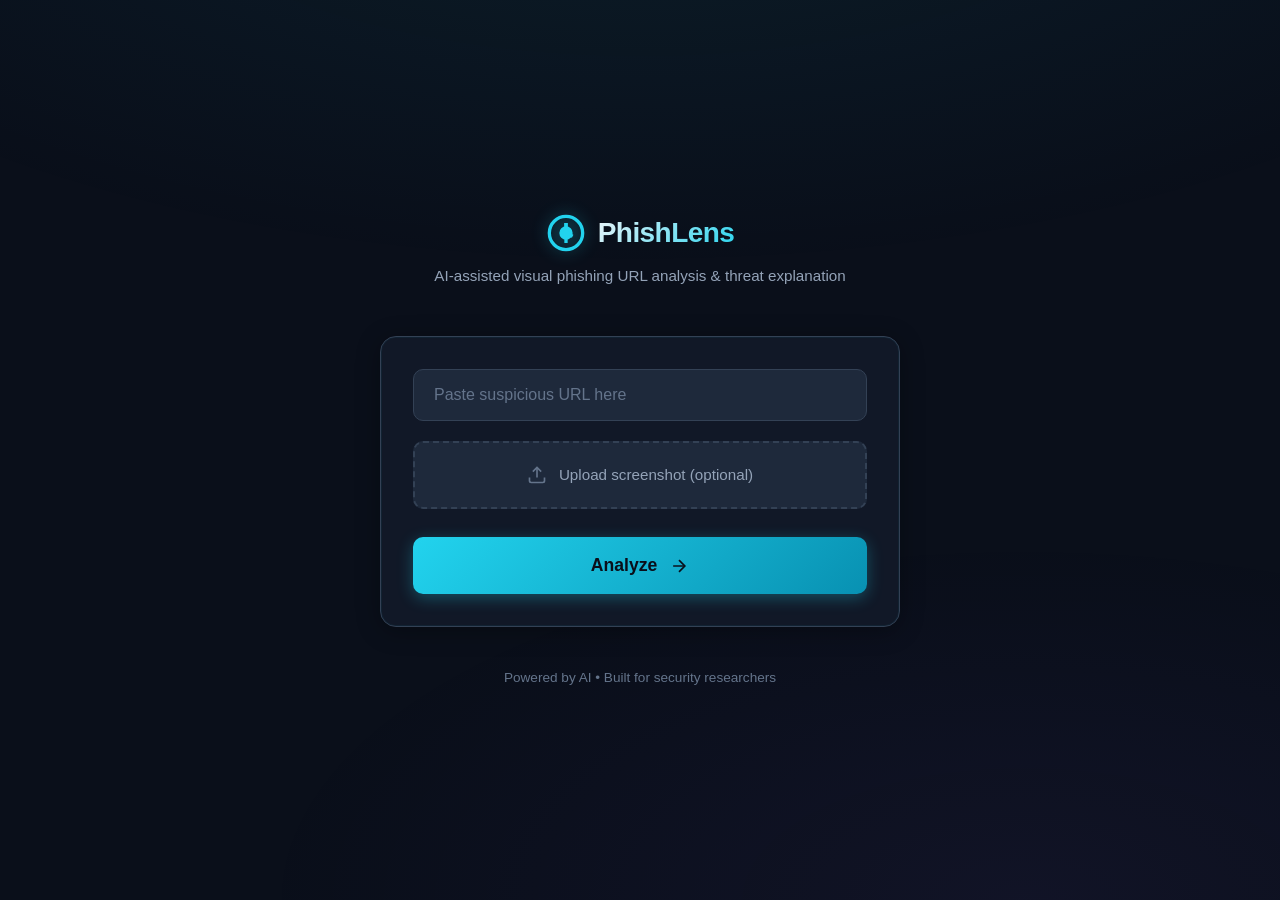
==== templates/index.html @ 1e1be9c7 "Prompt 2 done - frontend input page" ====
<!DOCTYPE html>
<html lang="en">
<head>
    <meta charset="UTF-8">
    <meta name="viewport" content="width=device-width, initial-scale=1.0">
    <title>PhishLens - AI Phishing Detection</title>
    <link rel="stylesheet" href="/static/style.css">
</head>
<body>
    <div class="container">
        <header>
            <div class="logo">
                <svg class="logo-icon" viewBox="0 0 24 24" fill="none" stroke="currentColor" stroke-width="2">
                    <circle cx="12" cy="12" r="10"/>
                    <path d="M12 6v6l4 2"/>
                    <path d="M12 18V6"/>
                    <circle cx="12" cy="12" r="3" fill="currentColor"/>
                </svg>
                <h1>PhishLens</h1>
            </div>
            <p class="tagline">AI-assisted visual phishing URL analysis & threat explanation</p>
        </header>

        <main>
            <form class="analyze-form" id="analyzeForm">
                <div class="input-group">
                    <label for="urlInput" class="visually-hidden">Suspicious URL</label>
                    <input 
                        type="url" 
                        id="urlInput" 
                        name="url" 
                        placeholder="Paste suspicious URL here" 
                        autocomplete="off"
                        required
                    >
                </div>

                <div class="input-group">
                    <label for="screenshotInput" class="visually-hidden">Screenshot upload</label>
                    <div class="file-upload">
                        <input 
                            type="file" 
                            id="screenshotInput" 
                            name="screenshot" 
                            accept="image/*"
                        >
                        <div class="file-upload-label">
                            <svg viewBox="0 0 24 24" fill="none" stroke="currentColor" stroke-width="2">
                                <path d="M21 15v4a2 2 0 0 1-2 2H5a2 2 0 0 1-2-2v-4"/>
                                <polyline points="17 8 12 3 7 8"/>
                                <line x1="12" y1="3" x2="12" y2="15"/>
                            </svg>
                            <span>Upload screenshot (optional)</span>
                        </div>
                    </div>
                </div>

                <button type="submit" class="analyze-btn">
                    <span class="btn-text">Analyze</span>
                    <svg class="btn-arrow" viewBox="0 0 24 24" fill="none" stroke="currentColor" stroke-width="2">
                        <line x1="5" y1="12" x2="19" y2="12"/>
                        <polyline points="12 5 19 12 12 19"/>
                    </svg>
                </button>
            </form>

            <div class="results" id="results" hidden></div>
        </main>

        <footer>
            <p>Powered by AI • Built for security researchers</p>
        </footer>
    </div>

    <script src="/static/app.js"></script>
</body>
</html>
---- static/style.css ----
* {
    margin: 0;
    padding: 0;
    box-sizing: border-box;
}

:root {
    --bg-primary: #0a0f1a;
    --bg-secondary: #111827;
    --bg-tertiary: #1e293b;
    --text-primary: #f1f5f9;
    --text-secondary: #94a3b8;
    --text-muted: #64748b;
    --accent: #22d3ee;
    --accent-hover: #06b6d4;
    --accent-glow: rgba(34, 211, 238, 0.4);
    --border: #334155;
    --error: #f87171;
    --success: #4ade80;
    --font-sans: 'Inter', -apple-system, BlinkMacSystemFont, 'Segoe UI', Roboto, sans-serif;
}

@import url('https://fonts.googleapis.com/css2?family=Inter:wght@400;500;600;700&display=swap');

body {
    font-family: var(--font-sans);
    background: var(--bg-primary);
    color: var(--text-primary);
    min-height: 100vh;
    display: flex;
    align-items: center;
    justify-content: center;
    padding: 2rem;
    line-height: 1.6;
}

body::before {
    content: '';
    position: fixed;
    inset: 0;
    background: 
        radial-gradient(ellipse 80% 50% at 50% -20%, rgba(34, 211, 238, 0.08), transparent),
        radial-gradient(ellipse 60% 40% at 80% 100%, rgba(139, 92, 246, 0.06), transparent);
    pointer-events: none;
    z-index: -1;
}

.container {
    width: 100%;
    max-width: 520px;
    animation: fadeInUp 0.6s ease-out;
}

@keyframes fadeInUp {
    from {
        opacity: 0;
        transform: translateY(20px);
    }
    to {
        opacity: 1;
        transform: translateY(0);
    }
}

header {
    text-align: center;
    margin-bottom: 3rem;
}

.logo {
    display: flex;
    align-items: center;
    justify-content: center;
    gap: 0.75rem;
    margin-bottom: 0.5rem;
}

.logo-icon {
    width: 40px;
    height: 40px;
    color: var(--accent);
    filter: drop-shadow(0 0 8px var(--accent-glow));
    animation: pulse 3s ease-in-out infinite;
}

@keyframes pulse {
    0%, 100% { filter: drop-shadow(0 0 8px var(--accent-glow)); }
    50% { filter: drop-shadow(0 0 16px var(--accent-glow)); }
}

.logo h1 {
    font-size: 1.75rem;
    font-weight: 700;
    background: linear-gradient(135deg, var(--text-primary) 0%, var(--accent) 100%);
    -webkit-background-clip: text;
    -webkit-text-fill-color: transparent;
    background-clip: text;
    letter-spacing: -0.02em;
}

.tagline {
    color: var(--text-secondary);
    font-size: 0.95rem;
    font-weight: 400;
}

.analyze-form {
    background: var(--bg-secondary);
    border: 1px solid var(--border);
    border-radius: 16px;
    padding: 2rem;
    box-shadow: 
        0 4px 24px rgba(0, 0, 0, 0.3),
        0 0 0 1px rgba(34, 211, 238, 0.05) inset;
}

.input-group {
    margin-bottom: 1.25rem;
}

.input-group:last-of-type {
    margin-bottom: 1.75rem;
}

input[type="url"] {
    width: 100%;
    background: var(--bg-tertiary);
    border: 1px solid var(--border);
    border-radius: 10px;
    padding: 1rem 1.25rem;
    color: var(--text-primary);
    font-size: 1rem;
    font-family: inherit;
    transition: all 0.2s ease;
}

input[type="url"]:hover {
    border-color: var(--accent);
}

input[type="url"]:focus {
    outline: none;
    border-color: var(--accent);
    box-shadow: 0 0 0 3px var(--accent-glow);
}

input[type="url"]::placeholder {
    color: var(--text-muted);
}

.visually-hidden {
    position: absolute;
    width: 1px;
    height: 1px;
    padding: 0;
    margin: -1px;
    overflow: hidden;
    clip: rect(0, 0, 0, 0);
    white-space: nowrap;
    border: 0;
}

.file-upload {
    position: relative;
}

.file-upload input[type="file"] {
    position: absolute;
    inset: 0;
    opacity: 0;
    cursor: pointer;
    z-index: 1;
}

.file-upload-label {
    display: flex;
    align-items: center;
    justify-content: center;
    gap: 0.75rem;
    width: 100%;
    background: var(--bg-tertiary);
    border: 2px dashed var(--border);
    border-radius: 10px;
    padding: 1.25rem;
    color: var(--text-secondary);
    font-size: 0.95rem;
    cursor: pointer;
    transition: all 0.2s ease;
}

.file-upload-label svg {
    width: 20px;
    height: 20px;
    color: var(--text-muted);
    transition: color 0.2s ease;
}

.file-upload:hover .file-upload-label,
.file-upload:focus-within .file-upload-label {
    border-color: var(--accent);
    background: rgba(34, 211, 238, 0.05);
    color: var(--accent);
}

.file-upload:hover .file-upload-label svg,
.file-upload:focus-within .file-upload-label svg {
    color: var(--accent);
}

.file-upload:focus-within .file-upload-label {
    box-shadow: 0 0 0 3px var(--accent-glow);
}

.analyze-btn {
    display: flex;
    align-items: center;
    justify-content: center;
    gap: 0.75rem;
    width: 100%;
    background: linear-gradient(135deg, var(--accent) 0%, #0891b2 100%);
    border: none;
    border-radius: 10px;
    padding: 1.125rem 2rem;
    color: var(--bg-primary);
    font-size: 1.1rem;
    font-weight: 600;
    font-family: inherit;
    cursor: pointer;
    position: relative;
    overflow: hidden;
    transition: all 0.3s ease;
    box-shadow: 0 4px 16px rgba(34, 211, 238, 0.3);
}

.analyze-btn::before {
    content: '';
    position: absolute;
    inset: 0;
    background: linear-gradient(135deg, var(--accent-hover) 0%, #0e7490 100%);
    opacity: 0;
    transition: opacity 0.3s ease;
}

.analyze-btn:hover {
    transform: translateY(-2px);
    box-shadow: 
        0 8px 24px rgba(34, 211, 238, 0.4),
        0 0 0 1px rgba(34, 211, 238, 0.2);
}

.analyze-btn:hover::before {
    opacity: 1;
}

.analyze-btn:active {
    transform: translateY(0);
    box-shadow: 0 2px 8px rgba(34, 211, 238, 0.3);
}

.analyze-btn:focus-visible {
    outline: none;
    box-shadow: 
        0 4px 16px rgba(34, 211, 238, 0.3),
        0 0 0 3px var(--accent-glow);
}

.analyze-btn .btn-text,
.analyze-btn .btn-arrow {
    position: relative;
    z-index: 1;
}

.analyze-btn .btn-arrow {
    width: 20px;
    height: 20px;
    transition: transform 0.3s ease;
}

.analyze-btn:hover .btn-arrow {
    transform: translateX(4px);
}

.results {
    margin-top: 1.5rem;
    padding: 1.5rem;
    background: var(--bg-secondary);
    border: 1px solid var(--border);
    border-radius: 12px;
    animation: slideDown 0.3s ease-out;
}

@keyframes slideDown {
    from {
        opacity: 0;
        transform: translateY(-10px);
    }
    to {
        opacity: 1;
        transform: translateY(0);
    }
}

footer {
    text-align: center;
    margin-top: 2.5rem;
    color: var(--text-muted);
    font-size: 0.85rem;
}

@media (max-width: 480px) {
    body {
        padding: 1.5rem 1rem;
    }

    .container {
        max-width: 100%;
    }

    .analyze-form {
        padding: 1.5rem;
    }

    .logo h1 {
        font-size: 1.5rem;
    }
}
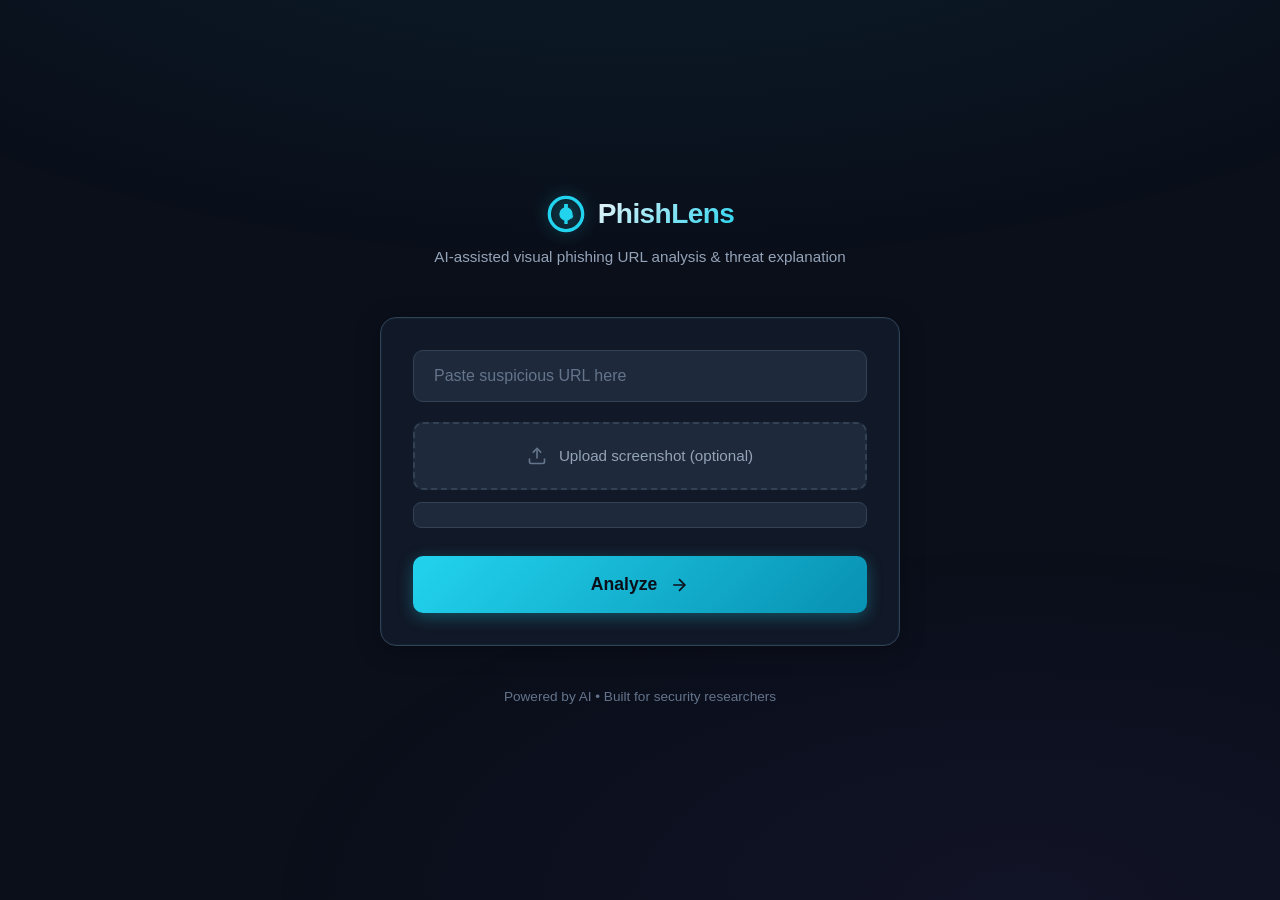
==== commit f570229d: "Prompt 7 done - Tesseract OCR screenshot input" ====
--- a/templates/index.html
+++ b/templates/index.html
@@ -53,6 +53,7 @@
                             <span>Upload screenshot (optional)</span>
                         </div>
                     </div>
+                    <div class="ocr-status" id="ocrStatus" hidden></div>
                 </div>
 
                 <button type="submit" class="analyze-btn">
@@ -72,6 +73,7 @@
         </footer>
     </div>
 
+    <script src="/static/script.js"></script>
     <script src="/static/app.js"></script>
 </body>
 </html>
--- a/static/style.css
+++ b/static/style.css
@@ -323,4 +323,505 @@
     .logo h1 {
         font-size: 1.5rem;
     }
+}
+
+.result-container {
+    max-width: 720px;
+    align-items: flex-start;
+    min-height: auto;
+    padding: 1.5rem;
+}
+
+.result-header {
+    display: flex;
+    align-items: center;
+    justify-content: space-between;
+    margin-bottom: 2rem;
+    width: 100%;
+    text-align: left;
+}
+
+.back-btn {
+    display: inline-flex;
+    align-items: center;
+    gap: 0.5rem;
+    background: transparent;
+    border: 1px solid var(--border);
+    border-radius: 8px;
+    padding: 0.625rem 1rem;
+    color: var(--text-secondary);
+    font-size: 0.9rem;
+    font-weight: 500;
+    font-family: inherit;
+    cursor: pointer;
+    transition: all 0.2s ease;
+}
+
+.back-btn:hover {
+    border-color: var(--accent);
+    color: var(--accent);
+    background: rgba(34, 211, 238, 0.05);
+}
+
+.back-btn svg {
+    width: 18px;
+    height: 18px;
+}
+
+.result-header .logo {
+    justify-content: flex-start;
+    margin-bottom: 0;
+}
+
+.url-display {
+    display: flex;
+    align-items: center;
+    gap: 0.75rem;
+    width: 100%;
+    background: var(--bg-secondary);
+    border: 1px solid var(--border);
+    border-radius: 10px;
+    padding: 1rem 1.25rem;
+    margin-bottom: 2rem;
+    font-family: 'JetBrains Mono', monospace;
+    font-size: 0.9rem;
+    color: var(--text-secondary);
+    overflow: hidden;
+}
+
+.url-display svg {
+    width: 18px;
+    height: 18px;
+    color: var(--text-muted);
+    flex-shrink: 0;
+}
+
+.url-display span {
+    flex: 1;
+    overflow: hidden;
+    text-overflow: ellipsis;
+    white-space: nowrap;
+}
+
+.copy-btn {
+    background: transparent;
+    border: none;
+    padding: 0.375rem;
+    border-radius: 6px;
+    color: var(--text-muted);
+    cursor: pointer;
+    transition: all 0.2s ease;
+    flex-shrink: 0;
+}
+
+.copy-btn:hover {
+    background: var(--bg-tertiary);
+    color: var(--accent);
+}
+
+.copy-btn svg {
+    width: 16px;
+    height: 16px;
+}
+
+.gauge-section {
+    margin-bottom: 2.5rem;
+}
+
+.gauge-wrapper {
+    position: relative;
+    display: flex;
+    align-items: center;
+    justify-content: center;
+    margin: 0 auto;
+}
+
+.gauge-center {
+    position: absolute;
+    display: flex;
+    flex-direction: column;
+    align-items: center;
+    pointer-events: none;
+}
+
+.risk-score {
+    font-size: 3.5rem;
+    font-weight: 700;
+    line-height: 1;
+    font-variant-numeric: tabular-nums;
+}
+
+.risk-level {
+    font-size: 1.1rem;
+    font-weight: 600;
+    text-transform: uppercase;
+    letter-spacing: 0.1em;
+    margin-top: 0.25rem;
+}
+
+.flags-section,
+.redirect-section,
+.screenshot-section,
+.recommendations-section {
+    margin-bottom: 2.5rem;
+}
+
+.flags-section h2,
+.redirect-section h2,
+.screenshot-section h2,
+.recommendations-section h2 {
+    font-size: 1.1rem;
+    font-weight: 600;
+    margin-bottom: 1rem;
+    color: var(--text-primary);
+}
+
+.flags-grid {
+    display: grid;
+    grid-template-columns: repeat(auto-fit, minmax(280px, 1fr));
+    gap: 1rem;
+}
+
+.flag-card {
+    display: flex;
+    align-items: flex-start;
+    gap: 1rem;
+    background: var(--bg-secondary);
+    border: 1px solid var(--border);
+    border-radius: 12px;
+    padding: 1.25rem;
+    transition: all 0.2s ease;
+}
+
+.flag-card:hover {
+    border-color: var(--accent);
+    box-shadow: 0 4px 16px rgba(0, 0, 0, 0.2);
+}
+
+.flag-card.severity-high {
+    border-left: 4px solid #f87171;
+}
+
+.flag-card.severity-medium {
+    border-left: 4px solid #fbbf24;
+}
+
+.flag-card.severity-low {
+    border-left: 4px solid #4ade80;
+}
+
+.flag-icon {
+    display: flex;
+    align-items: center;
+    justify-content: center;
+    width: 40px;
+    height: 40px;
+    border-radius: 10px;
+    flex-shrink: 0;
+}
+
+.flag-card.severity-high .flag-icon {
+    background: rgba(248, 113, 113, 0.15);
+    color: #f87171;
+}
+
+.flag-card.severity-medium .flag-icon {
+    background: rgba(251, 191, 36, 0.15);
+    color: #fbbf24;
+}
+
+.flag-card.severity-low .flag-icon {
+    background: rgba(74, 222, 128, 0.15);
+    color: #4ade80;
+}
+
+.flag-icon svg {
+    width: 20px;
+    height: 20px;
+}
+
+.flag-content {
+    flex: 1;
+    min-width: 0;
+}
+
+.flag-content h3 {
+    font-size: 0.95rem;
+    font-weight: 600;
+    margin-bottom: 0.25rem;
+}
+
+.flag-content p {
+    font-size: 0.85rem;
+    color: var(--text-secondary);
+    line-height: 1.5;
+}
+
+.severity-badge {
+    font-size: 0.7rem;
+    font-weight: 600;
+    text-transform: uppercase;
+    letter-spacing: 0.05em;
+    padding: 0.25rem 0.5rem;
+    border-radius: 4px;
+    flex-shrink: 0;
+}
+
+.severity-badge.high {
+    background: rgba(248, 113, 113, 0.2);
+    color: #f87171;
+}
+
+.severity-badge.medium {
+    background: rgba(251, 191, 36, 0.2);
+    color: #fbbf24;
+}
+
+.severity-badge.low {
+    background: rgba(74, 222, 128, 0.2);
+    color: #4ade80;
+}
+
+.redirect-chain {
+    display: flex;
+    align-items: center;
+    gap: 1rem;
+    overflow-x: auto;
+    padding: 0.5rem 0.25rem;
+}
+
+.redirect-hop {
+    display: flex;
+    align-items: center;
+    flex-shrink: 0;
+}
+
+.redirect-hop:not(:last-child)::after {
+    content: '';
+    width: 24px;
+    height: 2px;
+    background: linear-gradient(90deg, var(--border), var(--accent), var(--border));
+    margin-left: 1rem;
+    position: relative;
+}
+
+.redirect-hop:not(:last-child)::before {
+    content: '';
+    position: absolute;
+    right: -8px;
+    width: 0;
+    height: 0;
+    border-top: 5px solid transparent;
+    border-bottom: 5px solid transparent;
+    border-left: 8px solid var(--accent);
+}
+
+.hop-box {
+    display: flex;
+    align-items: center;
+    gap: 0.5rem;
+    background: var(--bg-secondary);
+    border: 1px solid var(--border);
+    border-radius: 10px;
+    padding: 0.875rem 1rem;
+    min-width: 200px;
+    max-width: 300px;
+    transition: all 0.2s ease;
+}
+
+.hop-box:hover {
+    border-color: var(--accent);
+}
+
+.hop-box svg {
+    width: 18px;
+    height: 18px;
+    color: var(--accent);
+    flex-shrink: 0;
+}
+
+.hop-box span {
+    font-family: 'JetBrains Mono', monospace;
+    font-size: 0.85rem;
+    color: var(--text-secondary);
+    overflow: hidden;
+    text-overflow: ellipsis;
+    white-space: nowrap;
+}
+
+.screenshot-preview {
+    border-radius: 12px;
+    overflow: hidden;
+    background: var(--bg-secondary);
+    border: 1px solid var(--border);
+}
+
+.screenshot-preview img {
+    width: 100%;
+    height: auto;
+    display: block;
+}
+
+.screenshot-placeholder {
+    display: flex;
+    flex-direction: column;
+    align-items: center;
+    justify-content: center;
+    gap: 0.75rem;
+    padding: 3rem 2rem;
+    color: var(--text-muted);
+    text-align: center;
+}
+
+.screenshot-placeholder svg {
+    width: 48px;
+    height: 48px;
+}
+
+.recommendations-list {
+    list-style: none;
+    display: flex;
+    flex-direction: column;
+    gap: 0.75rem;
+}
+
+.recommendations-list li {
+    display: flex;
+    align-items: flex-start;
+    gap: 0.75rem;
+    background: var(--bg-secondary);
+    border: 1px solid var(--border);
+    border-radius: 10px;
+    padding: 1rem 1.25rem;
+    color: var(--text-secondary);
+    line-height: 1.6;
+}
+
+.recommendations-list li svg {
+    width: 20px;
+    height: 20px;
+    color: var(--success);
+    flex-shrink: 0;
+    margin-top: 0.125rem;
+}
+
+@media (max-width: 480px) {
+    .result-container {
+        padding: 1rem;
+    }
+
+    .result-header {
+        flex-direction: column;
+        align-items: flex-start;
+        gap: 1rem;
+    }
+
+    .result-header .logo {
+        justify-content: flex-start;
+    }
+
+    .risk-score {
+        font-size: 2.5rem;
+    }
+
+    .flags-grid {
+        grid-template-columns: 1fr;
+    }
+
+    .hop-box {
+        min-width: 160px;
+        max-width: 200px;
+    }
+}
+
+.ocr-status {
+    margin-top: 0.75rem;
+    padding: 0.75rem 1rem;
+    background: var(--bg-tertiary);
+    border: 1px solid var(--border);
+    border-radius: 8px;
+    font-size: 0.85rem;
+    color: var(--text-secondary);
+    display: flex;
+    align-items: center;
+    gap: 0.5rem;
+}
+
+.ocr-status.loading::before {
+    content: '';
+    width: 14px;
+    height: 14px;
+    border: 2px solid var(--border);
+    border-top-color: var(--accent);
+    border-radius: 50%;
+    animation: spin 0.8s linear infinite;
+}
+
+@keyframes spin {
+    to { transform: rotate(360deg); }
+}
+
+.toast {
+    position: fixed;
+    bottom: 2rem;
+    right: 2rem;
+    display: flex;
+    align-items: center;
+    gap: 0.75rem;
+    background: var(--bg-secondary);
+    border: 1px solid var(--border);
+    border-radius: 10px;
+    padding: 1rem 1.25rem;
+    color: var(--text-primary);
+    font-size: 0.9rem;
+    box-shadow: 0 8px 32px rgba(0, 0, 0, 0.4);
+    transform: translateY(100px);
+    opacity: 0;
+    transition: all 0.3s ease;
+    z-index: 1000;
+    max-width: 400px;
+}
+
+.toast.show {
+    transform: translateY(0);
+    opacity: 1;
+}
+
+.toast svg {
+    width: 20px;
+    height: 20px;
+    flex-shrink: 0;
+}
+
+.toast-success {
+    border-left: 4px solid var(--success);
+}
+
+.toast-success svg {
+    color: var(--success);
+}
+
+.toast-error {
+    border-left: 4px solid var(--error);
+}
+
+.toast-error svg {
+    color: var(--error);
+}
+
+.toast-info {
+    border-left: 4px solid var(--accent);
+}
+
+.toast-info svg {
+    color: var(--accent);
+}
+
+@media (max-width: 480px) {
+    .toast {
+        left: 1rem;
+        right: 1rem;
+        bottom: 1rem;
+        max-width: none;
+    }
 }
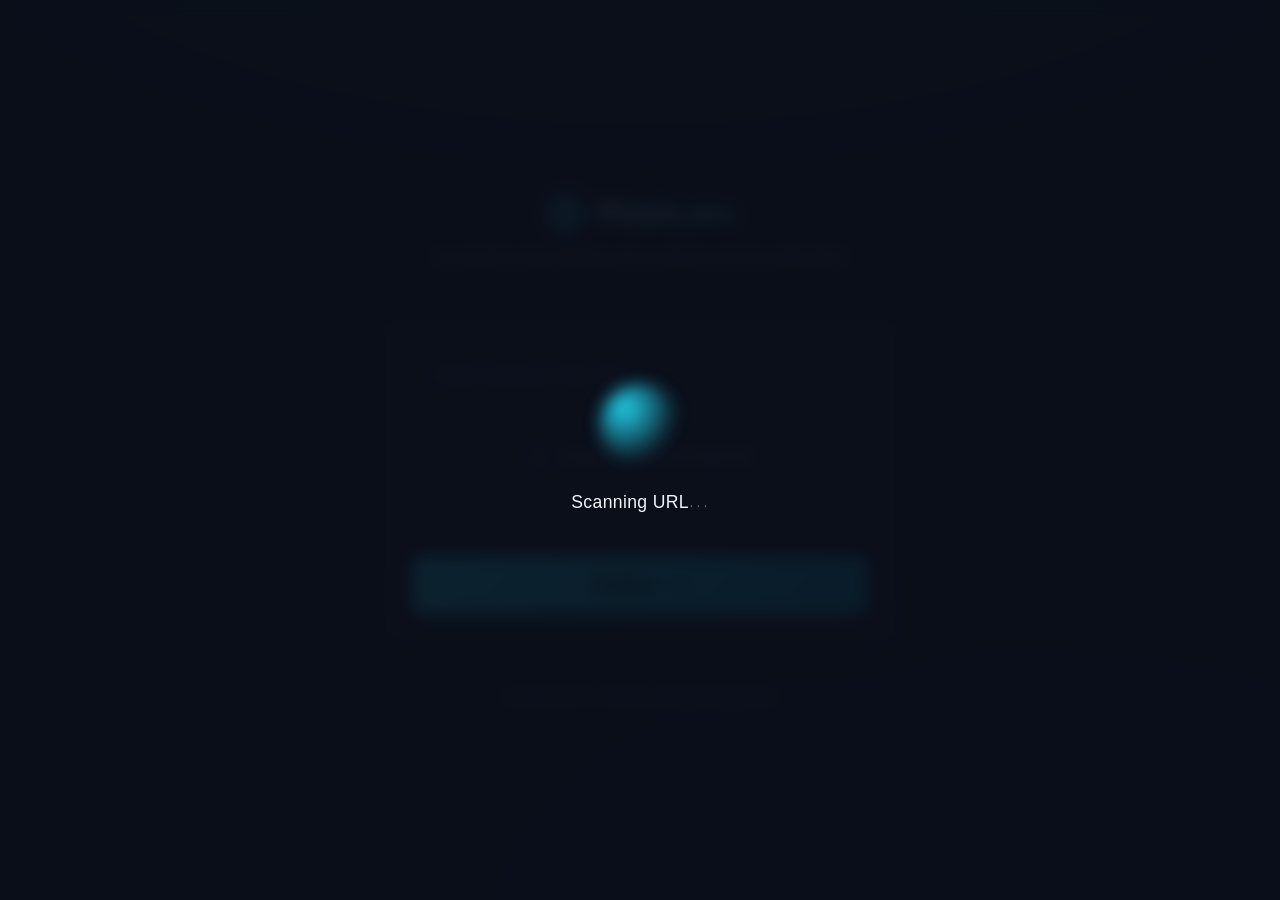
==== commit 7cb99a9a: "Prompt 9 done - UI polish and animations" ====
--- a/templates/index.html
+++ b/templates/index.html
@@ -4,6 +4,7 @@
     <meta charset="UTF-8">
     <meta name="viewport" content="width=device-width, initial-scale=1.0">
     <title>PhishLens - AI Phishing Detection</title>
+    <link rel="icon" type="image/svg+xml" href="/static/favicon.svg">
     <link rel="stylesheet" href="/static/style.css">
 </head>
 <body>
@@ -65,6 +66,16 @@
                 </button>
             </form>
 
+            <div class="loading-overlay" id="loadingOverlay" hidden>
+                <div class="loading-orb">
+                    <div class="orb-core"></div>
+                    <div class="orb-ring"></div>
+                    <div class="orb-ring" style="--delay: 0.15s;"></div>
+                    <div class="orb-ring" style="--delay: 0.3s;"></div>
+                </div>
+                <p class="loading-text">Scanning URL<span class="loading-dots"><span>.</span><span>.</span><span>.</span></span></p>
+            </div>
+
             <div class="results" id="results" hidden></div>
         </main>
 
--- a/static/style.css
+++ b/static/style.css
@@ -18,6 +18,9 @@
     --error: #f87171;
     --success: #4ade80;
     --font-sans: 'Inter', -apple-system, BlinkMacSystemFont, 'Segoe UI', Roboto, sans-serif;
+    --glass-bg: rgba(17, 24, 39, 0.7);
+    --glass-border: rgba(51, 65, 85, 0.5);
+    --glass-highlight: rgba(255, 255, 255, 0.03);
 }
 
 @import url('https://fonts.googleapis.com/css2?family=Inter:wght@400;500;600;700&display=swap');
@@ -105,13 +108,16 @@
 }
 
 .analyze-form {
-    background: var(--bg-secondary);
-    border: 1px solid var(--border);
+    background: var(--glass-bg);
+    backdrop-filter: blur(20px);
+    -webkit-backdrop-filter: blur(20px);
+    border: 1px solid var(--glass-border);
     border-radius: 16px;
     padding: 2rem;
     box-shadow: 
-        0 4px 24px rgba(0, 0, 0, 0.3),
-        0 0 0 1px rgba(34, 211, 238, 0.05) inset;
+        0 4px 24px rgba(0, 0, 0, 0.4),
+        0 0 0 1px var(--glass-highlight) inset,
+        0 1px 0 rgba(255, 255, 255, 0.05) inset;
 }
 
 .input-group {
@@ -124,8 +130,10 @@
 
 input[type="url"] {
     width: 100%;
-    background: var(--bg-tertiary);
-    border: 1px solid var(--border);
+    background: var(--glass-bg);
+    backdrop-filter: blur(10px);
+    -webkit-backdrop-filter: blur(10px);
+    border: 1px solid var(--glass-border);
     border-radius: 10px;
     padding: 1rem 1.25rem;
     color: var(--text-primary);
@@ -178,8 +186,10 @@
     justify-content: center;
     gap: 0.75rem;
     width: 100%;
-    background: var(--bg-tertiary);
-    border: 2px dashed var(--border);
+    background: var(--glass-bg);
+    backdrop-filter: blur(10px);
+    -webkit-backdrop-filter: blur(10px);
+    border: 2px dashed var(--glass-border);
     border-radius: 10px;
     padding: 1.25rem;
     color: var(--text-secondary);
@@ -283,10 +293,15 @@
 .results {
     margin-top: 1.5rem;
     padding: 1.5rem;
-    background: var(--bg-secondary);
-    border: 1px solid var(--border);
+    background: var(--glass-bg);
+    backdrop-filter: blur(20px);
+    -webkit-backdrop-filter: blur(20px);
+    border: 1px solid var(--glass-border);
     border-radius: 12px;
     animation: slideDown 0.3s ease-out;
+    box-shadow: 
+        0 4px 24px rgba(0, 0, 0, 0.3),
+        0 0 0 1px var(--glass-highlight) inset;
 }
 
 @keyframes slideDown {
@@ -298,6 +313,104 @@
         opacity: 1;
         transform: translateY(0);
     }
+}
+
+.result-error {
+    display: flex;
+    align-items: center;
+    gap: 1rem;
+    padding: 1.5rem;
+    background: var(--glass-bg);
+    backdrop-filter: blur(20px);
+    -webkit-backdrop-filter: blur(20px);
+    border: 1px solid var(--glass-border);
+    border-radius: 12px;
+    color: var(--error);
+    animation: slideDown 0.3s ease-out;
+    box-shadow: 
+        0 4px 24px rgba(0, 0, 0, 0.3),
+        0 0 0 1px var(--glass-highlight) inset;
+}
+
+.result-error svg {
+    width: 28px;
+    height: 28px;
+    flex-shrink: 0;
+}
+
+.result-header {
+    display: flex;
+    align-items: center;
+    justify-content: space-between;
+    margin-bottom: 1rem;
+    padding-bottom: 1rem;
+    border-bottom: 1px solid var(--glass-border);
+}
+
+.result-verdict {
+    font-size: 1.25rem;
+    font-weight: 700;
+    text-transform: uppercase;
+    letter-spacing: 0.05em;
+}
+
+.result-verdict.safe { color: var(--success); }
+.result-verdict.suspicious { color: #fbbf24; }
+.result-verdict.phishing,
+.result-verdict.dangerous { color: var(--error); }
+
+.result-confidence {
+    font-size: 0.9rem;
+    color: var(--text-secondary);
+}
+
+.result-explanation {
+    padding: 1rem;
+    background: var(--glass-bg);
+    backdrop-filter: blur(10px);
+    -webkit-backdrop-filter: blur(10px);
+    border: 1px solid var(--glass-border);
+    border-radius: 8px;
+    margin-bottom: 1rem;
+    color: var(--text-secondary);
+    line-height: 1.6;
+}
+
+.result-indicators h4 {
+    font-size: 0.9rem;
+    font-weight: 600;
+    margin-bottom: 0.75rem;
+    color: var(--text-primary);
+}
+
+.result-indicators ul {
+    list-style: none;
+    display: flex;
+    flex-direction: column;
+    gap: 0.5rem;
+}
+
+.result-indicators li {
+    display: flex;
+    align-items: center;
+    gap: 0.5rem;
+    padding: 0.75rem 1rem;
+    background: var(--glass-bg);
+    backdrop-filter: blur(10px);
+    -webkit-backdrop-filter: blur(10px);
+    border: 1px solid var(--glass-border);
+    border-radius: 8px;
+    font-size: 0.85rem;
+    color: var(--text-secondary);
+}
+
+.result-indicators li::before {
+    content: '';
+    width: 6px;
+    height: 6px;
+    border-radius: 50%;
+    background: var(--accent);
+    flex-shrink: 0;
 }
 
 footer {
@@ -307,21 +420,124 @@
     font-size: 0.85rem;
 }
 
+.loading-overlay {
+    position: fixed;
+    inset: 0;
+    background: rgba(10, 15, 26, 0.9);
+    backdrop-filter: blur(8px);
+    -webkit-backdrop-filter: blur(8px);
+    display: flex;
+    flex-direction: column;
+    align-items: center;
+    justify-content: center;
+    z-index: 1000;
+    animation: fadeIn 0.2s ease-out;
+}
+
+@keyframes fadeIn {
+    from { opacity: 0; }
+    to { opacity: 1; }
+}
+
+.loading-orb {
+    position: relative;
+    width: 80px;
+    height: 80px;
+    margin-bottom: 1.5rem;
+}
+
+.orb-core {
+    position: absolute;
+    inset: 0;
+    background: radial-gradient(circle at 30% 30%, var(--accent), transparent 70%);
+    border-radius: 50%;
+    filter: blur(8px);
+    animation: orbPulse 2s ease-in-out infinite;
+}
+
+.orb-ring {
+    position: absolute;
+    inset: 0;
+    border: 2px solid var(--accent);
+    border-radius: 50%;
+    opacity: 0;
+    animation: orbRing 1.5s ease-out infinite;
+    animation-delay: var(--delay, 0s);
+}
+
+@keyframes orbPulse {
+    0%, 100% { transform: scale(1); opacity: 0.6; }
+    50% { transform: scale(1.15); opacity: 1; }
+}
+
+@keyframes orbRing {
+    0% { transform: scale(0.5); opacity: 0.8; }
+    100% { transform: scale(1.5); opacity: 0; }
+}
+
+.loading-text {
+    font-size: 1.1rem;
+    font-weight: 500;
+    color: var(--text-primary);
+    letter-spacing: 0.02em;
+}
+
+.loading-dots {
+    display: inline-flex;
+    gap: 2px;
+}
+
+.loading-dots span {
+    animation: dotPulse 1.4s ease-in-out infinite both;
+}
+
+.loading-dots span:nth-child(1) { animation-delay: 0s; }
+.loading-dots span:nth-child(2) { animation-delay: 0.2s; }
+.loading-dots span:nth-child(3) { animation-delay: 0.4s; }
+
+@keyframes dotPulse {
+    0%, 80%, 100% { transform: scale(0.8); opacity: 0.4; }
+    40% { transform: scale(1.2); opacity: 1; }
+}
+
 @media (max-width: 480px) {
     body {
-        padding: 1.5rem 1rem;
+        padding: 1rem;
+        align-items: flex-start;
+        padding-top: 1.5rem;
     }
 
     .container {
         max-width: 100%;
+        width: 100%;
     }
 
     .analyze-form {
         padding: 1.5rem;
+        border-radius: 12px;
     }
 
     .logo h1 {
         font-size: 1.5rem;
+    }
+
+    .logo-icon {
+        width: 32px;
+        height: 32px;
+    }
+
+    .analyze-btn {
+        padding: 1rem 1.5rem;
+        font-size: 1rem;
+    }
+
+    .loading-orb {
+        width: 60px;
+        height: 60px;
+    }
+
+    .loading-text {
+        font-size: 1rem;
     }
 }
 
@@ -345,8 +561,10 @@
     display: inline-flex;
     align-items: center;
     gap: 0.5rem;
-    background: transparent;
-    border: 1px solid var(--border);
+    background: var(--glass-bg);
+    backdrop-filter: blur(10px);
+    -webkit-backdrop-filter: blur(10px);
+    border: 1px solid var(--glass-border);
     border-radius: 8px;
     padding: 0.625rem 1rem;
     color: var(--text-secondary);
@@ -360,7 +578,10 @@
 .back-btn:hover {
     border-color: var(--accent);
     color: var(--accent);
-    background: rgba(34, 211, 238, 0.05);
+    background: var(--glass-bg);
+    box-shadow: 
+        0 4px 16px rgba(0, 0, 0, 0.3),
+        0 0 0 1px var(--glass-highlight) inset;
 }
 
 .back-btn svg {
@@ -378,8 +599,10 @@
     align-items: center;
     gap: 0.75rem;
     width: 100%;
-    background: var(--bg-secondary);
-    border: 1px solid var(--border);
+    background: var(--glass-bg);
+    backdrop-filter: blur(20px);
+    -webkit-backdrop-filter: blur(20px);
+    border: 1px solid var(--glass-border);
     border-radius: 10px;
     padding: 1rem 1.25rem;
     margin-bottom: 2rem;
@@ -404,8 +627,10 @@
 }
 
 .copy-btn {
-    background: transparent;
-    border: none;
+    background: var(--glass-bg);
+    backdrop-filter: blur(10px);
+    -webkit-backdrop-filter: blur(10px);
+    border: 1px solid var(--glass-border);
     padding: 0.375rem;
     border-radius: 6px;
     color: var(--text-muted);
@@ -415,8 +640,10 @@
 }
 
 .copy-btn:hover {
-    background: var(--bg-tertiary);
+    border-color: var(--accent);
     color: var(--accent);
+    background: var(--glass-bg);
+    box-shadow: 0 0 0 1px var(--glass-highlight) inset;
 }
 
 .copy-btn svg {
@@ -486,16 +713,37 @@
     display: flex;
     align-items: flex-start;
     gap: 1rem;
-    background: var(--bg-secondary);
-    border: 1px solid var(--border);
+    background: var(--glass-bg);
+    backdrop-filter: blur(20px);
+    -webkit-backdrop-filter: blur(20px);
+    border: 1px solid var(--glass-border);
     border-radius: 12px;
     padding: 1.25rem;
     transition: all 0.2s ease;
+    opacity: 0;
+    transform: translateY(20px);
+    animation: flagCardIn 0.5s ease-out forwards;
+}
+
+.flag-card:nth-child(1) { animation-delay: 0.1s; }
+.flag-card:nth-child(2) { animation-delay: 0.2s; }
+.flag-card:nth-child(3) { animation-delay: 0.3s; }
+.flag-card:nth-child(4) { animation-delay: 0.4s; }
+.flag-card:nth-child(5) { animation-delay: 0.5s; }
+.flag-card:nth-child(6) { animation-delay: 0.6s; }
+
+@keyframes flagCardIn {
+    to {
+        opacity: 1;
+        transform: translateY(0);
+    }
 }
 
 .flag-card:hover {
     border-color: var(--accent);
-    box-shadow: 0 4px 16px rgba(0, 0, 0, 0.2);
+    box-shadow: 
+        0 8px 32px rgba(0, 0, 0, 0.3),
+        0 0 0 1px var(--glass-highlight) inset;
 }
 
 .flag-card.severity-high {
@@ -620,8 +868,10 @@
     display: flex;
     align-items: center;
     gap: 0.5rem;
-    background: var(--bg-secondary);
-    border: 1px solid var(--border);
+    background: var(--glass-bg);
+    backdrop-filter: blur(20px);
+    -webkit-backdrop-filter: blur(20px);
+    border: 1px solid var(--glass-border);
     border-radius: 10px;
     padding: 0.875rem 1rem;
     min-width: 200px;
@@ -631,6 +881,9 @@
 
 .hop-box:hover {
     border-color: var(--accent);
+    box-shadow: 
+        0 4px 16px rgba(0, 0, 0, 0.3),
+        0 0 0 1px var(--glass-highlight) inset;
 }
 
 .hop-box svg {
@@ -652,8 +905,10 @@
 .screenshot-preview {
     border-radius: 12px;
     overflow: hidden;
-    background: var(--bg-secondary);
-    border: 1px solid var(--border);
+    background: var(--glass-bg);
+    backdrop-filter: blur(20px);
+    -webkit-backdrop-filter: blur(20px);
+    border: 1px solid var(--glass-border);
 }
 
 .screenshot-preview img {
@@ -689,8 +944,10 @@
     display: flex;
     align-items: flex-start;
     gap: 0.75rem;
-    background: var(--bg-secondary);
-    border: 1px solid var(--border);
+    background: var(--glass-bg);
+    backdrop-filter: blur(20px);
+    -webkit-backdrop-filter: blur(20px);
+    border: 1px solid var(--glass-border);
     border-radius: 10px;
     padding: 1rem 1.25rem;
     color: var(--text-secondary);
@@ -737,8 +994,10 @@
 .ocr-status {
     margin-top: 0.75rem;
     padding: 0.75rem 1rem;
-    background: var(--bg-tertiary);
-    border: 1px solid var(--border);
+    background: var(--glass-bg);
+    backdrop-filter: blur(10px);
+    -webkit-backdrop-filter: blur(10px);
+    border: 1px solid var(--glass-border);
     border-radius: 8px;
     font-size: 0.85rem;
     color: var(--text-secondary);
@@ -768,13 +1027,17 @@
     display: flex;
     align-items: center;
     gap: 0.75rem;
-    background: var(--bg-secondary);
-    border: 1px solid var(--border);
+    background: var(--glass-bg);
+    backdrop-filter: blur(20px);
+    -webkit-backdrop-filter: blur(20px);
+    border: 1px solid var(--glass-border);
     border-radius: 10px;
     padding: 1rem 1.25rem;
     color: var(--text-primary);
     font-size: 0.9rem;
-    box-shadow: 0 8px 32px rgba(0, 0, 0, 0.4);
+    box-shadow: 
+        0 8px 32px rgba(0, 0, 0, 0.4),
+        0 0 0 1px var(--glass-highlight) inset;
     transform: translateY(100px);
     opacity: 0;
     transition: all 0.3s ease;
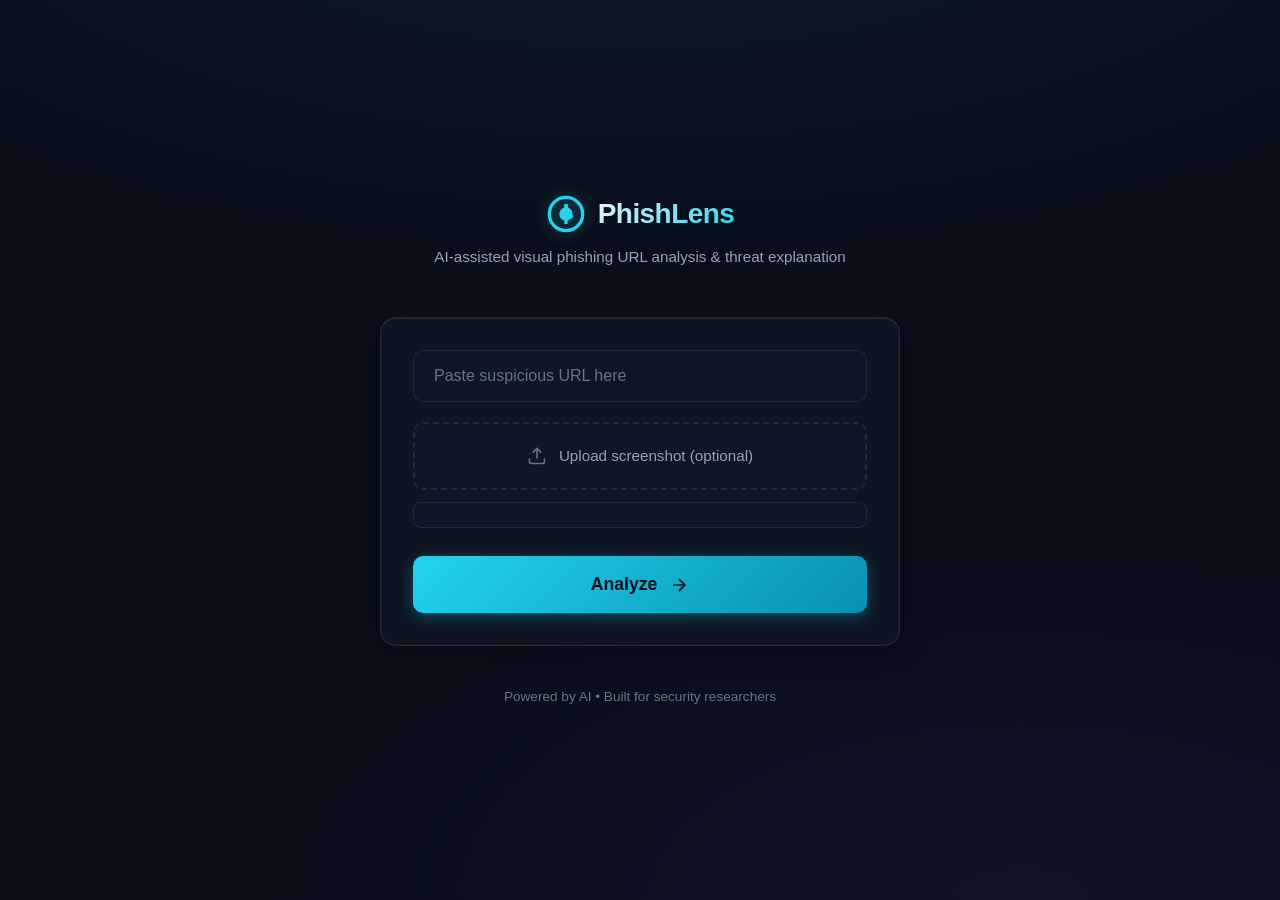
==== commit 0aa9a4ae: "Add interactive URL threat map" ====
--- a/templates/index.html
+++ b/templates/index.html
@@ -76,7 +76,35 @@
                 <p class="loading-text">Scanning URL<span class="loading-dots"><span>.</span><span>.</span><span>.</span></span></p>
             </div>
 
-            <div class="results" id="results" hidden></div>
+            <div class="results" id="results" hidden>
+                <div class="result-header">
+                    <span class="result-verdict" id="resultVerdict"></span>
+                    <span class="result-confidence" id="resultConfidence"></span>
+                </div>
+                <div class="result-explanation" id="resultExplanation"></div>
+                <div class="score-breakdown" id="scoreBreakdown" hidden></div>
+                <div class="url-anatomy-section" id="urlAnatomySection" hidden>
+                    <h2>URL Anatomy</h2>
+                    <div class="anatomy-pills" id="anatomyPills" role="group" aria-label="URL components"></div>
+                    <div class="url-suspicious-components" id="suspiciousComponents"></div>
+                </div>
+                <div class="threat-map-section" id="threatMapSection" hidden>
+                    <h2>Threat Map</h2>
+                    <div class="threat-map-panel" id="threatMapPanel" aria-live="polite">
+                        <div class="threat-map-placeholder">
+                            <svg viewBox="0 0 24 24" fill="none" stroke="currentColor" stroke-width="2">
+                                <circle cx="12" cy="12" r="10"/>
+                                <path d="M12 16v-4"/>
+                                <path d="M12 8h.01"/>
+                            </svg>
+                            <p>Select a URL component to view threat details</p>
+                        </div>
+                        <div class="threat-map-content" hidden></div>
+                    </div>
+                </div>
+                <div class="https-note" id="httpsNote" hidden></div>
+                <div class="result-indicators" id="resultIndicators"></div>
+            </div>
         </main>
 
         <footer>
--- a/static/style.css
+++ b/static/style.css
@@ -41,7 +41,7 @@
     content: '';
     position: fixed;
     inset: 0;
-    background: 
+    background:
         radial-gradient(ellipse 80% 50% at 50% -20%, rgba(34, 211, 238, 0.08), transparent),
         radial-gradient(ellipse 60% 40% at 80% 100%, rgba(139, 92, 246, 0.06), transparent);
     pointer-events: none;
@@ -114,7 +114,7 @@
     border: 1px solid var(--glass-border);
     border-radius: 16px;
     padding: 2rem;
-    box-shadow: 
+    box-shadow:
         0 4px 24px rgba(0, 0, 0, 0.4),
         0 0 0 1px var(--glass-highlight) inset,
         0 1px 0 rgba(255, 255, 255, 0.05) inset;
@@ -253,7 +253,7 @@
 
 .analyze-btn:hover {
     transform: translateY(-2px);
-    box-shadow: 
+    box-shadow:
         0 8px 24px rgba(34, 211, 238, 0.4),
         0 0 0 1px rgba(34, 211, 238, 0.2);
 }
@@ -269,7 +269,7 @@
 
 .analyze-btn:focus-visible {
     outline: none;
-    box-shadow: 
+    box-shadow:
         0 4px 16px rgba(34, 211, 238, 0.3),
         0 0 0 3px var(--accent-glow);
 }
@@ -299,7 +299,7 @@
     border: 1px solid var(--glass-border);
     border-radius: 12px;
     animation: slideDown 0.3s ease-out;
-    box-shadow: 
+    box-shadow:
         0 4px 24px rgba(0, 0, 0, 0.3),
         0 0 0 1px var(--glass-highlight) inset;
 }
@@ -327,7 +327,7 @@
     border-radius: 12px;
     color: var(--error);
     animation: slideDown 0.3s ease-out;
-    box-shadow: 
+    box-shadow:
         0 4px 24px rgba(0, 0, 0, 0.3),
         0 0 0 1px var(--glass-highlight) inset;
 }
@@ -432,6 +432,10 @@
     justify-content: center;
     z-index: 1000;
     animation: fadeIn 0.2s ease-out;
+}
+
+.loading-overlay[hidden] {
+    display: none;
 }
 
 @keyframes fadeIn {
@@ -579,7 +583,7 @@
     border-color: var(--accent);
     color: var(--accent);
     background: var(--glass-bg);
-    box-shadow: 
+    box-shadow:
         0 4px 16px rgba(0, 0, 0, 0.3),
         0 0 0 1px var(--glass-highlight) inset;
 }
@@ -649,6 +653,506 @@
 .copy-btn svg {
     width: 16px;
     height: 16px;
+}
+
+.url-anatomy-section {
+    margin-bottom: 2.5rem;
+}
+
+.url-anatomy-section h2 {
+    font-size: 1.1rem;
+    font-weight: 600;
+    margin-bottom: 1rem;
+    color: var(--text-primary);
+}
+
+.anatomy-pills {
+    display: flex;
+    flex-wrap: wrap;
+    gap: 0.25rem;
+    align-items: center;
+    background: var(--glass-bg);
+    backdrop-filter: blur(20px);
+    -webkit-backdrop-filter: blur(20px);
+    border: 1px solid var(--glass-border);
+    border-radius: 12px;
+    padding: 1rem;
+    font-family: 'JetBrains Mono', monospace;
+    font-size: 0.8rem;
+    line-height: 1.8;
+}
+
+.anatomy-pill {
+    display: inline-flex;
+    align-items: center;
+    position: relative;
+    padding: 0.25rem 0.5rem;
+    border-radius: 6px;
+    background: linear-gradient(135deg, var(--pill-color) 0%, color-mix(in srgb, var(--pill-color) 70%, black) 100%);
+    color: #0a0f1a;
+    font-weight: 600;
+    white-space: nowrap;
+    transition: transform 0.2s ease, box-shadow 0.2s ease;
+}
+
+.anatomy-pill:hover {
+    transform: translateY(-2px);
+    box-shadow: 0 4px 12px color-mix(in srgb, var(--pill-color) 40%, transparent);
+}
+
+.anatomy-pill--domain {
+    font-weight: 700;
+    font-size: 0.85rem;
+}
+
+.pill-label {
+    font-size: 0.6rem;
+    text-transform: uppercase;
+    letter-spacing: 0.05em;
+    opacity: 0.8;
+    margin-right: 0.25rem;
+}
+
+.pill-value {
+    font-family: 'JetBrains Mono', monospace;
+}
+
+.pill-separator {
+    opacity: 0.7;
+    margin-right: 0.25rem;
+}
+
+.anatomy-pill:first-child .pill-separator {
+    display: none;
+}
+
+/* Interactive anatomy pill states */
+.anatomy-pill {
+    cursor: pointer;
+    border: 2px solid transparent;
+}
+
+.anatomy-pill:focus-visible {
+    outline: none;
+    border-color: var(--accent);
+    box-shadow: 0 0 0 3px var(--accent-glow);
+}
+
+.anatomy-pill:hover {
+    transform: translateY(-2px);
+    box-shadow: 0 4px 12px color-mix(in srgb, var(--pill-color) 40%, transparent);
+}
+
+.anatomy-pill.selected {
+    border-color: var(--accent);
+    box-shadow: 0 0 0 2px var(--accent-glow), 0 4px 12px color-mix(in srgb, var(--pill-color) 40%, transparent);
+    transform: translateY(-1px);
+}
+
+/* Threat Map Section */
+.threat-map-section {
+    margin-bottom: 2.5rem;
+}
+
+.threat-map-section h2 {
+    font-size: 1.1rem;
+    font-weight: 600;
+    margin-bottom: 1rem;
+    color: var(--text-primary);
+}
+
+.threat-map-panel {
+    background: var(--glass-bg);
+    backdrop-filter: blur(20px);
+    -webkit-backdrop-filter: blur(20px);
+    border: 1px solid var(--glass-border);
+    border-radius: 12px;
+    padding: 1.25rem;
+    animation: slideDown 0.3s ease-out;
+    box-shadow:
+        0 4px 24px rgba(0, 0, 0, 0.3),
+        0 0 0 1px var(--glass-highlight) inset;
+}
+
+.threat-map-placeholder {
+    display: flex;
+    flex-direction: column;
+    align-items: center;
+    justify-content: center;
+    gap: 0.75rem;
+    padding: 2rem;
+    color: var(--text-muted);
+    text-align: center;
+    border: 2px dashed var(--glass-border);
+    border-radius: 10px;
+    transition: all 0.2s ease;
+}
+
+.threat-map-placeholder:hover {
+    border-color: var(--accent);
+    color: var(--text-secondary);
+}
+
+.threat-map-placeholder svg {
+    width: 40px;
+    height: 40px;
+    color: var(--text-muted);
+}
+
+.threat-map-placeholder p {
+    margin: 0;
+    font-size: 0.9rem;
+}
+
+.threat-map-content {
+    animation: fadeIn 0.2s ease-out;
+}
+
+/* Ensure hidden attribute works despite explicit display rules */
+.threat-map-placeholder[hidden],
+.threat-map-content[hidden] {
+    display: none !important;
+}
+
+.threat-map-header {
+    margin-bottom: 1rem;
+    padding-bottom: 0.75rem;
+    border-bottom: 1px solid var(--glass-border);
+}
+
+.threat-map-component-type {
+    font-size: 0.75rem;
+    font-weight: 600;
+    text-transform: uppercase;
+    letter-spacing: 0.05em;
+    color: var(--text-muted);
+    margin-bottom: 0.25rem;
+}
+
+.threat-map-component-value {
+    font-family: 'JetBrains Mono', monospace;
+    font-size: 0.9rem;
+    color: var(--text-primary);
+    word-break: break-all;
+    background: rgba(0, 0, 0, 0.2);
+    padding: 0.5rem 0.75rem;
+    border-radius: 6px;
+}
+
+.threat-map-severity {
+    display: flex;
+    align-items: center;
+    gap: 0.75rem;
+    margin-bottom: 1rem;
+    padding: 0.75rem 1rem;
+    background: rgba(0, 0, 0, 0.2);
+    border-radius: 8px;
+    border-left: 3px solid var(--severity-color);
+}
+
+.severity-label {
+    font-size: 0.75rem;
+    font-weight: 600;
+    text-transform: uppercase;
+    letter-spacing: 0.05em;
+    color: var(--text-secondary);
+}
+
+.severity-value {
+    font-size: 0.85rem;
+    font-weight: 700;
+}
+
+.threat-map-section {
+    margin-bottom: 1.25rem;
+}
+
+.threat-map-section h4 {
+    font-size: 0.85rem;
+    font-weight: 600;
+    color: var(--text-primary);
+    margin-bottom: 0.75rem;
+    padding-bottom: 0.375rem;
+    border-bottom: 1px solid var(--glass-border);
+}
+
+.threat-map-indicator {
+    padding: 0.875rem 1rem;
+    background: var(--glass-bg);
+    border: 1px solid var(--glass-border);
+    border-left: 3px solid var(--indicator-color);
+    border-radius: 8px;
+    margin-bottom: 0.5rem;
+    transition: all 0.2s ease;
+}
+
+.threat-map-indicator:hover {
+    border-color: var(--indicator-color);
+    box-shadow: 0 4px 16px rgba(0, 0, 0, 0.2);
+}
+
+.indicator-header {
+    display: flex;
+    align-items: center;
+    justify-content: space-between;
+    margin-bottom: 0.5rem;
+    flex-wrap: wrap;
+    gap: 0.5rem;
+}
+
+.indicator-header strong {
+    font-size: 0.85rem;
+    color: var(--text-primary);
+}
+
+.indicator-points {
+    font-size: 0.75rem;
+    font-weight: 700;
+    font-variant-numeric: tabular-nums;
+}
+
+.indicator-detail {
+    font-size: 0.8rem;
+    color: var(--text-secondary);
+    line-height: 1.5;
+    margin: 0.25rem 0;
+    word-break: break-word;
+}
+
+.indicator-evidence {
+    font-size: 0.75rem;
+    color: var(--text-muted);
+    font-family: 'JetBrains Mono', monospace;
+    margin: 0.25rem 0;
+    word-break: break-all;
+}
+
+.indicator-explanation {
+    font-size: 0.8rem;
+    color: var(--text-secondary);
+    line-height: 1.4;
+    margin: 0.25rem 0;
+}
+
+.threat-map-empty {
+    display: flex;
+    flex-direction: column;
+    align-items: center;
+    justify-content: center;
+    gap: 0.75rem;
+    padding: 2rem;
+    color: var(--text-muted);
+    text-align: center;
+}
+
+.threat-map-empty svg {
+    width: 40px;
+    height: 40px;
+    color: var(--text-muted);
+}
+
+.threat-map-empty p {
+    margin: 0;
+    font-size: 0.9rem;
+}
+
+.threat-map-hint {
+    font-size: 0.8rem !important;
+    color: var(--text-muted) !important;
+    max-width: 300px;
+}
+
+@media (max-width: 480px) {
+    .anatomy-pills {
+        font-size: 0.7rem;
+        padding: 0.75rem;
+    }
+
+    .pill-label {
+        display: none;
+    }
+
+    .threat-map-panel {
+        padding: 1rem;
+    }
+
+    .threat-map-component-value {
+        font-size: 0.8rem;
+        padding: 0.375rem 0.5rem;
+    }
+
+    .threat-map-indicator {
+        padding: 0.75rem;
+    }
+}
+
+.url-suspicious-components {
+    margin-top: 1.5rem;
+}
+
+.url-suspicious-components h3 {
+    font-size: 0.95rem;
+    font-weight: 600;
+    margin-bottom: 1rem;
+    color: var(--text-primary);
+}
+
+.suspicious-grid {
+    display: grid;
+    grid-template-columns: repeat(auto-fit, minmax(280px, 1fr));
+    gap: 1rem;
+}
+
+.suspicious-card {
+    background: var(--glass-bg);
+    backdrop-filter: blur(20px);
+    -webkit-backdrop-filter: blur(20px);
+    border: 1px solid var(--glass-border);
+    border-radius: 12px;
+    padding: 1.25rem;
+    transition: all 0.2s ease;
+    opacity: 0;
+    transform: translateY(20px);
+    animation: flagCardIn 0.5s ease-out forwards;
+}
+
+.suspicious-card:nth-child(1) { animation-delay: 0.1s; }
+.suspicious-card:nth-child(2) { animation-delay: 0.2s; }
+.suspicious-card:nth-child(3) { animation-delay: 0.3s; }
+.suspicious-card:nth-child(4) { animation-delay: 0.4s; }
+.suspicious-card:nth-child(5) { animation-delay: 0.5s; }
+.suspicious-card:nth-child(6) { animation-delay: 0.6s; }
+
+.suspicious-card:hover {
+    border-color: var(--accent);
+    box-shadow:
+        0 8px 32px rgba(0, 0, 0, 0.3),
+        0 0 0 1px var(--glass-highlight) inset;
+}
+
+.suspicious-card.risk-high {
+    border-left: 4px solid #f87171;
+}
+
+.suspicious-card.risk-medium {
+    border-left: 4px solid #fbbf24;
+}
+
+.suspicious-card.risk-low {
+    border-left: 4px solid #4ade80;
+}
+
+.suspicious-header {
+    display: flex;
+    align-items: center;
+    justify-content: space-between;
+    margin-bottom: 0.5rem;
+}
+
+.suspicious-component {
+    font-size: 0.85rem;
+    font-weight: 600;
+    color: var(--text-primary);
+}
+
+.risk-badge {
+    font-size: 0.65rem;
+    font-weight: 700;
+    text-transform: uppercase;
+    letter-spacing: 0.05em;
+    padding: 0.2rem 0.5rem;
+    border-radius: 4px;
+}
+
+.risk-badge.risk-high {
+    background: rgba(248, 113, 113, 0.2);
+    color: #f87171;
+}
+
+.risk-badge.risk-medium {
+    background: rgba(251, 191, 36, 0.2);
+    color: #fbbf24;
+}
+
+.risk-badge.risk-low {
+    background: rgba(74, 222, 128, 0.2);
+    color: #4ade80;
+}
+
+.suspicious-value {
+    font-family: 'JetBrains Mono', monospace;
+    font-size: 0.8rem;
+    color: var(--text-secondary);
+    margin-bottom: 0.5rem;
+    word-break: break-all;
+    background: rgba(0, 0, 0, 0.2);
+    padding: 0.5rem;
+    border-radius: 6px;
+}
+
+.suspicious-reason {
+    font-size: 0.8rem;
+    color: var(--text-secondary);
+    line-height: 1.5;
+    margin: 0;
+}
+
+.no-suspicious {
+    display: flex;
+    flex-direction: column;
+    align-items: center;
+    justify-content: center;
+    gap: 0.75rem;
+    padding: 2rem;
+    background: var(--glass-bg);
+    backdrop-filter: blur(20px);
+    -webkit-backdrop-filter: blur(20px);
+    border: 1px solid var(--glass-border);
+    border-radius: 12px;
+    color: var(--text-muted);
+    text-align: center;
+}
+
+.no-suspicious svg {
+    width: 40px;
+    height: 40px;
+    color: var(--success);
+}
+
+.https-note {
+    display: flex;
+    gap: 1rem;
+    margin-top: 1.5rem;
+    padding: 1.25rem;
+    background: var(--glass-bg);
+    backdrop-filter: blur(20px);
+    -webkit-backdrop-filter: blur(20px);
+    border: 1px solid var(--glass-border);
+    border-left: 4px solid #fbbf24;
+    border-radius: 12px;
+    animation: slideDown 0.3s ease-out;
+}
+
+.https-note svg {
+    width: 24px;
+    height: 24px;
+    color: #fbbf24;
+    flex-shrink: 0;
+    margin-top: 0.125rem;
+}
+
+.https-note-content strong {
+    display: block;
+    font-size: 0.95rem;
+    color: var(--text-primary);
+    margin-bottom: 0.375rem;
+}
+
+.https-note-content p {
+    font-size: 0.85rem;
+    color: var(--text-secondary);
+    line-height: 1.6;
+    margin: 0;
 }
 
 .gauge-section {
@@ -741,7 +1245,7 @@
 
 .flag-card:hover {
     border-color: var(--accent);
-    box-shadow: 
+    box-shadow:
         0 8px 32px rgba(0, 0, 0, 0.3),
         0 0 0 1px var(--glass-highlight) inset;
 }
@@ -881,7 +1385,7 @@
 
 .hop-box:hover {
     border-color: var(--accent);
-    box-shadow: 
+    box-shadow:
         0 4px 16px rgba(0, 0, 0, 0.3),
         0 0 0 1px var(--glass-highlight) inset;
 }
@@ -983,6 +1487,19 @@
 
     .flags-grid {
         grid-template-columns: 1fr;
+    }
+
+    .suspicious-grid {
+        grid-template-columns: 1fr;
+    }
+
+    .anatomy-pills {
+        font-size: 0.7rem;
+        padding: 0.75rem;
+    }
+
+    .pill-label {
+        display: none;
     }
 
     .hop-box {
@@ -1035,7 +1552,7 @@
     padding: 1rem 1.25rem;
     color: var(--text-primary);
     font-size: 0.9rem;
-    box-shadow: 
+    box-shadow:
         0 8px 32px rgba(0, 0, 0, 0.4),
         0 0 0 1px var(--glass-highlight) inset;
     transform: translateY(100px);
@@ -1087,4 +1604,196 @@
         bottom: 1rem;
         max-width: none;
     }
-}+}
+
+/* Score breakdown */
+.score-breakdown {
+    margin-bottom: 1.5rem;
+    padding: 1rem;
+    background: var(--glass-bg);
+    backdrop-filter: blur(10px);
+    -webkit-backdrop-filter: blur(10px);
+    border: 1px solid var(--glass-border);
+    border-radius: 8px;
+}
+
+.score-breakdown h4 {
+    font-size: 0.9rem;
+    font-weight: 600;
+    margin-bottom: 0.75rem;
+    color: var(--text-primary);
+}
+
+.score-summary {
+    margin-bottom: 1rem;
+}
+
+.score-summary-row {
+    display: flex;
+    justify-content: space-between;
+    align-items: center;
+    padding: 0.375rem 0;
+    border-bottom: 1px solid var(--glass-border);
+    font-size: 0.85rem;
+}
+
+.score-summary-row:last-of-type {
+    border-bottom: none;
+}
+
+.score-summary-label {
+    color: var(--text-secondary);
+}
+
+.score-summary-value {
+    color: var(--text-primary);
+    font-weight: 600;
+    font-variant-numeric: tabular-nums;
+}
+
+.score-capped-note {
+    margin-top: 0.5rem;
+    padding: 0.5rem 0.75rem;
+    background: rgba(251, 191, 36, 0.1);
+    border-left: 3px solid #fbbf24;
+    border-radius: 4px;
+    color: #fbbf24;
+    font-size: 0.8rem;
+    line-height: 1.4;
+}
+
+.contribution-list {
+    list-style: none;
+    display: flex;
+    flex-direction: column;
+    gap: 0.75rem;
+}
+
+.contribution-item {
+    padding: 0.75rem;
+    background: var(--glass-bg);
+    border: 1px solid var(--glass-border);
+    border-radius: 6px;
+}
+
+.contribution-header {
+    display: flex;
+    align-items: center;
+    gap: 0.5rem;
+    margin-bottom: 0.5rem;
+    flex-wrap: wrap;
+}
+
+.contribution-name {
+    font-size: 0.85rem;
+    font-weight: 600;
+    color: var(--text-primary);
+    flex: 1;
+    min-width: 0;
+}
+
+.contribution-severity {
+    font-size: 0.7rem;
+    font-weight: 600;
+    text-transform: uppercase;
+    letter-spacing: 0.05em;
+    padding: 0.125rem 0.375rem;
+    border-radius: 3px;
+}
+
+.contribution-severity.severity-high {
+    background: rgba(248, 113, 113, 0.2);
+    color: #f87171;
+}
+
+.contribution-severity.severity-medium {
+    background: rgba(251, 191, 36, 0.2);
+    color: #fbbf24;
+}
+
+.contribution-severity.severity-low {
+    background: rgba(74, 222, 128, 0.2);
+    color: #4ade80;
+}
+
+.contribution-points {
+    font-size: 0.8rem;
+    font-weight: 700;
+    color: var(--accent);
+    font-variant-numeric: tabular-nums;
+}
+
+.contribution-bar {
+    height: 8px;
+    background: var(--bg-tertiary);
+    border-radius: 4px;
+    overflow: hidden;
+    margin-bottom: 0.375rem;
+}
+
+.contribution-fill {
+    height: 100%;
+    border-radius: 4px;
+    transition: width 0.3s ease-out;
+}
+
+.contribution-fill.severity-fill-high {
+    background: linear-gradient(90deg, #f87171, #ef4444);
+}
+
+.contribution-fill.severity-fill-medium {
+    background: linear-gradient(90deg, #fbbf24, #f59e0b);
+}
+
+.contribution-fill.severity-fill-low {
+    background: linear-gradient(90deg, #4ade80, #22c55e);
+}
+
+.contribution-explanation {
+    font-size: 0.8rem;
+    color: var(--text-secondary);
+    line-height: 1.4;
+    margin: 0;
+}
+
+.contribution-empty {
+    font-size: 0.85rem;
+    color: var(--text-muted);
+    padding: 0.5rem 0;
+}
+
+/* Indicator evidence and explanation */
+.indicator-points {
+    font-size: 0.75rem;
+    font-weight: 700;
+    color: var(--accent);
+    font-variant-numeric: tabular-nums;
+    margin-left: auto;
+}
+
+.indicator-evidence {
+    font-size: 0.8rem;
+    color: var(--text-muted);
+    font-family: 'JetBrains Mono', monospace;
+    margin: 0.25rem 0;
+}
+
+.indicator-explanation {
+    font-size: 0.8rem;
+    color: var(--text-secondary);
+    line-height: 1.4;
+    margin: 0.25rem 0;
+}
+
+.result-indicators li {
+    flex-direction: column;
+    align-items: flex-start;
+    gap: 0.25rem;
+}
+
+.result-indicators li strong {
+    display: flex;
+    align-items: center;
+    gap: 0.5rem;
+    width: 100%;
+}
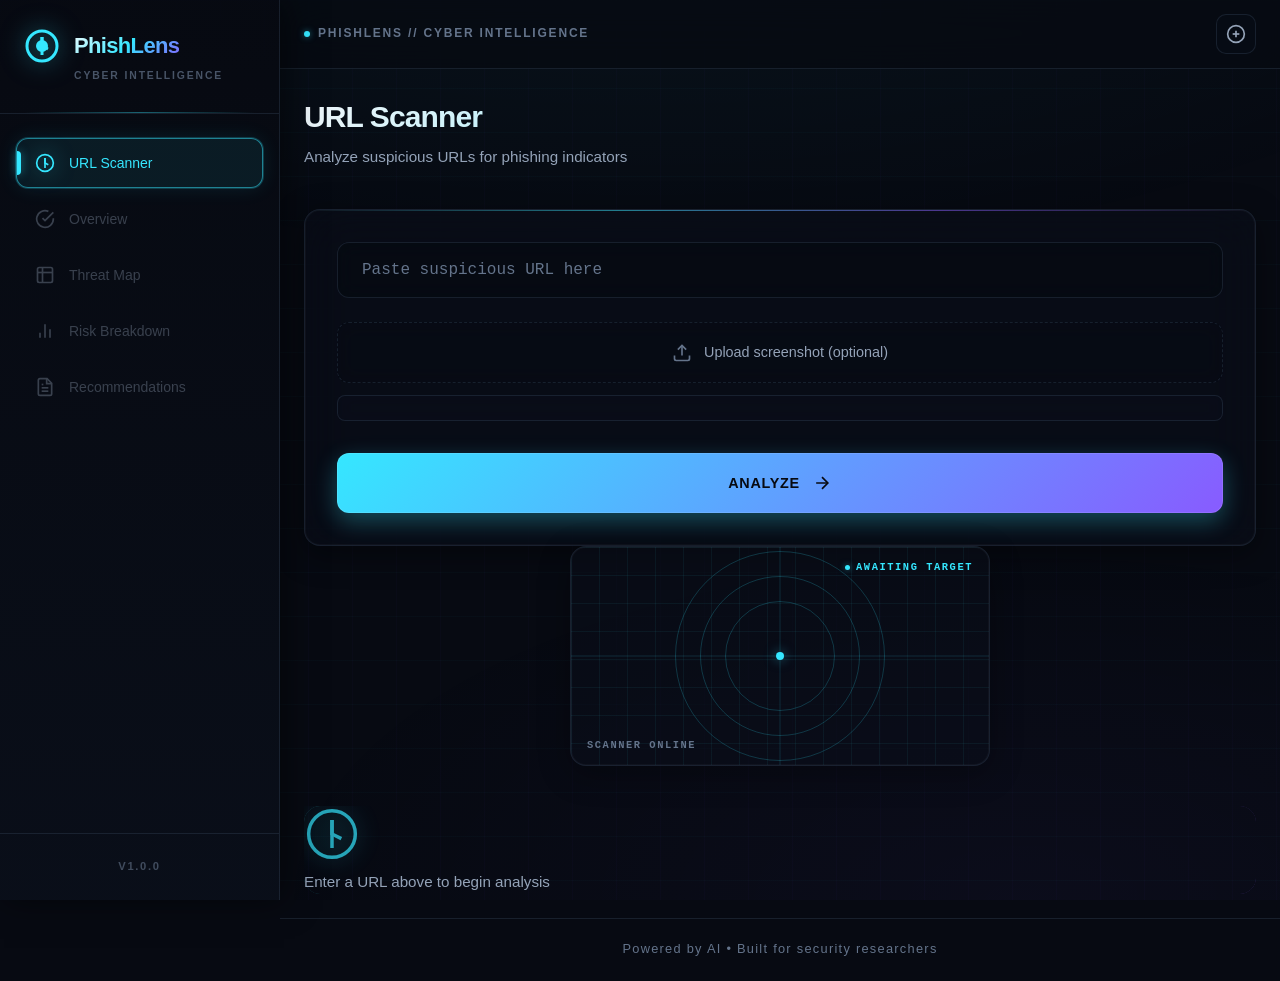
==== commit a76e9424: "Enhance cybersecurity dashboard and fix XSS vulnerabilities" ====
--- a/templates/index.html
+++ b/templates/index.html
@@ -8,109 +8,314 @@
     <link rel="stylesheet" href="/static/style.css">
 </head>
 <body>
-    <div class="container">
-        <header>
-            <div class="logo">
-                <svg class="logo-icon" viewBox="0 0 24 24" fill="none" stroke="currentColor" stroke-width="2">
-                    <circle cx="12" cy="12" r="10"/>
-                    <path d="M12 6v6l4 2"/>
-                    <path d="M12 18V6"/>
-                    <circle cx="12" cy="12" r="3" fill="currentColor"/>
-                </svg>
-                <h1>PhishLens</h1>
+    <div class="dashboard">
+        <aside class="sidebar" role="navigation" aria-label="Main navigation">
+            <div class="sidebar-header">
+                <div class="logo">
+                    <svg class="logo-icon" viewBox="0 0 24 24" fill="none" stroke="currentColor" stroke-width="2">
+                        <circle cx="12" cy="12" r="10"/>
+                        <path d="M12 6v6l4 2"/>
+                        <path d="M12 18V6"/>
+                        <circle cx="12" cy="12" r="3" fill="currentColor"/>
+                    </svg>
+                <span class="logo-text">PhishLens</span>
             </div>
-            <p class="tagline">AI-assisted visual phishing URL analysis & threat explanation</p>
-        </header>
-
-        <main>
-            <form class="analyze-form" id="analyzeForm">
-                <div class="input-group">
-                    <label for="urlInput" class="visually-hidden">Suspicious URL</label>
-                    <input 
-                        type="url" 
-                        id="urlInput" 
-                        name="url" 
-                        placeholder="Paste suspicious URL here" 
-                        autocomplete="off"
-                        required
-                    >
+            <p class="logo-subtext">Cyber Intelligence</p>
+        </div>
+            <nav class="sidebar-nav" role="tablist" aria-label="Analysis views">
+                <button role="tab" class="nav-item active" data-view="scanner" aria-selected="true" aria-controls="panel-scanner">
+                    <svg viewBox="0 0 24 24" fill="none" stroke="currentColor" stroke-width="2" aria-hidden="true">
+                        <circle cx="12" cy="12" r="10"/>
+                        <path d="M12 6v6l4 2"/>
+                        <path d="M12 18V6"/>
+                    </svg>
+                    <span>URL Scanner</span>
+                </button>
+                <button role="tab" class="nav-item" data-view="overview" aria-selected="false" aria-controls="panel-overview" disabled>
+                    <svg viewBox="0 0 24 24" fill="none" stroke="currentColor" stroke-width="2" aria-hidden="true">
+                        <path d="M22 11.08V12a10 10 0 1 1-5.93-9.14"/>
+                        <polyline points="22 4 12 14.01 9 11.01"/>
+                    </svg>
+                    <span>Overview</span>
+                </button>
+                <button role="tab" class="nav-item" data-view="threatmap" aria-selected="false" aria-controls="panel-threatmap" disabled>
+                    <svg viewBox="0 0 24 24" fill="none" stroke="currentColor" stroke-width="2" aria-hidden="true">
+                        <rect x="3" y="3" width="18" height="18" rx="2"/>
+                        <line x1="9" y1="3" x2="9" y2="21"/>
+                        <line x1="3" y1="9" x2="21" y2="9"/>
+                    </svg>
+                    <span>Threat Map</span>
+                </button>
+                <button role="tab" class="nav-item" data-view="breakdown" aria-selected="false" aria-controls="panel-breakdown" disabled>
+                    <svg viewBox="0 0 24 24" fill="none" stroke="currentColor" stroke-width="2" aria-hidden="true">
+                        <line x1="18" y1="20" x2="18" y2="10"/>
+                        <line x1="12" y1="20" x2="12" y2="4"/>
+                        <line x1="6" y1="20" x2="6" y2="14"/>
+                    </svg>
+                    <span>Risk Breakdown</span>
+                </button>
+                <button role="tab" class="nav-item" data-view="recommendations" aria-selected="false" aria-controls="panel-recommendations" disabled>
+                    <svg viewBox="0 0 24 24" fill="none" stroke="currentColor" stroke-width="2" aria-hidden="true">
+                        <path d="M14.5 2H6a2 2 0 0 0-2 2v16a2 2 0 0 0 2 2h12a2 2 0 0 0 2-2V7.5L14.5 2z"/>
+                        <polyline points="14 2 14 8 20 8"/>
+                        <line x1="16" y1="13" x2="8" y2="13"/>
+                        <line x1="16" y1="17" x2="8" y2="17"/>
+                        <polyline points="10 9 9 9 8 9"/>
+                    </svg>
+                    <span>Recommendations</span>
+                </button>
+            </nav>
+            <div class="sidebar-footer">
+                <p class="version">v1.0.0</p>
+            </div>
+        </aside>
+
+        <main class="main-content" role="main">
+            <div class="toolbar">
+                <button class="mobile-menu-btn" aria-label="Toggle navigation" aria-expanded="false" aria-controls="sidebar">
+                    <svg viewBox="0 0 24 24" fill="none" stroke="currentColor" stroke-width="2">
+                        <line x1="3" y1="12" x2="21" y2="12"/>
+                        <line x1="3" y1="6" x2="21" y2="6"/>
+                        <line x1="3" y1="18" x2="21" y2="18"/>
+                    </svg>
+                </button>
+                <div class="toolbar-title">PHISHLENS // CYBER INTELLIGENCE</div>
+                <div class="toolbar-actions">
+                    <button class="toolbar-btn" id="newScanBtn" title="New Scan" aria-label="Start new scan" hidden>
+                        <svg viewBox="0 0 24 24" fill="none" stroke="currentColor" stroke-width="2">
+                            <circle cx="12" cy="12" r="10"/>
+                            <line x1="12" y1="8" x2="12" y2="16"/>
+                            <line x1="8" y1="12" x2="16" y2="12"/>
+                        </svg>
+                    </button>
                 </div>
-
-                <div class="input-group">
-                    <label for="screenshotInput" class="visually-hidden">Screenshot upload</label>
-                    <div class="file-upload">
-                        <input 
-                            type="file" 
-                            id="screenshotInput" 
-                            name="screenshot" 
-                            accept="image/*"
-                        >
-                        <div class="file-upload-label">
-                            <svg viewBox="0 0 24 24" fill="none" stroke="currentColor" stroke-width="2">
-                                <path d="M21 15v4a2 2 0 0 1-2 2H5a2 2 0 0 1-2-2v-4"/>
-                                <polyline points="17 8 12 3 7 8"/>
-                                <line x1="12" y1="3" x2="12" y2="15"/>
+            </div>
+
+            <div class="tab-panels" role="tabpanel">
+                <section class="tab-panel active" id="panel-scanner" role="tabpanel" aria-labelledby="scanner-tab" tabindex="0">
+                    <div class="scanner-view">
+                        <header class="scanner-header">
+                            <div>
+                                <h1>URL Scanner</h1>
+                                <p class="scanner-subtitle">Analyze suspicious URLs for phishing indicators</p>
+                            </div>
+                        </header>
+
+                        <form class="analyze-form" id="analyzeForm">
+                            <div class="input-group">
+                                <label for="urlInput" class="visually-hidden">Suspicious URL</label>
+                                <input
+                                    type="url"
+                                    id="urlInput"
+                                    name="url"
+                                    placeholder="Paste suspicious URL here"
+                                    autocomplete="off"
+                                    required
+                                >
+                            </div>
+
+                            <div class="input-group">
+                                <label for="screenshotInput" class="visually-hidden">Screenshot upload</label>
+                                <div class="file-upload">
+                                    <input
+                                        type="file"
+                                        id="screenshotInput"
+                                        name="screenshot"
+                                        accept="image/*"
+                                    >
+                                    <div class="file-upload-label">
+                                        <svg viewBox="0 0 24 24" fill="none" stroke="currentColor" stroke-width="2">
+                                            <path d="M21 15v4a2 2 0 0 1-2 2H5a2 2 0 0 1-2-2v-4"/>
+                                            <polyline points="17 8 12 3 7 8"/>
+                                            <line x1="12" y1="3" x2="12" y2="15"/>
+                                        </svg>
+                                        <span>Upload screenshot (optional)</span>
+                                    </div>
+                                </div>
+                                <div class="ocr-status" id="ocrStatus" hidden></div>
+                            </div>
+
+                            <button type="submit" class="analyze-btn">
+                                <span class="btn-text">Analyze</span>
+                                <svg class="btn-arrow" viewBox="0 0 24 24" fill="none" stroke="currentColor" stroke-width="2">
+                                    <line x1="5" y1="12" x2="19" y2="12"/>
+                                    <polyline points="12 5 19 12 12 19"/>
+                                </svg>
+                            </button>
+                        </form>
+
+                        <div class="scanner-radar" aria-hidden="true">
+                            <div class="radar-sweep"></div>
+                            <div class="radar-ring"></div>
+                            <div class="radar-ring"></div>
+                            <div class="radar-ring"></div>
+                            <div class="radar-ring"></div>
+                            <div class="radar-crosshair"></div>
+                            <div class="radar-center"></div>
+                            <div class="radar-label">SCANNER ONLINE</div>
+                            <div class="radar-status">AWAITING TARGET</div>
+                        </div>
+
+                        <div class="loading-overlay" id="loadingOverlay" hidden>
+                            <div class="loading-orb">
+                                <div class="orb-core"></div>
+                                <div class="orb-ring"></div>
+                                <div class="orb-ring" style="--delay: 0.15s;"></div>
+                                <div class="orb-ring" style="--delay: 0.3s;"></div>
+                            </div>
+                            <p class="loading-text">Scanning URL<span class="loading-dots"><span>.</span><span>.</span><span>.</span></span></p>
+                        </div>
+
+                        <div class="visually-hidden" role="status" aria-live="polite" id="scanStatus"></div>
+
+                        <div class="scanner-empty" id="scannerEmpty">
+                            <svg viewBox="0 0 24 24" fill="none" stroke="currentColor" stroke-width="1.5">
+                                <circle cx="12" cy="12" r="10"/>
+                                <path d="M12 6v6l4 2"/>
+                                <path d="M12 18V6"/>
                             </svg>
-                            <span>Upload screenshot (optional)</span>
-                        </div>
-                    </div>
-                    <div class="ocr-status" id="ocrStatus" hidden></div>
-                </div>
-
-                <button type="submit" class="analyze-btn">
-                    <span class="btn-text">Analyze</span>
-                    <svg class="btn-arrow" viewBox="0 0 24 24" fill="none" stroke="currentColor" stroke-width="2">
-                        <line x1="5" y1="12" x2="19" y2="12"/>
-                        <polyline points="12 5 19 12 12 19"/>
-                    </svg>
-                </button>
-            </form>
-
-            <div class="loading-overlay" id="loadingOverlay" hidden>
-                <div class="loading-orb">
-                    <div class="orb-core"></div>
-                    <div class="orb-ring"></div>
-                    <div class="orb-ring" style="--delay: 0.15s;"></div>
-                    <div class="orb-ring" style="--delay: 0.3s;"></div>
-                </div>
-                <p class="loading-text">Scanning URL<span class="loading-dots"><span>.</span><span>.</span><span>.</span></span></p>
-            </div>
-
-            <div class="results" id="results" hidden>
-                <div class="result-header">
-                    <span class="result-verdict" id="resultVerdict"></span>
-                    <span class="result-confidence" id="resultConfidence"></span>
-                </div>
-                <div class="result-explanation" id="resultExplanation"></div>
-                <div class="score-breakdown" id="scoreBreakdown" hidden></div>
-                <div class="url-anatomy-section" id="urlAnatomySection" hidden>
-                    <h2>URL Anatomy</h2>
-                    <div class="anatomy-pills" id="anatomyPills" role="group" aria-label="URL components"></div>
-                    <div class="url-suspicious-components" id="suspiciousComponents"></div>
-                </div>
-                <div class="threat-map-section" id="threatMapSection" hidden>
-                    <h2>Threat Map</h2>
-                    <div class="threat-map-panel" id="threatMapPanel" aria-live="polite">
-                        <div class="threat-map-placeholder">
-                            <svg viewBox="0 0 24 24" fill="none" stroke="currentColor" stroke-width="2">
+                            <p>Enter a URL above to begin analysis</p>
+                        </div>
+                    </div>
+                </section>
+
+                <section class="tab-panel" id="panel-overview" role="tabpanel" aria-labelledby="overview-tab" tabindex="0" hidden>
+                    <div class="results-view">
+                        <header class="results-header">
+                            <button class="back-btn" id="backToScanner" aria-label="Back to scanner">
+                                <svg viewBox="0 0 24 24" fill="none" stroke="currentColor" stroke-width="2">
+                                    <line x1="19" y1="12" x2="5" y2="12"/>
+                                    <polyline points="12 19 5 12 12 5"/>
+                                </svg>
+                                <span>Back to Scanner</span>
+                            </button>
+                            <div class="result-header">
+                                <span class="result-verdict" id="resultVerdict"></span>
+                                <span class="result-confidence" id="resultConfidence"></span>
+                            </div>
+                        </header>
+
+                        <p class="heuristic-disclaimer">
+                            <svg viewBox="0 0 24 24" fill="none" stroke="currentColor" stroke-width="2" aria-hidden="true">
                                 <circle cx="12" cy="12" r="10"/>
-                                <path d="M12 16v-4"/>
-                                <path d="M12 8h.01"/>
+                                <line x1="12" y1="16" x2="12" y2="12"/>
+                                <line x1="12" y1="8" x2="12.01" y2="8"/>
                             </svg>
-                            <p>Select a URL component to view threat details</p>
-                        </div>
-                        <div class="threat-map-content" hidden></div>
-                    </div>
-                </div>
-                <div class="https-note" id="httpsNote" hidden></div>
-                <div class="result-indicators" id="resultIndicators"></div>
+                            <span>Heuristic estimate — scores and indicators are statistical signals, not proof that a URL is malicious or safe.</span>
+                        </p>
+
+                        <button class="retry-btn" id="retryBtn" hidden>
+                            <svg viewBox="0 0 24 24" fill="none" stroke="currentColor" stroke-width="2" aria-hidden="true">
+                                <polyline points="23 4 23 10 17 10"/>
+                                <path d="M20.49 15a9 9 0 1 1-2.12-9.36L23 10"/>
+                            </svg>
+                            <span>Retry analysis</span>
+                        </button>
+
+                        <div class="risk-ring-section" id="riskRingSection" hidden>
+                            <div class="risk-ring-wrapper">
+                                <svg class="risk-ring-svg" viewBox="0 0 120 120" role="img" aria-label="Risk score">
+                                    <circle class="risk-ring-track" cx="60" cy="60" r="52"/>
+                                    <circle class="risk-ring-progress" id="riskRingProgress" cx="60" cy="60" r="52"/>
+                                </svg>
+                                <div class="risk-ring-center">
+                                    <div class="risk-ring-score" id="riskRingScore">0</div>
+                                    <div class="risk-ring-label">RISK SCORE</div>
+                                </div>
+                            </div>
+                            <div class="risk-ring-level" id="riskRingLevel"></div>
+                        </div>
+
+                        <div class="result-explanation" id="resultExplanation"></div>
+                        <div class="url-anatomy-section" id="urlAnatomySection" hidden>
+                            <h2>URL Anatomy</h2>
+                            <div class="anatomy-pills" id="anatomyPills" role="group" aria-label="URL components"></div>
+                            <div class="url-suspicious-components" id="suspiciousComponents"></div>
+                        </div>
+                        <div class="https-note" id="httpsNote" hidden></div>
+                        <div class="result-indicators" id="resultIndicators"></div>
+                    </div>
+                </section>
+
+                <section class="tab-panel" id="panel-threatmap" role="tabpanel" aria-labelledby="threatmap-tab" tabindex="0" hidden>
+                    <div class="results-view">
+                        <header class="results-header">
+                            <button class="back-btn" id="backToScanner2" aria-label="Back to scanner">
+                                <svg viewBox="0 0 24 24" fill="none" stroke="currentColor" stroke-width="2">
+                                    <line x1="19" y1="12" x2="5" y2="12"/>
+                                    <polyline points="12 19 5 12 12 5"/>
+                                </svg>
+                                <span>Back to Scanner</span>
+                            </button>
+                            <div class="result-header">
+                                <span class="result-panel-title">Threat Map</span>
+                            </div>
+                        </header>
+
+                        <div class="threat-map-section" id="threatMapSection" hidden>
+                            <h2>Threat Map</h2>
+                            <div class="threat-map-panel" id="threatMapPanel" aria-live="polite">
+                                <div class="threat-map-placeholder">
+                                    <svg viewBox="0 0 24 24" fill="none" stroke="currentColor" stroke-width="2">
+                                        <circle cx="12" cy="12" r="10"/>
+                                        <path d="M12 16v-4"/>
+                                        <path d="M12 8h.01"/>
+                                    </svg>
+                                    <p>Select a URL component to view threat details</p>
+                                </div>
+                                <div class="threat-map-content" hidden></div>
+                            </div>
+                        </div>
+                    </div>
+                </section>
+
+                <section class="tab-panel" id="panel-breakdown" role="tabpanel" aria-labelledby="breakdown-tab" tabindex="0" hidden>
+                    <div class="results-view">
+                        <header class="results-header">
+                            <button class="back-btn" id="backToScanner3" aria-label="Back to scanner">
+                                <svg viewBox="0 0 24 24" fill="none" stroke="currentColor" stroke-width="2">
+                                    <line x1="19" y1="12" x2="5" y2="12"/>
+                                    <polyline points="12 19 5 12 12 5"/>
+                                </svg>
+                                <span>Back to Scanner</span>
+                            </button>
+                            <div class="result-header">
+                                <span class="result-panel-title">Risk Breakdown</span>
+                            </div>
+                        </header>
+
+                        <div class="score-breakdown" id="scoreBreakdown" hidden></div>
+                    </div>
+                </section>
+
+                <section class="tab-panel" id="panel-recommendations" role="tabpanel" aria-labelledby="recommendations-tab" tabindex="0" hidden>
+                    <div class="results-view">
+                        <header class="results-header">
+                            <button class="back-btn" id="backToScanner4" aria-label="Back to scanner">
+                                <svg viewBox="0 0 24 24" fill="none" stroke="currentColor" stroke-width="2">
+                                    <line x1="19" y1="12" x2="5" y2="12"/>
+                                    <polyline points="12 19 5 12 12 5"/>
+                                </svg>
+                                <span>Back to Scanner</span>
+                            </button>
+                            <div class="result-header">
+                                <span class="result-panel-title">Recommendations</span>
+                            </div>
+                        </header>
+
+                        <div class="recommendations-section" id="recommendationsSection" hidden>
+                            <h2>Recommendations</h2>
+                            <div class="recommendations-list" id="recommendationsList"></div>
+                        </div>
+                    </div>
+                </section>
             </div>
         </main>
-
-        <footer>
-            <p>Powered by AI • Built for security researchers</p>
-        </footer>
     </div>
+
+    <footer class="global-footer">
+        <p>Powered by AI • Built for security researchers</p>
+    </footer>
 
     <script src="/static/script.js"></script>
     <script src="/static/app.js"></script>
--- a/static/style.css
+++ b/static/style.css
@@ -1,3 +1,8 @@
+/* ============================================================
+   PHISHLENS // CYBER INTELLIGENCE
+   Design System: Obsidian + Cyan/UV + Glassmorphism
+   ============================================================ */
+
 * {
     margin: 0;
     padding: 0;
@@ -5,151 +10,644 @@
 }
 
 :root {
-    --bg-primary: #0a0f1a;
-    --bg-secondary: #111827;
-    --bg-tertiary: #1e293b;
+    --bg-primary: #070A12;
+    --bg-secondary: #0a0f1a;
+    --bg-tertiary: #111827;
     --text-primary: #f1f5f9;
     --text-secondary: #94a3b8;
     --text-muted: #64748b;
-    --accent: #22d3ee;
-    --accent-hover: #06b6d4;
-    --accent-glow: rgba(34, 211, 238, 0.4);
-    --border: #334155;
-    --error: #f87171;
+    --accent-cyan: #35E7FF;
+    --accent-cyan-glow: rgba(53, 231, 255, 0.5);
+    --accent-uv: #885BFF;
+    --accent-uv-glow: rgba(136, 91, 255, 0.5);
+    --danger: #FF496C;
+    --danger-glow: rgba(255, 73, 108, 0.5);
+    --warning: #fbbf24;
+    --warning-glow: rgba(251, 191, 36, 0.5);
     --success: #4ade80;
+    --success-glow: rgba(74, 222, 128, 0.5);
+    --border: #1e293b;
+    --glass-bg: rgba(10, 15, 26, 0.45);
+    --glass-border: rgba(51, 65, 85, 0.4);
+    --glass-highlight: rgba(255, 255, 255, 0.03);
     --font-sans: 'Inter', -apple-system, BlinkMacSystemFont, 'Segoe UI', Roboto, sans-serif;
-    --glass-bg: rgba(17, 24, 39, 0.7);
-    --glass-border: rgba(51, 65, 85, 0.5);
-    --glass-highlight: rgba(255, 255, 255, 0.03);
-}
-
-@import url('https://fonts.googleapis.com/css2?family=Inter:wght@400;500;600;700&display=swap');
+    --font-mono: 'JetBrains Mono', 'Fira Code', 'Consolas', monospace;
+}
+
+@import url('https://fonts.googleapis.com/css2?family=Inter:wght@400;500;600;700;800&family=JetBrains+Mono:wght@400;500;600&display=swap');
 
 body {
     font-family: var(--font-sans);
     background: var(--bg-primary);
     color: var(--text-primary);
     min-height: 100vh;
-    display: flex;
-    align-items: center;
-    justify-content: center;
-    padding: 2rem;
     line-height: 1.6;
-}
-
+    overflow-x: hidden;
+}
+
+/* Obsidian background with technical grid */
 body::before {
     content: '';
     position: fixed;
     inset: 0;
     background:
-        radial-gradient(ellipse 80% 50% at 50% -20%, rgba(34, 211, 238, 0.08), transparent),
-        radial-gradient(ellipse 60% 40% at 80% 100%, rgba(139, 92, 246, 0.06), transparent);
+        radial-gradient(ellipse 80% 50% at 50% -20%, rgba(53, 231, 255, 0.06), transparent),
+        radial-gradient(ellipse 60% 40% at 80% 100%, rgba(136, 91, 255, 0.04), transparent);
+    pointer-events: none;
+    z-index: -2;
+}
+
+body::after {
+    content: '';
+    position: fixed;
+    inset: 0;
+    background-image:
+        linear-gradient(rgba(53, 231, 255, 0.025) 1px, transparent 1px),
+        linear-gradient(90deg, rgba(136, 91, 255, 0.025) 1px, transparent 1px);
+    background-size: 44px 44px;
     pointer-events: none;
     z-index: -1;
 }
 
-.container {
-    width: 100%;
-    max-width: 520px;
-    animation: fadeInUp 0.6s ease-out;
-}
-
-@keyframes fadeInUp {
-    from {
-        opacity: 0;
-        transform: translateY(20px);
-    }
-    to {
-        opacity: 1;
-        transform: translateY(0);
-    }
-}
-
-header {
-    text-align: center;
-    margin-bottom: 3rem;
-}
-
-.logo {
-    display: flex;
-    align-items: center;
-    justify-content: center;
-    gap: 0.75rem;
-    margin-bottom: 0.5rem;
-}
-
-.logo-icon {
-    width: 40px;
-    height: 40px;
-    color: var(--accent);
-    filter: drop-shadow(0 0 8px var(--accent-glow));
-    animation: pulse 3s ease-in-out infinite;
-}
-
-@keyframes pulse {
-    0%, 100% { filter: drop-shadow(0 0 8px var(--accent-glow)); }
-    50% { filter: drop-shadow(0 0 16px var(--accent-glow)); }
-}
-
-.logo h1 {
-    font-size: 1.75rem;
-    font-weight: 700;
-    background: linear-gradient(135deg, var(--text-primary) 0%, var(--accent) 100%);
+/* ============ DASHBOARD LAYOUT ============ */
+.dashboard {
+    display: flex;
+    min-height: 100vh;
+}
+
+/* ============ SIDEBAR ============ */
+.sidebar {
+    position: fixed;
+    top: 0;
+    left: 0;
+    bottom: 0;
+    width: 280px;
+    background: linear-gradient(180deg, rgba(7, 10, 18, 0.96) 0%, rgba(10, 15, 26, 0.96) 100%);
+    border-right: 1px solid var(--glass-border);
+    box-shadow: 4px 0 32px rgba(0, 0, 0, 0.5);
+    display: flex;
+    flex-direction: column;
+    z-index: 100;
+    transition: transform 0.4s cubic-bezier(0.4, 0, 0.2, 1);
+    backdrop-filter: blur(20px);
+    -webkit-backdrop-filter: blur(20px);
+}
+
+.sidebar-header {
+    padding: 1.75rem 1.5rem;
+    border-bottom: 1px solid var(--glass-border);
+    position: relative;
+}
+
+.sidebar-header::after {
+    content: '';
+    position: absolute;
+    bottom: 0;
+    left: 1.5rem;
+    right: 1.5rem;
+    height: 1px;
+    background: linear-gradient(90deg, transparent, rgba(53, 231, 255, 0.4), transparent);
+}
+
+.sidebar .logo {
+    display: flex;
+    align-items: center;
+    gap: 0.875rem;
+    margin-bottom: 0.25rem;
+}
+
+.sidebar .logo-icon {
+    width: 36px;
+    height: 36px;
+    color: var(--accent-cyan);
+    filter: drop-shadow(0 0 12px var(--accent-cyan-glow));
+    animation: pulse-cyan 3s ease-in-out infinite;
+    flex-shrink: 0;
+}
+
+@keyframes pulse-cyan {
+    0%, 100% { filter: drop-shadow(0 0 8px var(--accent-cyan-glow)); opacity: 0.8; }
+    50% { filter: drop-shadow(0 0 16px var(--accent-cyan-glow)); opacity: 1; }
+}
+
+.logo-text {
+    font-size: 1.375rem;
+    font-weight: 800;
+    letter-spacing: -0.03em;
+    background: linear-gradient(135deg, #ffffff 0%, var(--accent-cyan) 50%, var(--accent-uv) 100%);
     -webkit-background-clip: text;
     -webkit-text-fill-color: transparent;
     background-clip: text;
-    letter-spacing: -0.02em;
-}
-
-.tagline {
+}
+
+.logo-subtext {
+    font-size: 0.65rem;
+    font-weight: 600;
+    text-transform: uppercase;
+    letter-spacing: 0.18em;
+    color: var(--text-muted);
+    margin-left: 3.125rem;
+    opacity: 0.7;
+}
+
+.sidebar-nav {
+    flex: 1;
+    padding: 1.5rem 1rem;
+    display: flex;
+    flex-direction: column;
+    gap: 0.375rem;
+}
+
+.nav-item {
+    position: relative;
+    display: flex;
+    align-items: center;
+    gap: 0.875rem;
+    width: 100%;
+    background: transparent;
+    border: 1px solid transparent;
+    border-radius: 12px;
+    padding: 0.875rem 1.125rem;
+    color: var(--text-secondary);
+    font-size: 0.875rem;
+    font-weight: 500;
+    font-family: inherit;
+    cursor: pointer;
+    transition: all 0.25s ease;
+    text-align: left;
+}
+
+.nav-item svg {
+    width: 20px;
+    height: 20px;
+    flex-shrink: 0;
+    transition: all 0.25s ease;
+}
+
+.nav-item:hover:not(:disabled) {
+    background: rgba(53, 231, 255, 0.06);
+    border-color: rgba(53, 231, 255, 0.3);
+    color: var(--text-primary);
+    transform: translateX(2px);
+}
+
+.nav-item:hover:not(:disabled) svg {
+    color: var(--accent-cyan);
+    filter: drop-shadow(0 0 8px var(--accent-cyan-glow));
+}
+
+.nav-item.active {
+    background: rgba(53, 231, 255, 0.08);
+    border-color: rgba(53, 231, 255, 0.5);
+    color: var(--accent-cyan);
+    box-shadow:
+        0 0 0 1px rgba(53, 231, 255, 0.2),
+        0 0 20px rgba(53, 231, 255, 0.1);
+}
+
+.nav-item.active svg {
+    color: var(--accent-cyan);
+    filter: drop-shadow(0 0 10px var(--accent-cyan-glow));
+}
+
+.nav-item.active::before {
+    content: '';
+    position: absolute;
+    left: 0;
+    top: 50%;
+    transform: translateY(-50%);
+    width: 4px;
+    height: 24px;
+    background: var(--accent-cyan);
+    border-radius: 0 4px 4px 0;
+    box-shadow: 0 0 8px var(--accent-cyan-glow);
+}
+
+.nav-item:disabled {
+    opacity: 0.35;
+    cursor: not-allowed;
+}
+
+.nav-item:focus-visible {
+    outline: none;
+    box-shadow: 0 0 0 3px var(--accent-cyan-glow);
+}
+
+.sidebar-footer {
+    padding: 1.5rem;
+    border-top: 1px solid var(--glass-border);
+    text-align: center;
+}
+
+.version {
+    font-size: 0.7rem;
+    font-weight: 600;
+    letter-spacing: 0.15em;
+    text-transform: uppercase;
+    color: var(--text-muted);
+    opacity: 0.6;
+}
+
+/* ============ MAIN CONTENT ============ */
+.main-content {
+    flex: 1;
+    margin-left: 280px;
+    min-width: 0;
+    display: flex;
+    flex-direction: column;
+    min-height: 100vh;
+}
+
+.toolbar {
+    position: sticky;
+    top: 0;
+    display: flex;
+    align-items: center;
+    justify-content: space-between;
+    padding: 0.875rem 1.5rem;
+    background: rgba(7, 10, 18, 0.8);
+    backdrop-filter: blur(20px);
+    -webkit-backdrop-filter: blur(20px);
+    border-bottom: 1px solid var(--glass-border);
+    z-index: 50;
+}
+
+.toolbar .toolbar-title {
+    font-size: 0.75rem;
+    font-weight: 600;
+    text-transform: uppercase;
+    letter-spacing: 0.15em;
+    color: var(--text-muted);
+    display: flex;
+    align-items: center;
+    gap: 0.5rem;
+}
+
+.toolbar .toolbar-title::before {
+    content: '';
+    width: 6px;
+    height: 6px;
+    border-radius: 50%;
+    background: var(--accent-cyan);
+    box-shadow: 0 0 6px var(--accent-cyan-glow);
+}
+
+.toolbar-actions {
+    display: flex;
+    align-items: center;
+    gap: 0.5rem;
+}
+
+.toolbar-btn,
+.mobile-menu-btn {
+    display: flex;
+    align-items: center;
+    justify-content: center;
+    width: 40px;
+    height: 40px;
+    background: var(--glass-bg);
+    border: 1px solid var(--glass-border);
+    border-radius: 10px;
+    color: var(--text-secondary);
+    cursor: pointer;
+    transition: all 0.25s ease;
+}
+
+.toolbar-btn svg,
+.mobile-menu-btn svg {
+    width: 20px;
+    height: 20px;
+}
+
+.toolbar-btn:hover,
+.mobile-menu-btn:hover {
+    border-color: var(--accent-cyan);
+    color: var(--accent-cyan);
+    background: rgba(53, 231, 255, 0.06);
+    box-shadow: 0 0 12px rgba(53, 231, 255, 0.15);
+}
+
+.toolbar-btn:focus-visible,
+.mobile-menu-btn:focus-visible {
+    outline: none;
+    box-shadow: 0 0 0 3px var(--accent-cyan-glow);
+}
+
+.mobile-menu-btn {
+    display: none;
+}
+
+/* ============ TAB PANELS ============ */
+.tab-panels {
+    flex: 1;
+    padding: 1.5rem;
+    max-width: 1000px;
+    width: 100%;
+    margin: 0 auto;
+}
+
+.tab-panel {
+    opacity: 0;
+    transform: translateY(8px);
+    transition: opacity 0.4s ease, transform 0.4s ease;
+}
+
+.tab-panel.active {
+    opacity: 1;
+    transform: translateY(0);
+}
+
+.tab-panel[hidden] {
+    display: none;
+}
+
+/* ============ SCANNER VIEW ============ */
+.scanner-view {
+    position: relative;
+}
+
+.scanner-header {
+    margin-bottom: 2.5rem;
+}
+
+.scanner-header h1 {
+    font-size: 1.875rem;
+    font-weight: 800;
+    letter-spacing: -0.03em;
+    margin-bottom: 0.25rem;
+    background: linear-gradient(135deg, var(--text-primary) 0%, var(--accent-cyan) 100%);
+    -webkit-background-clip: text;
+    -webkit-text-fill-color: transparent;
+    background-clip: text;
+}
+
+.scanner-subtitle {
     color: var(--text-secondary);
     font-size: 0.95rem;
+    margin: 0;
     font-weight: 400;
 }
 
+/* Cyber-radar scanner graphic */
+.scanner-radar {
+    position: relative;
+    width: 100%;
+    max-width: 420px;
+    height: 220px;
+    margin: 0 auto 2.5rem;
+    background: rgba(10, 15, 26, 0.5);
+    border: 1px solid var(--glass-border);
+    border-radius: 16px;
+    overflow: hidden;
+    box-shadow:
+        0 0 0 1px rgba(255, 255, 255, 0.03) inset,
+        0 8px 32px rgba(0, 0, 0, 0.3);
+}
+
+.scanner-radar::before {
+    content: '';
+    position: absolute;
+    inset: 0;
+    background-image:
+        linear-gradient(rgba(53, 231, 255, 0.06) 1px, transparent 1px),
+        linear-gradient(90deg, rgba(53, 231, 255, 0.06) 1px, transparent 1px);
+    background-size: 28px 28px;
+}
+
+.radar-sweep {
+    position: absolute;
+    top: 50%;
+    left: 50%;
+    width: 200%;
+    height: 200%;
+    transform-origin: 0 0;
+    background: conic-gradient(
+        from 0deg,
+        transparent 0deg,
+        rgba(53, 231, 255, 0.15) 40deg,
+        rgba(53, 231, 255, 0.35) 55deg,
+        rgba(53, 231, 255, 0.15) 70deg,
+        transparent 90deg
+    );
+    animation: radar-sweep 4s linear infinite;
+    pointer-events: none;
+}
+
+@keyframes radar-sweep {
+    from { transform: rotate(0deg); }
+    to { transform: rotate(360deg); }
+}
+
+.radar-ring {
+    position: absolute;
+    top: 50%;
+    left: 50%;
+    transform: translate(-50%, -50%);
+    border: 1px solid rgba(53, 231, 255, 0.2);
+    border-radius: 50%;
+    pointer-events: none;
+}
+
+.radar-ring:nth-child(1) { width: 60px; height: 60px; }
+.radar-ring:nth-child(2) { width: 110px; height: 110px; }
+.radar-ring:nth-child(3) { width: 160px; height: 160px; }
+.radar-ring:nth-child(4) { width: 210px; height: 210px; }
+
+.radar-crosshair {
+    position: absolute;
+    top: 50%;
+    left: 50%;
+    transform: translate(-50%, -50%);
+    width: 100%;
+    height: 100%;
+    pointer-events: none;
+}
+
+.radar-crosshair::before,
+.radar-crosshair::after {
+    content: '';
+    position: absolute;
+    background: rgba(53, 231, 255, 0.15);
+}
+
+.radar-crosshair::before {
+    top: 50%;
+    left: 0;
+    right: 0;
+    height: 1px;
+    transform: translateY(-50%);
+}
+
+.radar-crosshair::after {
+    left: 50%;
+    top: 0;
+    bottom: 0;
+    width: 1px;
+    transform: translateX(-50%);
+}
+
+.radar-center {
+    position: absolute;
+    top: 50%;
+    left: 50%;
+    transform: translate(-50%, -50%);
+    width: 8px;
+    height: 8px;
+    background: var(--accent-cyan);
+    border-radius: 50%;
+    box-shadow: 0 0 12px var(--accent-cyan-glow);
+    animation: radar-pulse 2s ease-in-out infinite;
+}
+
+@keyframes radar-pulse {
+    0%, 100% { box-shadow: 0 0 8px var(--accent-cyan-glow); transform: translate(-50%, -50%) scale(1); }
+    50% { box-shadow: 0 0 20px var(--accent-cyan-glow); transform: translate(-50%, -50%) scale(1.3); }
+}
+
+.radar-label {
+    position: absolute;
+    bottom: 0.75rem;
+    left: 1rem;
+    font-size: 0.65rem;
+    font-weight: 600;
+    text-transform: uppercase;
+    letter-spacing: 0.15em;
+    color: var(--text-muted);
+    font-family: var(--font-mono);
+}
+
+.radar-status {
+    position: absolute;
+    top: 0.75rem;
+    right: 1rem;
+    font-size: 0.65rem;
+    font-weight: 600;
+    text-transform: uppercase;
+    letter-spacing: 0.15em;
+    color: var(--accent-cyan);
+    font-family: var(--font-mono);
+    display: flex;
+    align-items: center;
+    gap: 0.375rem;
+}
+
+.radar-status::before {
+    content: '';
+    width: 5px;
+    height: 5px;
+    border-radius: 50%;
+    background: var(--accent-cyan);
+    box-shadow: 0 0 6px var(--accent-cyan-glow);
+    animation: radar-pulse 2s ease-in-out infinite;
+}
+
+/* Scanner empty state */
+.scanner-empty {
+    position: relative;
+    overflow: hidden;
+}
+
+.scanner-empty::before {
+    content: '';
+    position: absolute;
+    inset: 0;
+    border-radius: 16px;
+    padding: 2px;
+    background: linear-gradient(135deg, rgba(53, 231, 255, 0.3), transparent, rgba(136, 91, 255, 0.3));
+    -webkit-mask:
+        linear-gradient(var(--bg-primary) 0 0) padding-box,
+        linear-gradient(var(--bg-primary) 0 0);
+    -webkit-mask-composite: destination-out;
+    mask-composite: exclude;
+    pointer-events: none;
+}
+
+.scanner-empty-inner {
+    position: relative;
+    z-index: 1;
+    display: flex;
+    flex-direction: column;
+    align-items: center;
+    justify-content: center;
+    gap: 1rem;
+    margin-top: 3rem;
+    padding: 3rem 2rem;
+    background: rgba(10, 15, 26, 0.4);
+    border-radius: 14px;
+    border: 1px solid var(--glass-border);
+    text-align: center;
+}
+
+.scanner-empty svg {
+    width: 56px;
+    height: 56px;
+    color: var(--accent-cyan);
+    opacity: 0.7;
+    filter: drop-shadow(0 0 12px var(--accent-cyan-glow));
+}
+
+.scanner-empty p {
+    margin: 0;
+    font-size: 0.95rem;
+    color: var(--text-secondary);
+}
+
+/* ============ FORMS & INPUTS ============ */
 .analyze-form {
-    background: var(--glass-bg);
-    backdrop-filter: blur(20px);
-    -webkit-backdrop-filter: blur(20px);
+    background: rgba(10, 15, 26, 0.5);
+    backdrop-filter: blur(24px);
+    -webkit-backdrop-filter: blur(24px);
     border: 1px solid var(--glass-border);
     border-radius: 16px;
     padding: 2rem;
     box-shadow:
-        0 4px 24px rgba(0, 0, 0, 0.4),
-        0 0 0 1px var(--glass-highlight) inset,
-        0 1px 0 rgba(255, 255, 255, 0.05) inset;
+        0 0 0 1px rgba(255, 255, 255, 0.03) inset,
+        0 8px 32px rgba(0, 0, 0, 0.4);
+    position: relative;
+    overflow: hidden;
+}
+
+.analyze-form::before {
+    content: '';
+    position: absolute;
+    top: 0;
+    left: 0;
+    right: 0;
+    height: 1px;
+    background: linear-gradient(90deg, transparent, rgba(53, 231, 255, 0.5), rgba(136, 91, 255, 0.5), transparent);
 }
 
 .input-group {
-    margin-bottom: 1.25rem;
+    margin-bottom: 1.5rem;
 }
 
 .input-group:last-of-type {
-    margin-bottom: 1.75rem;
+    margin-bottom: 2rem;
 }
 
 input[type="url"] {
     width: 100%;
-    background: var(--glass-bg);
+    background: rgba(7, 10, 18, 0.7);
     backdrop-filter: blur(10px);
     -webkit-backdrop-filter: blur(10px);
     border: 1px solid var(--glass-border);
-    border-radius: 10px;
-    padding: 1rem 1.25rem;
+    border-radius: 12px;
+    padding: 1.125rem 1.5rem;
     color: var(--text-primary);
     font-size: 1rem;
-    font-family: inherit;
-    transition: all 0.2s ease;
+    font-family: var(--font-mono);
+    transition: all 0.25s ease;
+    font-weight: 400;
 }
 
 input[type="url"]:hover {
-    border-color: var(--accent);
+    border-color: rgba(53, 231, 255, 0.5);
 }
 
 input[type="url"]:focus {
     outline: none;
-    border-color: var(--accent);
-    box-shadow: 0 0 0 3px var(--accent-glow);
+    border-color: var(--accent-cyan);
+    box-shadow: 0 0 0 3px var(--accent-cyan-glow);
 }
 
 input[type="url"]::placeholder {
@@ -170,6 +668,7 @@
 
 .file-upload {
     position: relative;
+    margin-bottom: 0.5rem;
 }
 
 .file-upload input[type="file"] {
@@ -186,67 +685,74 @@
     justify-content: center;
     gap: 0.75rem;
     width: 100%;
-    background: var(--glass-bg);
+    background: rgba(7, 10, 18, 0.5);
     backdrop-filter: blur(10px);
     -webkit-backdrop-filter: blur(10px);
-    border: 2px dashed var(--glass-border);
-    border-radius: 10px;
-    padding: 1.25rem;
+    border: 1.5px dashed var(--glass-border);
+    border-radius: 12px;
+    padding: 1.125rem;
     color: var(--text-secondary);
-    font-size: 0.95rem;
+    font-size: 0.9rem;
+    font-weight: 500;
     cursor: pointer;
-    transition: all 0.2s ease;
+    transition: all 0.25s ease;
 }
 
 .file-upload-label svg {
     width: 20px;
     height: 20px;
     color: var(--text-muted);
-    transition: color 0.2s ease;
+    transition: all 0.25s ease;
 }
 
 .file-upload:hover .file-upload-label,
 .file-upload:focus-within .file-upload-label {
-    border-color: var(--accent);
-    background: rgba(34, 211, 238, 0.05);
-    color: var(--accent);
+    border-color: var(--accent-cyan);
+    background: rgba(53, 231, 255, 0.04);
+    color: var(--accent-cyan);
 }
 
 .file-upload:hover .file-upload-label svg,
 .file-upload:focus-within .file-upload-label svg {
-    color: var(--accent);
+    color: var(--accent-cyan);
+    filter: drop-shadow(0 0 8px var(--accent-cyan-glow));
 }
 
 .file-upload:focus-within .file-upload-label {
-    box-shadow: 0 0 0 3px var(--accent-glow);
-}
-
+    box-shadow: 0 0 0 3px var(--accent-cyan-glow);
+}
+
+/* ============ BUTTONS ============ */
 .analyze-btn {
     display: flex;
     align-items: center;
     justify-content: center;
     gap: 0.75rem;
     width: 100%;
-    background: linear-gradient(135deg, var(--accent) 0%, #0891b2 100%);
+    background: linear-gradient(135deg, var(--accent-cyan) 0%, var(--accent-uv) 100%);
     border: none;
-    border-radius: 10px;
-    padding: 1.125rem 2rem;
+    border-radius: 12px;
+    padding: 1.25rem 2rem;
     color: var(--bg-primary);
-    font-size: 1.1rem;
-    font-weight: 600;
+    font-size: 0.9rem;
+    font-weight: 700;
     font-family: inherit;
     cursor: pointer;
     position: relative;
     overflow: hidden;
     transition: all 0.3s ease;
-    box-shadow: 0 4px 16px rgba(34, 211, 238, 0.3);
+    box-shadow:
+        0 8px 24px rgba(53, 231, 255, 0.3),
+        0 0 0 1px rgba(255, 255, 255, 0.1) inset;
+    text-transform: uppercase;
+    letter-spacing: 0.05em;
 }
 
 .analyze-btn::before {
     content: '';
     position: absolute;
     inset: 0;
-    background: linear-gradient(135deg, var(--accent-hover) 0%, #0e7490 100%);
+    background: linear-gradient(135deg, var(--accent-cyan) 0%, var(--accent-uv) 100%);
     opacity: 0;
     transition: opacity 0.3s ease;
 }
@@ -254,8 +760,9 @@
 .analyze-btn:hover {
     transform: translateY(-2px);
     box-shadow:
-        0 8px 24px rgba(34, 211, 238, 0.4),
-        0 0 0 1px rgba(34, 211, 238, 0.2);
+        0 12px 32px rgba(53, 231, 255, 0.4),
+        0 0 24px rgba(136, 91, 255, 0.3),
+        0 0 0 1px rgba(255, 255, 255, 0.1) inset;
 }
 
 .analyze-btn:hover::before {
@@ -264,14 +771,14 @@
 
 .analyze-btn:active {
     transform: translateY(0);
-    box-shadow: 0 2px 8px rgba(34, 211, 238, 0.3);
+    box-shadow: 0 4px 16px rgba(53, 231, 255, 0.3);
 }
 
 .analyze-btn:focus-visible {
     outline: none;
     box-shadow:
-        0 4px 16px rgba(34, 211, 238, 0.3),
-        0 0 0 3px var(--accent-glow);
+        0 8px 24px rgba(53, 231, 255, 0.3),
+        0 0 0 3px var(--accent-cyan-glow);
 }
 
 .analyze-btn .btn-text,
@@ -290,312 +797,1395 @@
     transform: translateX(4px);
 }
 
-.results {
+.back-btn {
+    display: inline-flex;
+    align-items: center;
+    gap: 0.5rem;
+    background: rgba(10, 15, 26, 0.5);
+    backdrop-filter: blur(10px);
+    -webkit-backdrop-filter: blur(10px);
+    border: 1px solid var(--glass-border);
+    border-radius: 10px;
+    padding: 0.625rem 1rem;
+    color: var(--text-secondary);
+    font-size: 0.85rem;
+    font-weight: 500;
+    font-family: inherit;
+    cursor: pointer;
+    transition: all 0.25s ease;
+}
+
+.back-btn:hover {
+    border-color: var(--accent-cyan);
+    color: var(--accent-cyan);
+    background: rgba(53, 231, 255, 0.04);
+    box-shadow: 0 0 12px rgba(53, 231, 255, 0.15);
+}
+
+.back-btn svg {
+    width: 18px;
+    height: 18px;
+}
+
+/* ============ LOADING OVERLAY ============ */
+.loading-overlay {
+    position: fixed;
+    inset: 0;
+    background: rgba(7, 10, 18, 0.92);
+    backdrop-filter: blur(8px);
+    -webkit-backdrop-filter: blur(8px);
+    display: flex;
+    flex-direction: column;
+    align-items: center;
+    justify-content: center;
+    z-index: 1000;
+}
+
+.loading-overlay[hidden] {
+    display: none;
+}
+
+.loading-orb {
+    position: relative;
+    width: 96px;
+    height: 96px;
+    margin-bottom: 1.75rem;
+}
+
+.orb-core {
+    position: absolute;
+    inset: 0;
+    background: radial-gradient(circle at 30% 30%, var(--accent-cyan), transparent 70%);
+    border-radius: 50%;
+    filter: blur(12px);
+    animation: orbPulse 2s ease-in-out infinite;
+}
+
+.orb-ring {
+    position: absolute;
+    inset: 0;
+    border: 2px solid var(--accent-cyan);
+    border-radius: 50%;
+    opacity: 0;
+    animation: orbRing 1.5s ease-out infinite;
+    animation-delay: var(--delay, 0s);
+}
+
+@keyframes orbPulse {
+    0%, 100% { transform: scale(1); opacity: 0.6; }
+    50% { transform: scale(1.15); opacity: 1; }
+}
+
+@keyframes orbRing {
+    0% { transform: scale(0.5); opacity: 0.8; }
+    100% { transform: scale(1.5); opacity: 0; }
+}
+
+.loading-text {
+    font-size: 1rem;
+    font-weight: 500;
+    color: var(--text-secondary);
+    letter-spacing: 0.02em;
+    display: flex;
+    align-items: center;
+    gap: 2px;
+}
+
+.loading-dots {
+    display: inline-flex;
+    gap: 2px;
+}
+
+.loading-dots span {
+    animation: dotPulse 1.4s ease-in-out infinite both;
+}
+
+.loading-dots span:nth-child(1) { animation-delay: 0s; }
+.loading-dots span:nth-child(2) { animation-delay: 0.2s; }
+.loading-dots span:nth-child(3) { animation-delay: 0.4s; }
+
+@keyframes dotPulse {
+    0%, 80%, 100% { transform: scale(0.8); opacity: 0.4; }
+    40% { transform: scale(1.2); opacity: 1; }
+}
+
+/* ============ RESULTS PANELS ============ */
+.result-panel {
+    background: rgba(10, 15, 26, 0.5);
+    backdrop-filter: blur(24px);
+    -webkit-backdrop-filter: blur(24px);
+    border: 1px solid var(--glass-border);
+    border-radius: 16px;
+    padding: 1.75rem;
+    box-shadow:
+        0 0 0 1px rgba(255, 255, 255, 0.03) inset,
+        0 8px 32px rgba(0, 0, 0, 0.3);
+    position: relative;
+    overflow: hidden;
+}
+
+.result-panel::before {
+    content: '';
+    position: absolute;
+    top: 0;
+    left: 0;
+    right: 0;
+    height: 1px;
+    background: linear-gradient(90deg, transparent, rgba(53, 231, 255, 0.3), rgba(136, 91, 255, 0.3), transparent);
+}
+
+.results,
+.results-view > * {
+    background: transparent;
+    border: none;
+    box-shadow: none;
+    padding: 0;
+    margin: 0;
+    backdrop-filter: none;
+    -webkit-backdrop-filter: none;
+}
+
+.result-error {
+    display: flex;
+    align-items: flex-start;
+    gap: 1rem;
+    padding: 1.5rem;
+    background: rgba(255, 73, 108, 0.08);
+    backdrop-filter: blur(20px);
+    -webkit-backdrop-filter: blur(20px);
+    border: 1px solid rgba(255, 73, 108, 0.3);
+    border-radius: 12px;
+    color: var(--danger);
+    box-shadow:
+        0 0 0 1px rgba(255, 255, 255, 0.03) inset,
+        0 4px 24px rgba(255, 73, 108, 0.1);
+}
+
+.result-error svg {
+    width: 24px;
+    height: 24px;
+    flex-shrink: 0;
+    margin-top: 0.125rem;
+}
+
+.result-header {
+    display: flex;
+    align-items: center;
+    justify-content: space-between;
+    gap: 1rem;
+    flex-wrap: wrap;
+    margin-bottom: 1.5rem;
+    padding-bottom: 1rem;
+    border-bottom: 1px solid var(--glass-border);
+}
+
+.result-header .logo {
+    display: flex;
+    align-items: center;
+    gap: 0.5rem;
+}
+
+.result-header .logo svg {
+    width: 24px;
+    height: 24px;
+    color: var(--accent-cyan);
+}
+
+.result-header .logo h1 {
+    font-size: 1.125rem;
+    font-weight: 700;
+    background: linear-gradient(135deg, var(--text-primary) 0%, var(--accent-cyan) 100%);
+    -webkit-background-clip: text;
+    -webkit-text-fill-color: transparent;
+    background-clip: text;
+}
+
+.result-verdict {
+    font-size: 1.375rem;
+    font-weight: 800;
+    text-transform: uppercase;
+    letter-spacing: 0.15em;
+    font-variant-numeric: tabular-nums;
+}
+
+.result-verdict.low { color: var(--success); text-shadow: 0 0 12px var(--success-glow); }
+.result-verdict.minimal { color: var(--success); }
+.result-verdict.medium,
+.result-verdict.suspicious { color: var(--warning); text-shadow: 0 0 12px var(--warning-glow); }
+.result-verdict.high,
+.result-verdict.phishing,
+.result-verdict.dangerous { color: var(--danger); text-shadow: 0 0 12px var(--danger-glow); }
+.result-verdict.error { color: var(--danger); }
+.result-verdict.unknown { color: var(--text-muted); }
+
+.result-confidence {
+    font-size: 0.85rem;
+    color: var(--text-secondary);
+    font-family: var(--font-mono);
+    font-weight: 500;
+}
+
+.result-panel-title {
+    font-size: 1.125rem;
+    font-weight: 700;
+    text-transform: uppercase;
+    letter-spacing: 0.1em;
+    color: var(--text-primary);
+}
+
+/* ============ HEURISTIC DISCLAIMER ============ */
+.heuristic-disclaimer {
+    display: flex;
+    align-items: flex-start;
+    gap: 0.625rem;
+    font-size: 0.78rem;
+    line-height: 1.5;
+    color: var(--text-secondary);
+    background: rgba(251, 191, 36, 0.06);
+    border: 1px solid rgba(251, 191, 36, 0.22);
+    border-left: 3px solid var(--warning);
+    border-radius: 8px;
+    padding: 0.75rem 1rem;
+    margin: 0 0 1.25rem;
+}
+
+.heuristic-disclaimer svg {
+    width: 16px;
+    height: 16px;
+    flex-shrink: 0;
+    color: var(--warning);
+    margin-top: 0.1rem;
+}
+
+.heuristic-disclaimer span {
+    flex: 1;
+}
+
+/* ============ RETRY BUTTON ============ */
+.retry-btn {
+    display: inline-flex;
+    align-items: center;
+    gap: 0.5rem;
+    font-size: 0.85rem;
+    font-weight: 600;
+    font-family: inherit;
+    color: var(--accent-cyan);
+    background: rgba(53, 231, 255, 0.06);
+    border: 1px solid rgba(53, 231, 255, 0.35);
+    border-radius: 8px;
+    padding: 0.6rem 1.1rem;
+    cursor: pointer;
+    transition: all 0.2s ease;
+    margin-bottom: 1.25rem;
+}
+
+.retry-btn svg {
+    width: 16px;
+    height: 16px;
+}
+
+.retry-btn:hover {
+    background: rgba(53, 231, 255, 0.12);
+    border-color: var(--accent-cyan);
+    box-shadow: 0 0 12px rgba(53, 231, 255, 0.15);
+}
+
+.retry-btn:focus-visible {
+    outline: none;
+    box-shadow: 0 0 0 3px var(--accent-cyan-glow);
+}
+
+.result-explanation {
+    background: rgba(10, 15, 26, 0.5);
+    backdrop-filter: blur(20px);
+    -webkit-backdrop-filter: blur(20px);
+    border: 1px solid var(--glass-border);
+    border-radius: 14px;
+    padding: 1.25rem;
+    color: var(--text-secondary);
+    line-height: 1.7;
+    position: relative;
+    overflow: hidden;
+}
+
+.result-explanation::before {
+    content: '';
+    position: absolute;
+    top: 0;
+    left: 0;
+    right: 0;
+    height: 1px;
+    background: linear-gradient(90deg, transparent, rgba(53, 231, 255, 0.3), transparent);
+}
+
+.result-explanation strong {
+    color: var(--text-primary);
+    font-size: 0.8rem;
+    text-transform: uppercase;
+    letter-spacing: 0.1em;
+    display: block;
+    margin-bottom: 0.375rem;
+}
+
+.analyzed-url {
+    font-family: var(--font-mono);
+    font-size: 0.9rem;
+    color: var(--text-primary);
+    word-break: break-all;
+    margin: 0;
+}
+
+/* ============ RISK SCORE RING ============ */
+.risk-ring-section {
+    display: flex;
+    flex-direction: column;
+    align-items: center;
+    gap: 1rem;
+    padding: 2rem;
+    background: rgba(10, 15, 26, 0.5);
+    backdrop-filter: blur(24px);
+    -webkit-backdrop-filter: blur(24px);
+    border: 1px solid var(--glass-border);
+    border-radius: 16px;
+    box-shadow:
+        0 0 0 1px rgba(255, 255, 255, 0.03) inset,
+        0 8px 32px rgba(0, 0, 0, 0.3);
+    position: relative;
+    overflow: hidden;
+}
+
+.risk-ring-section::before {
+    content: '';
+    position: absolute;
+    top: 0;
+    left: 0;
+    right: 0;
+    height: 1px;
+    background: linear-gradient(90deg, transparent, rgba(53, 231, 255, 0.3), rgba(136, 91, 255, 0.3), transparent);
+}
+
+.risk-ring-wrapper {
+    position: relative;
+    width: 200px;
+    height: 200px;
+}
+
+.risk-ring-svg {
+    width: 100%;
+    height: 100%;
+    transform: rotate(-90deg);
+}
+
+.risk-ring-track {
+    fill: none;
+    stroke: rgba(30, 41, 59, 0.8);
+    stroke-width: 10;
+}
+
+.risk-ring-progress {
+    fill: none;
+    stroke-width: 10;
+    stroke-linecap: round;
+    transition: stroke-dashoffset 1s cubic-bezier(0.4, 0, 0.2, 1), stroke 0.5s ease;
+    filter: drop-shadow(0 0 8px currentColor);
+}
+
+.risk-ring-progress.level-minimal,
+.risk-ring-progress.level-low {
+    stroke: var(--success);
+    color: var(--success);
+}
+
+.risk-ring-progress.level-medium {
+    stroke: var(--warning);
+    color: var(--warning);
+}
+
+.risk-ring-progress.level-high,
+.risk-ring-progress.level-error {
+    stroke: var(--danger);
+    color: var(--danger);
+}
+
+.risk-ring-center {
+    position: absolute;
+    top: 50%;
+    left: 50%;
+    transform: translate(-50%, -50%);
+    display: flex;
+    flex-direction: column;
+    align-items: center;
+    text-align: center;
+}
+
+.risk-ring-score {
+    font-size: 3.5rem;
+    font-weight: 800;
+    line-height: 1;
+    font-variant-numeric: tabular-nums;
+    letter-spacing: -0.03em;
+}
+
+.risk-ring-label {
+    font-size: 0.7rem;
+    font-weight: 600;
+    text-transform: uppercase;
+    letter-spacing: 0.15em;
+    color: var(--text-muted);
+    margin-top: 0.25rem;
+}
+
+.risk-ring-level {
+    font-size: 0.85rem;
+    font-weight: 700;
+    text-transform: uppercase;
+    letter-spacing: 0.1em;
+    margin-top: 0.5rem;
+    padding: 0.25rem 0.75rem;
+    border-radius: 6px;
+}
+
+.risk-ring-level.level-minimal,
+.risk-ring-level.level-low {
+    background: rgba(74, 222, 128, 0.12);
+    color: var(--success);
+    border: 1px solid rgba(74, 222, 128, 0.3);
+}
+
+.risk-ring-level.level-medium {
+    background: rgba(251, 191, 36, 0.12);
+    color: var(--warning);
+    border: 1px solid rgba(251, 191, 36, 0.3);
+}
+
+.risk-ring-level.level-high {
+    background: rgba(255, 73, 108, 0.12);
+    color: var(--danger);
+    border: 1px solid rgba(255, 73, 108, 0.3);
+}
+
+.risk-ring-level.level-error {
+    background: rgba(255, 73, 108, 0.12);
+    color: var(--danger);
+    border: 1px solid rgba(255, 73, 108, 0.3);
+}
+
+/* ============ RESULT INDICATORS ============ */
+.result-indicators {
+    background: rgba(10, 15, 26, 0.5);
+    backdrop-filter: blur(24px);
+    -webkit-backdrop-filter: blur(24px);
+    border: 1px solid var(--glass-border);
+    border-radius: 16px;
+    padding: 1.5rem;
+    position: relative;
+    overflow: hidden;
+}
+
+.result-indicators::before {
+    content: '';
+    position: absolute;
+    top: 0;
+    left: 0;
+    right: 0;
+    height: 1px;
+    background: linear-gradient(90deg, transparent, rgba(53, 231, 255, 0.3), rgba(136, 91, 255, 0.3), transparent);
+}
+
+.result-indicators h4 {
+    font-size: 0.8rem;
+    font-weight: 700;
+    text-transform: uppercase;
+    letter-spacing: 0.15em;
+    margin-bottom: 1rem;
+    color: var(--accent-cyan);
+}
+
+.result-indicators ul {
+    list-style: none;
+    display: flex;
+    flex-direction: column;
+    gap: 0.75rem;
+}
+
+.result-indicators li {
+    display: flex;
+    flex-direction: column;
+    align-items: flex-start;
+    gap: 0.375rem;
+    padding: 1rem 1.25rem;
+    background: rgba(7, 10, 18, 0.5);
+    border: 1px solid var(--glass-border);
+    border-radius: 10px;
+    font-size: 0.85rem;
+    color: var(--text-secondary);
+    position: relative;
+    transition: all 0.2s ease;
+}
+
+.result-indicators li:hover {
+    border-color: rgba(53, 231, 255, 0.3);
+    background: rgba(53, 231, 255, 0.03);
+}
+
+.result-indicators li::before {
+    content: '';
+    position: absolute;
+    left: 0;
+    top: 50%;
+    transform: translateY(-50%);
+    width: 3px;
+    height: 20px;
+    background: var(--accent-cyan);
+    border-radius: 0 2px 2px 0;
+    box-shadow: 0 0 6px var(--accent-cyan-glow);
+}
+
+.result-indicators li strong {
+    font-size: 0.85rem;
+    font-weight: 600;
+    color: var(--text-primary);
+    display: flex;
+    align-items: center;
+    gap: 0.5rem;
+    width: 100%;
+}
+
+/* ============ URL ANATOMY ============ */
+.url-anatomy-section {
+    margin-bottom: 2.5rem;
+}
+
+.url-anatomy-section h2 {
+    font-size: 1.1rem;
+    font-weight: 700;
+    margin-bottom: 1rem;
+    color: var(--text-primary);
+    letter-spacing: -0.01em;
+}
+
+.anatomy-pills {
+    display: flex;
+    flex-wrap: wrap;
+    gap: 0.5rem;
+    align-items: center;
+    background: rgba(10, 15, 26, 0.5);
+    backdrop-filter: blur(20px);
+    -webkit-backdrop-filter: blur(20px);
+    border: 1px solid var(--glass-border);
+    border-radius: 14px;
+    padding: 1.25rem;
+    font-family: var(--font-mono);
+    font-size: 0.8rem;
+    line-height: 1.8;
+    position: relative;
+    overflow: hidden;
+}
+
+.anatomy-pills::before {
+    content: '';
+    position: absolute;
+    top: 0;
+    left: 0;
+    right: 0;
+    height: 1px;
+    background: linear-gradient(90deg, transparent, rgba(53, 231, 255, 0.3), transparent);
+}
+
+.anatomy-pill {
+    display: inline-flex;
+    align-items: center;
+    position: relative;
+    padding: 0.375rem 0.75rem;
+    border-radius: 8px;
+    background: linear-gradient(135deg, var(--pill-color) 0%, color-mix(in srgb, var(--pill-color) 70%, black) 100%);
+    color: #0a0f1a;
+    font-weight: 600;
+    white-space: nowrap;
+    transition: transform 0.2s ease, box-shadow 0.2s ease;
+    cursor: pointer;
+    border: 2px solid transparent;
+}
+
+.anatomy-pill:hover {
+    transform: translateY(-2px);
+    box-shadow: 0 4px 12px color-mix(in srgb, var(--pill-color) 40%, transparent);
+}
+
+.anatomy-pill--domain {
+    font-weight: 700;
+    font-size: 0.85rem;
+}
+
+.pill-label {
+    font-size: 0.6rem;
+    text-transform: uppercase;
+    letter-spacing: 0.05em;
+    opacity: 0.8;
+    margin-right: 0.25rem;
+}
+
+.pill-value {
+    font-family: var(--font-mono);
+}
+
+.pill-separator {
+    opacity: 0.7;
+    margin-right: 0.25rem;
+}
+
+.anatomy-pill:first-child .pill-separator {
+    display: none;
+}
+
+.anatomy-pill:focus-visible {
+    outline: none;
+    border-color: var(--accent-cyan);
+    box-shadow: 0 0 0 3px var(--accent-cyan-glow);
+}
+
+.anatomy-pill.selected {
+    border-color: var(--accent-cyan);
+    box-shadow: 0 0 0 2px var(--accent-cyan-glow), 0 4px 12px color-mix(in srgb, var(--pill-color) 40%, transparent);
+    transform: translateY(-1px);
+}
+
+/* ============ THREAT MAP ============ */
+.threat-map-section {
+    margin-bottom: 2.5rem;
+}
+
+.threat-map-section h2 {
+    font-size: 1.1rem;
+    font-weight: 700;
+    margin-bottom: 1rem;
+    color: var(--text-primary);
+    letter-spacing: -0.01em;
+}
+
+.threat-map-panel {
+    background: rgba(10, 15, 26, 0.5);
+    backdrop-filter: blur(24px);
+    -webkit-backdrop-filter: blur(24px);
+    border: 1px solid var(--glass-border);
+    border-radius: 16px;
+    padding: 1.5rem;
+    box-shadow:
+        0 0 0 1px rgba(255, 255, 255, 0.03) inset,
+        0 8px 32px rgba(0, 0, 0, 0.3);
+    position: relative;
+    overflow: hidden;
+}
+
+.threat-map-panel::before {
+    content: '';
+    position: absolute;
+    top: 0;
+    left: 0;
+    right: 0;
+    height: 1px;
+    background: linear-gradient(90deg, transparent, rgba(53, 231, 255, 0.3), rgba(136, 91, 255, 0.3), transparent);
+}
+
+.threat-map-placeholder {
+    display: flex;
+    flex-direction: column;
+    align-items: center;
+    justify-content: center;
+    gap: 0.75rem;
+    padding: 2rem;
+    color: var(--text-muted);
+    text-align: center;
+    border: 2px dashed var(--glass-border);
+    border-radius: 12px;
+    transition: all 0.2s ease;
+}
+
+.threat-map-placeholder:hover {
+    border-color: var(--accent-cyan);
+    color: var(--text-secondary);
+}
+
+.threat-map-placeholder svg {
+    width: 40px;
+    height: 40px;
+    color: var(--text-muted);
+}
+
+.threat-map-placeholder p {
+    margin: 0;
+    font-size: 0.9rem;
+}
+
+.threat-map-content {
+    animation: fadeIn 0.2s ease-out;
+}
+
+.threat-map-placeholder[hidden],
+.threat-map-content[hidden] {
+    display: none !important;
+}
+
+@keyframes fadeIn {
+    from { opacity: 0; }
+    to { opacity: 1; }
+}
+
+.threat-map-header {
+    margin-bottom: 1rem;
+    padding-bottom: 0.75rem;
+    border-bottom: 1px solid var(--glass-border);
+}
+
+.threat-map-component-type {
+    font-size: 0.75rem;
+    font-weight: 600;
+    text-transform: uppercase;
+    letter-spacing: 0.05em;
+    color: var(--text-muted);
+    margin-bottom: 0.25rem;
+}
+
+.threat-map-component-value {
+    font-family: var(--font-mono);
+    font-size: 0.9rem;
+    color: var(--text-primary);
+    word-break: break-all;
+    background: rgba(0, 0, 0, 0.2);
+    padding: 0.5rem 0.75rem;
+    border-radius: 6px;
+}
+
+.threat-map-severity {
+    display: flex;
+    align-items: center;
+    gap: 0.75rem;
+    margin-bottom: 1rem;
+    padding: 0.75rem 1rem;
+    background: rgba(0, 0, 0, 0.2);
+    border-radius: 8px;
+    border-left: 3px solid var(--severity-color);
+}
+
+.severity-label {
+    font-size: 0.75rem;
+    font-weight: 600;
+    text-transform: uppercase;
+    letter-spacing: 0.05em;
+    color: var(--text-secondary);
+}
+
+.severity-value {
+    font-size: 0.85rem;
+    font-weight: 700;
+}
+
+.threat-map-section h4 {
+    font-size: 0.85rem;
+    font-weight: 600;
+    color: var(--text-primary);
+    margin-bottom: 0.75rem;
+    padding-bottom: 0.375rem;
+    border-bottom: 1px solid var(--glass-border);
+}
+
+.threat-map-indicator {
+    padding: 0.875rem 1rem;
+    background: rgba(10, 15, 26, 0.5);
+    border: 1px solid var(--glass-border);
+    border-left: 3px solid var(--indicator-color);
+    border-radius: 8px;
+    margin-bottom: 0.5rem;
+    transition: all 0.2s ease;
+}
+
+.threat-map-indicator:hover {
+    border-color: var(--indicator-color);
+    box-shadow: 0 4px 16px rgba(0, 0, 0, 0.2);
+}
+
+.indicator-header {
+    display: flex;
+    align-items: center;
+    justify-content: space-between;
+    margin-bottom: 0.5rem;
+    flex-wrap: wrap;
+    gap: 0.5rem;
+}
+
+.indicator-header strong {
+    font-size: 0.85rem;
+    color: var(--text-primary);
+}
+
+.indicator-points {
+    font-size: 0.75rem;
+    font-weight: 700;
+    font-variant-numeric: tabular-nums;
+    color: var(--accent-cyan);
+    margin-left: auto;
+}
+
+.indicator-severity {
+    font-size: 0.68rem;
+    font-weight: 700;
+    text-transform: uppercase;
+    letter-spacing: 0.08em;
+    font-family: var(--font-mono);
+    padding: 0.15rem 0.5rem;
+    border-radius: 4px;
+    align-self: flex-start;
+}
+
+.indicator-severity.severity-high {
+    background: rgba(255, 73, 108, 0.15);
+    color: var(--danger);
+}
+
+.indicator-severity.severity-medium {
+    background: rgba(251, 191, 36, 0.15);
+    color: var(--warning);
+}
+
+.indicator-severity.severity-low {
+    background: rgba(74, 222, 128, 0.15);
+    color: var(--success);
+}
+
+.indicator-detail {
+    font-size: 0.8rem;
+    color: var(--text-secondary);
+    line-height: 1.5;
+    margin: 0.25rem 0;
+    word-break: break-word;
+}
+
+.indicator-evidence {
+    font-size: 0.75rem;
+    color: var(--text-muted);
+    font-family: var(--font-mono);
+    margin: 0.25rem 0;
+    word-break: break-all;
+}
+
+.indicator-explanation {
+    font-size: 0.8rem;
+    color: var(--text-secondary);
+    line-height: 1.4;
+    margin: 0.25rem 0;
+}
+
+.threat-map-empty {
+    display: flex;
+    flex-direction: column;
+    align-items: center;
+    justify-content: center;
+    gap: 0.75rem;
+    padding: 2rem;
+    color: var(--text-muted);
+    text-align: center;
+}
+
+.threat-map-empty svg {
+    width: 40px;
+    height: 40px;
+    color: var(--text-muted);
+}
+
+.threat-map-empty p {
+    margin: 0;
+    font-size: 0.9rem;
+}
+
+.threat-map-hint {
+    font-size: 0.8rem !important;
+    color: var(--text-muted) !important;
+    max-width: 300px;
+}
+
+/* ============ SUSPICIOUS COMPONENTS ============ */
+.url-suspicious-components {
     margin-top: 1.5rem;
-    padding: 1.5rem;
-    background: var(--glass-bg);
+}
+
+.url-suspicious-components h3 {
+    font-size: 0.95rem;
+    font-weight: 700;
+    margin-bottom: 1rem;
+    color: var(--text-primary);
+}
+
+.suspicious-grid {
+    display: grid;
+    grid-template-columns: repeat(auto-fit, minmax(280px, 1fr));
+    gap: 1rem;
+}
+
+.suspicious-card {
+    background: rgba(10, 15, 26, 0.5);
     backdrop-filter: blur(20px);
     -webkit-backdrop-filter: blur(20px);
     border: 1px solid var(--glass-border);
     border-radius: 12px;
-    animation: slideDown 0.3s ease-out;
+    padding: 1.25rem;
+    transition: all 0.2s ease;
+    opacity: 0;
+    transform: translateY(20px);
+    animation: flagCardIn 0.5s ease-out forwards;
+}
+
+.suspicious-card:nth-child(1) { animation-delay: 0.1s; }
+.suspicious-card:nth-child(2) { animation-delay: 0.2s; }
+.suspicious-card:nth-child(3) { animation-delay: 0.3s; }
+.suspicious-card:nth-child(4) { animation-delay: 0.4s; }
+.suspicious-card:nth-child(5) { animation-delay: 0.5s; }
+.suspicious-card:nth-child(6) { animation-delay: 0.6s; }
+
+.suspicious-card:hover {
+    border-color: var(--accent-cyan);
     box-shadow:
-        0 4px 24px rgba(0, 0, 0, 0.3),
-        0 0 0 1px var(--glass-highlight) inset;
-}
-
-@keyframes slideDown {
-    from {
-        opacity: 0;
-        transform: translateY(-10px);
-    }
-    to {
-        opacity: 1;
-        transform: translateY(0);
-    }
-}
-
-.result-error {
-    display: flex;
-    align-items: center;
-    gap: 1rem;
-    padding: 1.5rem;
-    background: var(--glass-bg);
+        0 8px 32px rgba(0, 0, 0, 0.3),
+        0 0 0 1px rgba(255, 255, 255, 0.03) inset;
+}
+
+.suspicious-card.risk-high {
+    border-left: 4px solid var(--danger);
+}
+
+.suspicious-card.risk-medium {
+    border-left: 4px solid var(--warning);
+}
+
+.suspicious-card.risk-low {
+    border-left: 4px solid var(--success);
+}
+
+.suspicious-header {
+    display: flex;
+    align-items: center;
+    justify-content: space-between;
+    margin-bottom: 0.5rem;
+}
+
+.suspicious-component {
+    font-size: 0.85rem;
+    font-weight: 600;
+    color: var(--text-primary);
+}
+
+.risk-badge {
+    font-size: 0.65rem;
+    font-weight: 700;
+    text-transform: uppercase;
+    letter-spacing: 0.05em;
+    padding: 0.2rem 0.5rem;
+    border-radius: 4px;
+}
+
+.risk-badge.risk-high {
+    background: rgba(255, 73, 108, 0.2);
+    color: var(--danger);
+}
+
+.risk-badge.risk-medium {
+    background: rgba(251, 191, 36, 0.2);
+    color: var(--warning);
+}
+
+.risk-badge.risk-low {
+    background: rgba(74, 222, 128, 0.2);
+    color: var(--success);
+}
+
+.suspicious-value {
+    font-family: var(--font-mono);
+    font-size: 0.8rem;
+    color: var(--text-secondary);
+    margin-bottom: 0.5rem;
+    word-break: break-all;
+    background: rgba(0, 0, 0, 0.2);
+    padding: 0.5rem;
+    border-radius: 6px;
+}
+
+.suspicious-reason {
+    font-size: 0.8rem;
+    color: var(--text-secondary);
+    line-height: 1.5;
+    margin: 0;
+}
+
+.no-suspicious {
+    display: flex;
+    flex-direction: column;
+    align-items: center;
+    justify-content: center;
+    gap: 0.75rem;
+    padding: 2rem;
+    background: rgba(10, 15, 26, 0.5);
     backdrop-filter: blur(20px);
     -webkit-backdrop-filter: blur(20px);
     border: 1px solid var(--glass-border);
     border-radius: 12px;
-    color: var(--error);
-    animation: slideDown 0.3s ease-out;
-    box-shadow:
-        0 4px 24px rgba(0, 0, 0, 0.3),
-        0 0 0 1px var(--glass-highlight) inset;
-}
-
-.result-error svg {
-    width: 28px;
-    height: 28px;
+    color: var(--text-muted);
+    text-align: center;
+}
+
+.no-suspicious svg {
+    width: 40px;
+    height: 40px;
+    color: var(--success);
+}
+
+/* ============ HTTPS NOTE ============ */
+.https-note {
+    display: flex;
+    gap: 1rem;
+    margin-top: 1.5rem;
+    padding: 1.25rem;
+    background: rgba(10, 15, 26, 0.5);
+    backdrop-filter: blur(20px);
+    -webkit-backdrop-filter: blur(20px);
+    border: 1px solid var(--glass-border);
+    border-left: 4px solid var(--warning);
+    border-radius: 12px;
+}
+
+.https-note svg {
+    width: 24px;
+    height: 24px;
+    color: var(--warning);
     flex-shrink: 0;
-}
-
-.result-header {
-    display: flex;
-    align-items: center;
+    margin-top: 0.125rem;
+}
+
+.https-note-content strong {
+    display: block;
+    font-size: 0.95rem;
+    color: var(--text-primary);
+    margin-bottom: 0.375rem;
+}
+
+.https-note-content p {
+    font-size: 0.85rem;
+    color: var(--text-secondary);
+    line-height: 1.6;
+    margin: 0;
+}
+
+/* ============ SCORE BREAKDOWN ============ */
+.score-breakdown {
+    margin-bottom: 1.5rem;
+    padding: 1.25rem;
+    background: rgba(10, 15, 26, 0.5);
+    backdrop-filter: blur(20px);
+    -webkit-backdrop-filter: blur(20px);
+    border: 1px solid var(--glass-border);
+    border-radius: 12px;
+    position: relative;
+    overflow: hidden;
+}
+
+.score-breakdown::before {
+    content: '';
+    position: absolute;
+    top: 0;
+    left: 0;
+    right: 0;
+    height: 1px;
+    background: linear-gradient(90deg, transparent, rgba(53, 231, 255, 0.3), transparent);
+}
+
+.score-breakdown h4 {
+    font-size: 0.9rem;
+    font-weight: 700;
+    margin-bottom: 0.75rem;
+    color: var(--text-primary);
+}
+
+.score-summary {
+    margin-bottom: 1rem;
+}
+
+.score-summary-row {
+    display: flex;
     justify-content: space-between;
-    margin-bottom: 1rem;
-    padding-bottom: 1rem;
+    align-items: center;
+    padding: 0.375rem 0;
     border-bottom: 1px solid var(--glass-border);
-}
-
-.result-verdict {
-    font-size: 1.25rem;
-    font-weight: 700;
+    font-size: 0.85rem;
+}
+
+.score-summary-row:last-of-type {
+    border-bottom: none;
+}
+
+.score-summary-label {
+    color: var(--text-secondary);
+}
+
+.score-summary-value {
+    color: var(--text-primary);
+    font-weight: 600;
+    font-variant-numeric: tabular-nums;
+}
+
+.score-capped-note {
+    margin-top: 0.5rem;
+    padding: 0.5rem 0.75rem;
+    background: rgba(251, 191, 36, 0.1);
+    border-left: 3px solid var(--warning);
+    border-radius: 4px;
+    color: var(--warning);
+    font-size: 0.8rem;
+    line-height: 1.4;
+}
+
+.contribution-list {
+    list-style: none;
+    display: flex;
+    flex-direction: column;
+    gap: 0.75rem;
+}
+
+.contribution-item {
+    padding: 0.75rem;
+    background: rgba(7, 10, 18, 0.5);
+    border: 1px solid var(--glass-border);
+    border-radius: 8px;
+}
+
+.contribution-header {
+    display: flex;
+    align-items: center;
+    gap: 0.5rem;
+    margin-bottom: 0.5rem;
+    flex-wrap: wrap;
+}
+
+.contribution-name {
+    font-size: 0.85rem;
+    font-weight: 600;
+    color: var(--text-primary);
+    flex: 1;
+    min-width: 0;
+}
+
+.contribution-severity {
+    font-size: 0.7rem;
+    font-weight: 600;
     text-transform: uppercase;
     letter-spacing: 0.05em;
-}
-
-.result-verdict.safe { color: var(--success); }
-.result-verdict.suspicious { color: #fbbf24; }
-.result-verdict.phishing,
-.result-verdict.dangerous { color: var(--error); }
-
-.result-confidence {
-    font-size: 0.9rem;
+    padding: 0.125rem 0.375rem;
+    border-radius: 3px;
+}
+
+.contribution-severity.severity-high {
+    background: rgba(255, 73, 108, 0.2);
+    color: var(--danger);
+}
+
+.contribution-severity.severity-medium {
+    background: rgba(251, 191, 36, 0.2);
+    color: var(--warning);
+}
+
+.contribution-severity.severity-low {
+    background: rgba(74, 222, 128, 0.2);
+    color: var(--success);
+}
+
+.contribution-points {
+    font-size: 0.8rem;
+    font-weight: 700;
+    color: var(--accent-cyan);
+    font-variant-numeric: tabular-nums;
+}
+
+.contribution-bar {
+    height: 8px;
+    background: var(--bg-tertiary);
+    border-radius: 4px;
+    overflow: hidden;
+    margin-bottom: 0.375rem;
+}
+
+.contribution-fill {
+    height: 100%;
+    border-radius: 4px;
+    transition: width 0.3s ease-out;
+}
+
+.contribution-fill.severity-fill-high {
+    background: linear-gradient(90deg, var(--danger), #ef4444);
+}
+
+.contribution-fill.severity-fill-medium {
+    background: linear-gradient(90deg, var(--warning), #f59e0b);
+}
+
+.contribution-fill.severity-fill-low {
+    background: linear-gradient(90deg, var(--success), #22c55e);
+}
+
+.contribution-explanation {
+    font-size: 0.8rem;
     color: var(--text-secondary);
-}
-
-.result-explanation {
-    padding: 1rem;
-    background: var(--glass-bg);
-    backdrop-filter: blur(10px);
-    -webkit-backdrop-filter: blur(10px);
+    line-height: 1.4;
+    margin: 0;
+}
+
+.contribution-empty {
+    font-size: 0.85rem;
+    color: var(--text-muted);
+    padding: 0.5rem 0;
+}
+
+/* ============ RECOMMENDATIONS ============ */
+.recommendations-section {
+    margin-bottom: 2.5rem;
+}
+
+.recommendations-section h2 {
+    font-size: 1.1rem;
+    font-weight: 700;
+    margin-bottom: 1rem;
+    color: var(--text-primary);
+    letter-spacing: -0.01em;
+}
+
+.recommendations-list {
+    list-style: none;
+    display: flex;
+    flex-direction: column;
+    gap: 0.75rem;
+}
+
+.recommendations-list li {
+    display: flex;
+    align-items: flex-start;
+    gap: 0.75rem;
+    background: rgba(10, 15, 26, 0.5);
+    backdrop-filter: blur(20px);
+    -webkit-backdrop-filter: blur(20px);
     border: 1px solid var(--glass-border);
-    border-radius: 8px;
-    margin-bottom: 1rem;
+    border-radius: 10px;
+    padding: 1rem 1.25rem;
     color: var(--text-secondary);
     line-height: 1.6;
-}
-
-.result-indicators h4 {
-    font-size: 0.9rem;
-    font-weight: 600;
-    margin-bottom: 0.75rem;
-    color: var(--text-primary);
-}
-
-.result-indicators ul {
-    list-style: none;
-    display: flex;
-    flex-direction: column;
-    gap: 0.5rem;
-}
-
-.result-indicators li {
-    display: flex;
-    align-items: center;
-    gap: 0.5rem;
+    transition: all 0.2s ease;
+}
+
+.recommendations-list li:hover {
+    border-color: rgba(53, 231, 255, 0.3);
+    background: rgba(53, 231, 255, 0.03);
+}
+
+.recommendations-list li svg {
+    width: 20px;
+    height: 20px;
+    color: var(--success);
+    flex-shrink: 0;
+    margin-top: 0.125rem;
+}
+
+/* ============ OCR STATUS & TOAST ============ */
+.ocr-status {
+    margin-top: 0.75rem;
     padding: 0.75rem 1rem;
-    background: var(--glass-bg);
+    background: rgba(10, 15, 26, 0.5);
     backdrop-filter: blur(10px);
     -webkit-backdrop-filter: blur(10px);
     border: 1px solid var(--glass-border);
     border-radius: 8px;
     font-size: 0.85rem;
     color: var(--text-secondary);
-}
-
-.result-indicators li::before {
+    display: flex;
+    align-items: center;
+    gap: 0.5rem;
+}
+
+.ocr-status.loading::before {
     content: '';
-    width: 6px;
-    height: 6px;
+    width: 14px;
+    height: 14px;
+    border: 2px solid var(--border);
+    border-top-color: var(--accent-cyan);
     border-radius: 50%;
-    background: var(--accent);
+    animation: spin 0.8s linear infinite;
+}
+
+@keyframes spin {
+    to { transform: rotate(360deg); }
+}
+
+.toast {
+    position: fixed;
+    bottom: 2rem;
+    right: 2rem;
+    display: flex;
+    align-items: center;
+    gap: 0.75rem;
+    background: rgba(10, 15, 26, 0.95);
+    backdrop-filter: blur(20px);
+    -webkit-backdrop-filter: blur(20px);
+    border: 1px solid var(--glass-border);
+    border-radius: 10px;
+    padding: 1rem 1.25rem;
+    color: var(--text-primary);
+    font-size: 0.9rem;
+    box-shadow:
+        0 8px 32px rgba(0, 0, 0, 0.4),
+        0 0 0 1px rgba(255, 255, 255, 0.03) inset;
+    transform: translateY(100px);
+    opacity: 0;
+    transition: all 0.3s ease;
+    z-index: 1000;
+    max-width: 400px;
+}
+
+.toast.show {
+    transform: translateY(0);
+    opacity: 1;
+}
+
+.toast svg {
+    width: 20px;
+    height: 20px;
     flex-shrink: 0;
 }
 
-footer {
-    text-align: center;
-    margin-top: 2.5rem;
-    color: var(--text-muted);
-    font-size: 0.85rem;
-}
-
-.loading-overlay {
-    position: fixed;
-    inset: 0;
-    background: rgba(10, 15, 26, 0.9);
-    backdrop-filter: blur(8px);
-    -webkit-backdrop-filter: blur(8px);
-    display: flex;
-    flex-direction: column;
-    align-items: center;
-    justify-content: center;
-    z-index: 1000;
-    animation: fadeIn 0.2s ease-out;
-}
-
-.loading-overlay[hidden] {
-    display: none;
-}
-
-@keyframes fadeIn {
-    from { opacity: 0; }
-    to { opacity: 1; }
-}
-
-.loading-orb {
-    position: relative;
-    width: 80px;
-    height: 80px;
-    margin-bottom: 1.5rem;
-}
-
-.orb-core {
-    position: absolute;
-    inset: 0;
-    background: radial-gradient(circle at 30% 30%, var(--accent), transparent 70%);
-    border-radius: 50%;
-    filter: blur(8px);
-    animation: orbPulse 2s ease-in-out infinite;
-}
-
-.orb-ring {
-    position: absolute;
-    inset: 0;
-    border: 2px solid var(--accent);
-    border-radius: 50%;
-    opacity: 0;
-    animation: orbRing 1.5s ease-out infinite;
-    animation-delay: var(--delay, 0s);
-}
-
-@keyframes orbPulse {
-    0%, 100% { transform: scale(1); opacity: 0.6; }
-    50% { transform: scale(1.15); opacity: 1; }
-}
-
-@keyframes orbRing {
-    0% { transform: scale(0.5); opacity: 0.8; }
-    100% { transform: scale(1.5); opacity: 0; }
-}
-
-.loading-text {
-    font-size: 1.1rem;
-    font-weight: 500;
-    color: var(--text-primary);
-    letter-spacing: 0.02em;
-}
-
-.loading-dots {
-    display: inline-flex;
-    gap: 2px;
-}
-
-.loading-dots span {
-    animation: dotPulse 1.4s ease-in-out infinite both;
-}
-
-.loading-dots span:nth-child(1) { animation-delay: 0s; }
-.loading-dots span:nth-child(2) { animation-delay: 0.2s; }
-.loading-dots span:nth-child(3) { animation-delay: 0.4s; }
-
-@keyframes dotPulse {
-    0%, 80%, 100% { transform: scale(0.8); opacity: 0.4; }
-    40% { transform: scale(1.2); opacity: 1; }
-}
-
-@media (max-width: 480px) {
-    body {
-        padding: 1rem;
-        align-items: flex-start;
-        padding-top: 1.5rem;
-    }
-
-    .container {
-        max-width: 100%;
-        width: 100%;
-    }
-
-    .analyze-form {
-        padding: 1.5rem;
-        border-radius: 12px;
-    }
-
-    .logo h1 {
-        font-size: 1.5rem;
-    }
-
-    .logo-icon {
-        width: 32px;
-        height: 32px;
-    }
-
-    .analyze-btn {
-        padding: 1rem 1.5rem;
-        font-size: 1rem;
-    }
-
-    .loading-orb {
-        width: 60px;
-        height: 60px;
-    }
-
-    .loading-text {
-        font-size: 1rem;
-    }
-}
-
+.toast-success {
+    border-left: 4px solid var(--success);
+}
+
+.toast-success svg {
+    color: var(--success);
+}
+
+.toast-error {
+    border-left: 4px solid var(--danger);
+}
+
+.toast-error svg {
+    color: var(--danger);
+}
+
+.toast-info {
+    border-left: 4px solid var(--accent-cyan);
+}
+
+.toast-info svg {
+    color: var(--accent-cyan);
+}
+
+/* ============ RESULT.HTML LEGACY STYLES ============ */
 .result-container {
     max-width: 720px;
-    align-items: flex-start;
-    min-height: auto;
-    padding: 1.5rem;
-}
-
-.result-header {
-    display: flex;
-    align-items: center;
-    justify-content: space-between;
-    margin-bottom: 2rem;
-    width: 100%;
-    text-align: left;
-}
-
-.back-btn {
-    display: inline-flex;
-    align-items: center;
-    gap: 0.5rem;
-    background: var(--glass-bg);
-    backdrop-filter: blur(10px);
-    -webkit-backdrop-filter: blur(10px);
-    border: 1px solid var(--glass-border);
-    border-radius: 8px;
-    padding: 0.625rem 1rem;
-    color: var(--text-secondary);
-    font-size: 0.9rem;
-    font-weight: 500;
-    font-family: inherit;
-    cursor: pointer;
-    transition: all 0.2s ease;
-}
-
-.back-btn:hover {
-    border-color: var(--accent);
-    color: var(--accent);
-    background: var(--glass-bg);
-    box-shadow:
-        0 4px 16px rgba(0, 0, 0, 0.3),
-        0 0 0 1px var(--glass-highlight) inset;
-}
-
-.back-btn svg {
-    width: 18px;
-    height: 18px;
-}
-
-.result-header .logo {
-    justify-content: flex-start;
-    margin-bottom: 0;
+    margin: 0 auto;
+    display: flex;
+    flex-direction: column;
+    gap: 2rem;
 }
 
 .url-display {
@@ -603,14 +2193,14 @@
     align-items: center;
     gap: 0.75rem;
     width: 100%;
-    background: var(--glass-bg);
+    background: rgba(10, 15, 26, 0.5);
     backdrop-filter: blur(20px);
     -webkit-backdrop-filter: blur(20px);
     border: 1px solid var(--glass-border);
     border-radius: 10px;
     padding: 1rem 1.25rem;
     margin-bottom: 2rem;
-    font-family: 'JetBrains Mono', monospace;
+    font-family: var(--font-mono);
     font-size: 0.9rem;
     color: var(--text-secondary);
     overflow: hidden;
@@ -631,7 +2221,7 @@
 }
 
 .copy-btn {
-    background: var(--glass-bg);
+    background: rgba(10, 15, 26, 0.5);
     backdrop-filter: blur(10px);
     -webkit-backdrop-filter: blur(10px);
     border: 1px solid var(--glass-border);
@@ -644,10 +2234,10 @@
 }
 
 .copy-btn:hover {
-    border-color: var(--accent);
-    color: var(--accent);
-    background: var(--glass-bg);
-    box-shadow: 0 0 0 1px var(--glass-highlight) inset;
+    border-color: var(--accent-cyan);
+    color: var(--accent-cyan);
+    background: rgba(10, 15, 26, 0.5);
+    box-shadow: 0 0 0 1px rgba(255, 255, 255, 0.03) inset;
 }
 
 .copy-btn svg {
@@ -655,356 +2245,67 @@
     height: 16px;
 }
 
-.url-anatomy-section {
+.gauge-section {
     margin-bottom: 2.5rem;
 }
 
-.url-anatomy-section h2 {
+.gauge-wrapper {
+    position: relative;
+    display: flex;
+    align-items: center;
+    justify-content: center;
+    margin: 0 auto;
+}
+
+.gauge-center {
+    position: absolute;
+    display: flex;
+    flex-direction: column;
+    align-items: center;
+    pointer-events: none;
+}
+
+.risk-score {
+    font-size: 3.5rem;
+    font-weight: 700;
+    line-height: 1;
+    font-variant-numeric: tabular-nums;
+}
+
+.risk-level {
     font-size: 1.1rem;
     font-weight: 600;
+    text-transform: uppercase;
+    letter-spacing: 0.1em;
+    margin-top: 0.25rem;
+}
+
+.flags-section,
+.redirect-section,
+.screenshot-section {
+    margin-bottom: 2.5rem;
+}
+
+.flags-section h2,
+.redirect-section h2,
+.screenshot-section h2 {
+    font-size: 1.1rem;
+    font-weight: 700;
     margin-bottom: 1rem;
     color: var(--text-primary);
 }
 
-.anatomy-pills {
-    display: flex;
-    flex-wrap: wrap;
-    gap: 0.25rem;
-    align-items: center;
-    background: var(--glass-bg);
-    backdrop-filter: blur(20px);
-    -webkit-backdrop-filter: blur(20px);
-    border: 1px solid var(--glass-border);
-    border-radius: 12px;
-    padding: 1rem;
-    font-family: 'JetBrains Mono', monospace;
-    font-size: 0.8rem;
-    line-height: 1.8;
-}
-
-.anatomy-pill {
-    display: inline-flex;
-    align-items: center;
-    position: relative;
-    padding: 0.25rem 0.5rem;
-    border-radius: 6px;
-    background: linear-gradient(135deg, var(--pill-color) 0%, color-mix(in srgb, var(--pill-color) 70%, black) 100%);
-    color: #0a0f1a;
-    font-weight: 600;
-    white-space: nowrap;
-    transition: transform 0.2s ease, box-shadow 0.2s ease;
-}
-
-.anatomy-pill:hover {
-    transform: translateY(-2px);
-    box-shadow: 0 4px 12px color-mix(in srgb, var(--pill-color) 40%, transparent);
-}
-
-.anatomy-pill--domain {
-    font-weight: 700;
-    font-size: 0.85rem;
-}
-
-.pill-label {
-    font-size: 0.6rem;
-    text-transform: uppercase;
-    letter-spacing: 0.05em;
-    opacity: 0.8;
-    margin-right: 0.25rem;
-}
-
-.pill-value {
-    font-family: 'JetBrains Mono', monospace;
-}
-
-.pill-separator {
-    opacity: 0.7;
-    margin-right: 0.25rem;
-}
-
-.anatomy-pill:first-child .pill-separator {
-    display: none;
-}
-
-/* Interactive anatomy pill states */
-.anatomy-pill {
-    cursor: pointer;
-    border: 2px solid transparent;
-}
-
-.anatomy-pill:focus-visible {
-    outline: none;
-    border-color: var(--accent);
-    box-shadow: 0 0 0 3px var(--accent-glow);
-}
-
-.anatomy-pill:hover {
-    transform: translateY(-2px);
-    box-shadow: 0 4px 12px color-mix(in srgb, var(--pill-color) 40%, transparent);
-}
-
-.anatomy-pill.selected {
-    border-color: var(--accent);
-    box-shadow: 0 0 0 2px var(--accent-glow), 0 4px 12px color-mix(in srgb, var(--pill-color) 40%, transparent);
-    transform: translateY(-1px);
-}
-
-/* Threat Map Section */
-.threat-map-section {
-    margin-bottom: 2.5rem;
-}
-
-.threat-map-section h2 {
-    font-size: 1.1rem;
-    font-weight: 600;
-    margin-bottom: 1rem;
-    color: var(--text-primary);
-}
-
-.threat-map-panel {
-    background: var(--glass-bg);
-    backdrop-filter: blur(20px);
-    -webkit-backdrop-filter: blur(20px);
-    border: 1px solid var(--glass-border);
-    border-radius: 12px;
-    padding: 1.25rem;
-    animation: slideDown 0.3s ease-out;
-    box-shadow:
-        0 4px 24px rgba(0, 0, 0, 0.3),
-        0 0 0 1px var(--glass-highlight) inset;
-}
-
-.threat-map-placeholder {
-    display: flex;
-    flex-direction: column;
-    align-items: center;
-    justify-content: center;
-    gap: 0.75rem;
-    padding: 2rem;
-    color: var(--text-muted);
-    text-align: center;
-    border: 2px dashed var(--glass-border);
-    border-radius: 10px;
-    transition: all 0.2s ease;
-}
-
-.threat-map-placeholder:hover {
-    border-color: var(--accent);
-    color: var(--text-secondary);
-}
-
-.threat-map-placeholder svg {
-    width: 40px;
-    height: 40px;
-    color: var(--text-muted);
-}
-
-.threat-map-placeholder p {
-    margin: 0;
-    font-size: 0.9rem;
-}
-
-.threat-map-content {
-    animation: fadeIn 0.2s ease-out;
-}
-
-/* Ensure hidden attribute works despite explicit display rules */
-.threat-map-placeholder[hidden],
-.threat-map-content[hidden] {
-    display: none !important;
-}
-
-.threat-map-header {
-    margin-bottom: 1rem;
-    padding-bottom: 0.75rem;
-    border-bottom: 1px solid var(--glass-border);
-}
-
-.threat-map-component-type {
-    font-size: 0.75rem;
-    font-weight: 600;
-    text-transform: uppercase;
-    letter-spacing: 0.05em;
-    color: var(--text-muted);
-    margin-bottom: 0.25rem;
-}
-
-.threat-map-component-value {
-    font-family: 'JetBrains Mono', monospace;
-    font-size: 0.9rem;
-    color: var(--text-primary);
-    word-break: break-all;
-    background: rgba(0, 0, 0, 0.2);
-    padding: 0.5rem 0.75rem;
-    border-radius: 6px;
-}
-
-.threat-map-severity {
-    display: flex;
-    align-items: center;
-    gap: 0.75rem;
-    margin-bottom: 1rem;
-    padding: 0.75rem 1rem;
-    background: rgba(0, 0, 0, 0.2);
-    border-radius: 8px;
-    border-left: 3px solid var(--severity-color);
-}
-
-.severity-label {
-    font-size: 0.75rem;
-    font-weight: 600;
-    text-transform: uppercase;
-    letter-spacing: 0.05em;
-    color: var(--text-secondary);
-}
-
-.severity-value {
-    font-size: 0.85rem;
-    font-weight: 700;
-}
-
-.threat-map-section {
-    margin-bottom: 1.25rem;
-}
-
-.threat-map-section h4 {
-    font-size: 0.85rem;
-    font-weight: 600;
-    color: var(--text-primary);
-    margin-bottom: 0.75rem;
-    padding-bottom: 0.375rem;
-    border-bottom: 1px solid var(--glass-border);
-}
-
-.threat-map-indicator {
-    padding: 0.875rem 1rem;
-    background: var(--glass-bg);
-    border: 1px solid var(--glass-border);
-    border-left: 3px solid var(--indicator-color);
-    border-radius: 8px;
-    margin-bottom: 0.5rem;
-    transition: all 0.2s ease;
-}
-
-.threat-map-indicator:hover {
-    border-color: var(--indicator-color);
-    box-shadow: 0 4px 16px rgba(0, 0, 0, 0.2);
-}
-
-.indicator-header {
-    display: flex;
-    align-items: center;
-    justify-content: space-between;
-    margin-bottom: 0.5rem;
-    flex-wrap: wrap;
-    gap: 0.5rem;
-}
-
-.indicator-header strong {
-    font-size: 0.85rem;
-    color: var(--text-primary);
-}
-
-.indicator-points {
-    font-size: 0.75rem;
-    font-weight: 700;
-    font-variant-numeric: tabular-nums;
-}
-
-.indicator-detail {
-    font-size: 0.8rem;
-    color: var(--text-secondary);
-    line-height: 1.5;
-    margin: 0.25rem 0;
-    word-break: break-word;
-}
-
-.indicator-evidence {
-    font-size: 0.75rem;
-    color: var(--text-muted);
-    font-family: 'JetBrains Mono', monospace;
-    margin: 0.25rem 0;
-    word-break: break-all;
-}
-
-.indicator-explanation {
-    font-size: 0.8rem;
-    color: var(--text-secondary);
-    line-height: 1.4;
-    margin: 0.25rem 0;
-}
-
-.threat-map-empty {
-    display: flex;
-    flex-direction: column;
-    align-items: center;
-    justify-content: center;
-    gap: 0.75rem;
-    padding: 2rem;
-    color: var(--text-muted);
-    text-align: center;
-}
-
-.threat-map-empty svg {
-    width: 40px;
-    height: 40px;
-    color: var(--text-muted);
-}
-
-.threat-map-empty p {
-    margin: 0;
-    font-size: 0.9rem;
-}
-
-.threat-map-hint {
-    font-size: 0.8rem !important;
-    color: var(--text-muted) !important;
-    max-width: 300px;
-}
-
-@media (max-width: 480px) {
-    .anatomy-pills {
-        font-size: 0.7rem;
-        padding: 0.75rem;
-    }
-
-    .pill-label {
-        display: none;
-    }
-
-    .threat-map-panel {
-        padding: 1rem;
-    }
-
-    .threat-map-component-value {
-        font-size: 0.8rem;
-        padding: 0.375rem 0.5rem;
-    }
-
-    .threat-map-indicator {
-        padding: 0.75rem;
-    }
-}
-
-.url-suspicious-components {
-    margin-top: 1.5rem;
-}
-
-.url-suspicious-components h3 {
-    font-size: 0.95rem;
-    font-weight: 600;
-    margin-bottom: 1rem;
-    color: var(--text-primary);
-}
-
-.suspicious-grid {
+.flags-grid {
     display: grid;
     grid-template-columns: repeat(auto-fit, minmax(280px, 1fr));
     gap: 1rem;
 }
 
-.suspicious-card {
-    background: var(--glass-bg);
+.flag-card {
+    display: flex;
+    align-items: flex-start;
+    gap: 1rem;
+    background: rgba(10, 15, 26, 0.5);
     backdrop-filter: blur(20px);
     -webkit-backdrop-filter: blur(20px);
     border: 1px solid var(--glass-border);
@@ -1016,219 +2317,6 @@
     animation: flagCardIn 0.5s ease-out forwards;
 }
 
-.suspicious-card:nth-child(1) { animation-delay: 0.1s; }
-.suspicious-card:nth-child(2) { animation-delay: 0.2s; }
-.suspicious-card:nth-child(3) { animation-delay: 0.3s; }
-.suspicious-card:nth-child(4) { animation-delay: 0.4s; }
-.suspicious-card:nth-child(5) { animation-delay: 0.5s; }
-.suspicious-card:nth-child(6) { animation-delay: 0.6s; }
-
-.suspicious-card:hover {
-    border-color: var(--accent);
-    box-shadow:
-        0 8px 32px rgba(0, 0, 0, 0.3),
-        0 0 0 1px var(--glass-highlight) inset;
-}
-
-.suspicious-card.risk-high {
-    border-left: 4px solid #f87171;
-}
-
-.suspicious-card.risk-medium {
-    border-left: 4px solid #fbbf24;
-}
-
-.suspicious-card.risk-low {
-    border-left: 4px solid #4ade80;
-}
-
-.suspicious-header {
-    display: flex;
-    align-items: center;
-    justify-content: space-between;
-    margin-bottom: 0.5rem;
-}
-
-.suspicious-component {
-    font-size: 0.85rem;
-    font-weight: 600;
-    color: var(--text-primary);
-}
-
-.risk-badge {
-    font-size: 0.65rem;
-    font-weight: 700;
-    text-transform: uppercase;
-    letter-spacing: 0.05em;
-    padding: 0.2rem 0.5rem;
-    border-radius: 4px;
-}
-
-.risk-badge.risk-high {
-    background: rgba(248, 113, 113, 0.2);
-    color: #f87171;
-}
-
-.risk-badge.risk-medium {
-    background: rgba(251, 191, 36, 0.2);
-    color: #fbbf24;
-}
-
-.risk-badge.risk-low {
-    background: rgba(74, 222, 128, 0.2);
-    color: #4ade80;
-}
-
-.suspicious-value {
-    font-family: 'JetBrains Mono', monospace;
-    font-size: 0.8rem;
-    color: var(--text-secondary);
-    margin-bottom: 0.5rem;
-    word-break: break-all;
-    background: rgba(0, 0, 0, 0.2);
-    padding: 0.5rem;
-    border-radius: 6px;
-}
-
-.suspicious-reason {
-    font-size: 0.8rem;
-    color: var(--text-secondary);
-    line-height: 1.5;
-    margin: 0;
-}
-
-.no-suspicious {
-    display: flex;
-    flex-direction: column;
-    align-items: center;
-    justify-content: center;
-    gap: 0.75rem;
-    padding: 2rem;
-    background: var(--glass-bg);
-    backdrop-filter: blur(20px);
-    -webkit-backdrop-filter: blur(20px);
-    border: 1px solid var(--glass-border);
-    border-radius: 12px;
-    color: var(--text-muted);
-    text-align: center;
-}
-
-.no-suspicious svg {
-    width: 40px;
-    height: 40px;
-    color: var(--success);
-}
-
-.https-note {
-    display: flex;
-    gap: 1rem;
-    margin-top: 1.5rem;
-    padding: 1.25rem;
-    background: var(--glass-bg);
-    backdrop-filter: blur(20px);
-    -webkit-backdrop-filter: blur(20px);
-    border: 1px solid var(--glass-border);
-    border-left: 4px solid #fbbf24;
-    border-radius: 12px;
-    animation: slideDown 0.3s ease-out;
-}
-
-.https-note svg {
-    width: 24px;
-    height: 24px;
-    color: #fbbf24;
-    flex-shrink: 0;
-    margin-top: 0.125rem;
-}
-
-.https-note-content strong {
-    display: block;
-    font-size: 0.95rem;
-    color: var(--text-primary);
-    margin-bottom: 0.375rem;
-}
-
-.https-note-content p {
-    font-size: 0.85rem;
-    color: var(--text-secondary);
-    line-height: 1.6;
-    margin: 0;
-}
-
-.gauge-section {
-    margin-bottom: 2.5rem;
-}
-
-.gauge-wrapper {
-    position: relative;
-    display: flex;
-    align-items: center;
-    justify-content: center;
-    margin: 0 auto;
-}
-
-.gauge-center {
-    position: absolute;
-    display: flex;
-    flex-direction: column;
-    align-items: center;
-    pointer-events: none;
-}
-
-.risk-score {
-    font-size: 3.5rem;
-    font-weight: 700;
-    line-height: 1;
-    font-variant-numeric: tabular-nums;
-}
-
-.risk-level {
-    font-size: 1.1rem;
-    font-weight: 600;
-    text-transform: uppercase;
-    letter-spacing: 0.1em;
-    margin-top: 0.25rem;
-}
-
-.flags-section,
-.redirect-section,
-.screenshot-section,
-.recommendations-section {
-    margin-bottom: 2.5rem;
-}
-
-.flags-section h2,
-.redirect-section h2,
-.screenshot-section h2,
-.recommendations-section h2 {
-    font-size: 1.1rem;
-    font-weight: 600;
-    margin-bottom: 1rem;
-    color: var(--text-primary);
-}
-
-.flags-grid {
-    display: grid;
-    grid-template-columns: repeat(auto-fit, minmax(280px, 1fr));
-    gap: 1rem;
-}
-
-.flag-card {
-    display: flex;
-    align-items: flex-start;
-    gap: 1rem;
-    background: var(--glass-bg);
-    backdrop-filter: blur(20px);
-    -webkit-backdrop-filter: blur(20px);
-    border: 1px solid var(--glass-border);
-    border-radius: 12px;
-    padding: 1.25rem;
-    transition: all 0.2s ease;
-    opacity: 0;
-    transform: translateY(20px);
-    animation: flagCardIn 0.5s ease-out forwards;
-}
-
 .flag-card:nth-child(1) { animation-delay: 0.1s; }
 .flag-card:nth-child(2) { animation-delay: 0.2s; }
 .flag-card:nth-child(3) { animation-delay: 0.3s; }
@@ -1244,22 +2332,22 @@
 }
 
 .flag-card:hover {
-    border-color: var(--accent);
+    border-color: var(--accent-cyan);
     box-shadow:
         0 8px 32px rgba(0, 0, 0, 0.3),
-        0 0 0 1px var(--glass-highlight) inset;
+        0 0 0 1px rgba(255, 255, 255, 0.03) inset;
 }
 
 .flag-card.severity-high {
-    border-left: 4px solid #f87171;
+    border-left: 4px solid var(--danger);
 }
 
 .flag-card.severity-medium {
-    border-left: 4px solid #fbbf24;
+    border-left: 4px solid var(--warning);
 }
 
 .flag-card.severity-low {
-    border-left: 4px solid #4ade80;
+    border-left: 4px solid var(--success);
 }
 
 .flag-icon {
@@ -1273,18 +2361,18 @@
 }
 
 .flag-card.severity-high .flag-icon {
-    background: rgba(248, 113, 113, 0.15);
-    color: #f87171;
+    background: rgba(255, 73, 108, 0.15);
+    color: var(--danger);
 }
 
 .flag-card.severity-medium .flag-icon {
     background: rgba(251, 191, 36, 0.15);
-    color: #fbbf24;
+    color: var(--warning);
 }
 
 .flag-card.severity-low .flag-icon {
     background: rgba(74, 222, 128, 0.15);
-    color: #4ade80;
+    color: var(--success);
 }
 
 .flag-icon svg {
@@ -1320,18 +2408,18 @@
 }
 
 .severity-badge.high {
-    background: rgba(248, 113, 113, 0.2);
-    color: #f87171;
+    background: rgba(255, 73, 108, 0.2);
+    color: var(--danger);
 }
 
 .severity-badge.medium {
     background: rgba(251, 191, 36, 0.2);
-    color: #fbbf24;
+    color: var(--warning);
 }
 
 .severity-badge.low {
     background: rgba(74, 222, 128, 0.2);
-    color: #4ade80;
+    color: var(--success);
 }
 
 .redirect-chain {
@@ -1352,7 +2440,7 @@
     content: '';
     width: 24px;
     height: 2px;
-    background: linear-gradient(90deg, var(--border), var(--accent), var(--border));
+    background: linear-gradient(90deg, var(--border), var(--accent-cyan), var(--border));
     margin-left: 1rem;
     position: relative;
 }
@@ -1365,14 +2453,14 @@
     height: 0;
     border-top: 5px solid transparent;
     border-bottom: 5px solid transparent;
-    border-left: 8px solid var(--accent);
+    border-left: 8px solid var(--accent-cyan);
 }
 
 .hop-box {
     display: flex;
     align-items: center;
     gap: 0.5rem;
-    background: var(--glass-bg);
+    background: rgba(10, 15, 26, 0.5);
     backdrop-filter: blur(20px);
     -webkit-backdrop-filter: blur(20px);
     border: 1px solid var(--glass-border);
@@ -1384,21 +2472,21 @@
 }
 
 .hop-box:hover {
-    border-color: var(--accent);
+    border-color: var(--accent-cyan);
     box-shadow:
         0 4px 16px rgba(0, 0, 0, 0.3),
-        0 0 0 1px var(--glass-highlight) inset;
+        0 0 0 1px rgba(255, 255, 255, 0.03) inset;
 }
 
 .hop-box svg {
     width: 18px;
     height: 18px;
-    color: var(--accent);
+    color: var(--accent-cyan);
     flex-shrink: 0;
 }
 
 .hop-box span {
-    font-family: 'JetBrains Mono', monospace;
+    font-family: var(--font-mono);
     font-size: 0.85rem;
     color: var(--text-secondary);
     overflow: hidden;
@@ -1409,7 +2497,7 @@
 .screenshot-preview {
     border-radius: 12px;
     overflow: hidden;
-    background: var(--glass-bg);
+    background: rgba(10, 15, 26, 0.5);
     backdrop-filter: blur(20px);
     -webkit-backdrop-filter: blur(20px);
     border: 1px solid var(--glass-border);
@@ -1437,60 +2525,90 @@
     height: 48px;
 }
 
-.recommendations-list {
-    list-style: none;
-    display: flex;
-    flex-direction: column;
-    gap: 0.75rem;
-}
-
-.recommendations-list li {
-    display: flex;
-    align-items: flex-start;
-    gap: 0.75rem;
-    background: var(--glass-bg);
-    backdrop-filter: blur(20px);
-    -webkit-backdrop-filter: blur(20px);
-    border: 1px solid var(--glass-border);
-    border-radius: 10px;
-    padding: 1rem 1.25rem;
-    color: var(--text-secondary);
-    line-height: 1.6;
-}
-
-.recommendations-list li svg {
-    width: 20px;
-    height: 20px;
-    color: var(--success);
-    flex-shrink: 0;
-    margin-top: 0.125rem;
+/* ============ GLOBAL FOOTER ============ */
+.global-footer {
+    text-align: center;
+    padding: 1.25rem;
+    margin-left: 280px;
+    color: var(--text-muted);
+    font-size: 0.8rem;
+    letter-spacing: 0.1em;
+    border-top: 1px solid var(--glass-border);
+    font-weight: 500;
+}
+
+/* ============ RESPONSIVE ============ */
+@media (max-width: 1024px) {
+    .sidebar {
+        transform: translateX(-100%);
+    }
+
+    .sidebar.open {
+        transform: translateX(0);
+        box-shadow: 8px 0 32px rgba(0, 0, 0, 0.5);
+    }
+
+    .main-content {
+        margin-left: 0;
+    }
+
+    .global-footer {
+        margin-left: 0;
+    }
+
+    .mobile-menu-btn {
+        display: flex;
+    }
 }
 
 @media (max-width: 480px) {
-    .result-container {
+    .tab-panels {
         padding: 1rem;
     }
 
-    .result-header {
+    .toolbar {
+        padding: 0.75rem 1rem;
+    }
+
+    .analyze-form {
+        padding: 1.5rem;
+        border-radius: 12px;
+    }
+
+    .scanner-header h1 {
+        font-size: 1.5rem;
+    }
+
+    .scanner-radar {
+        height: 180px;
+    }
+
+    .analyze-btn {
+        padding: 1rem 1.5rem;
+        font-size: 1rem;
+    }
+
+    .loading-orb {
+        width: 60px;
+        height: 60px;
+    }
+
+    .loading-text {
+        font-size: 1rem;
+    }
+
+    .results-header .result-header {
         flex-direction: column;
         align-items: flex-start;
-        gap: 1rem;
     }
 
-    .result-header .logo {
-        justify-content: flex-start;
+    .risk-ring-wrapper {
+        width: 160px;
+        height: 160px;
     }
 
-    .risk-score {
-        font-size: 2.5rem;
-    }
-
-    .flags-grid {
-        grid-template-columns: 1fr;
-    }
-
-    .suspicious-grid {
-        grid-template-columns: 1fr;
+    .risk-ring-score {
+        font-size: 2.75rem;
     }
 
     .anatomy-pills {
@@ -1502,102 +2620,32 @@
         display: none;
     }
 
+    .threat-map-panel {
+        padding: 1rem;
+    }
+
+    .threat-map-component-value {
+        font-size: 0.8rem;
+        padding: 0.375rem 0.5rem;
+    }
+
+    .threat-map-indicator {
+        padding: 0.75rem;
+    }
+
+    .flags-grid {
+        grid-template-columns: 1fr;
+    }
+
+    .suspicious-grid {
+        grid-template-columns: 1fr;
+    }
+
     .hop-box {
         min-width: 160px;
         max-width: 200px;
     }
-}
-
-.ocr-status {
-    margin-top: 0.75rem;
-    padding: 0.75rem 1rem;
-    background: var(--glass-bg);
-    backdrop-filter: blur(10px);
-    -webkit-backdrop-filter: blur(10px);
-    border: 1px solid var(--glass-border);
-    border-radius: 8px;
-    font-size: 0.85rem;
-    color: var(--text-secondary);
-    display: flex;
-    align-items: center;
-    gap: 0.5rem;
-}
-
-.ocr-status.loading::before {
-    content: '';
-    width: 14px;
-    height: 14px;
-    border: 2px solid var(--border);
-    border-top-color: var(--accent);
-    border-radius: 50%;
-    animation: spin 0.8s linear infinite;
-}
-
-@keyframes spin {
-    to { transform: rotate(360deg); }
-}
-
-.toast {
-    position: fixed;
-    bottom: 2rem;
-    right: 2rem;
-    display: flex;
-    align-items: center;
-    gap: 0.75rem;
-    background: var(--glass-bg);
-    backdrop-filter: blur(20px);
-    -webkit-backdrop-filter: blur(20px);
-    border: 1px solid var(--glass-border);
-    border-radius: 10px;
-    padding: 1rem 1.25rem;
-    color: var(--text-primary);
-    font-size: 0.9rem;
-    box-shadow:
-        0 8px 32px rgba(0, 0, 0, 0.4),
-        0 0 0 1px var(--glass-highlight) inset;
-    transform: translateY(100px);
-    opacity: 0;
-    transition: all 0.3s ease;
-    z-index: 1000;
-    max-width: 400px;
-}
-
-.toast.show {
-    transform: translateY(0);
-    opacity: 1;
-}
-
-.toast svg {
-    width: 20px;
-    height: 20px;
-    flex-shrink: 0;
-}
-
-.toast-success {
-    border-left: 4px solid var(--success);
-}
-
-.toast-success svg {
-    color: var(--success);
-}
-
-.toast-error {
-    border-left: 4px solid var(--error);
-}
-
-.toast-error svg {
-    color: var(--error);
-}
-
-.toast-info {
-    border-left: 4px solid var(--accent);
-}
-
-.toast-info svg {
-    color: var(--accent);
-}
-
-@media (max-width: 480px) {
+
     .toast {
         left: 1rem;
         right: 1rem;
@@ -1606,194 +2654,14 @@
     }
 }
 
-/* Score breakdown */
-.score-breakdown {
-    margin-bottom: 1.5rem;
-    padding: 1rem;
-    background: var(--glass-bg);
-    backdrop-filter: blur(10px);
-    -webkit-backdrop-filter: blur(10px);
-    border: 1px solid var(--glass-border);
-    border-radius: 8px;
-}
-
-.score-breakdown h4 {
-    font-size: 0.9rem;
-    font-weight: 600;
-    margin-bottom: 0.75rem;
-    color: var(--text-primary);
-}
-
-.score-summary {
-    margin-bottom: 1rem;
-}
-
-.score-summary-row {
-    display: flex;
-    justify-content: space-between;
-    align-items: center;
-    padding: 0.375rem 0;
-    border-bottom: 1px solid var(--glass-border);
-    font-size: 0.85rem;
-}
-
-.score-summary-row:last-of-type {
-    border-bottom: none;
-}
-
-.score-summary-label {
-    color: var(--text-secondary);
-}
-
-.score-summary-value {
-    color: var(--text-primary);
-    font-weight: 600;
-    font-variant-numeric: tabular-nums;
-}
-
-.score-capped-note {
-    margin-top: 0.5rem;
-    padding: 0.5rem 0.75rem;
-    background: rgba(251, 191, 36, 0.1);
-    border-left: 3px solid #fbbf24;
-    border-radius: 4px;
-    color: #fbbf24;
-    font-size: 0.8rem;
-    line-height: 1.4;
-}
-
-.contribution-list {
-    list-style: none;
-    display: flex;
-    flex-direction: column;
-    gap: 0.75rem;
-}
-
-.contribution-item {
-    padding: 0.75rem;
-    background: var(--glass-bg);
-    border: 1px solid var(--glass-border);
-    border-radius: 6px;
-}
-
-.contribution-header {
-    display: flex;
-    align-items: center;
-    gap: 0.5rem;
-    margin-bottom: 0.5rem;
-    flex-wrap: wrap;
-}
-
-.contribution-name {
-    font-size: 0.85rem;
-    font-weight: 600;
-    color: var(--text-primary);
-    flex: 1;
-    min-width: 0;
-}
-
-.contribution-severity {
-    font-size: 0.7rem;
-    font-weight: 600;
-    text-transform: uppercase;
-    letter-spacing: 0.05em;
-    padding: 0.125rem 0.375rem;
-    border-radius: 3px;
-}
-
-.contribution-severity.severity-high {
-    background: rgba(248, 113, 113, 0.2);
-    color: #f87171;
-}
-
-.contribution-severity.severity-medium {
-    background: rgba(251, 191, 36, 0.2);
-    color: #fbbf24;
-}
-
-.contribution-severity.severity-low {
-    background: rgba(74, 222, 128, 0.2);
-    color: #4ade80;
-}
-
-.contribution-points {
-    font-size: 0.8rem;
-    font-weight: 700;
-    color: var(--accent);
-    font-variant-numeric: tabular-nums;
-}
-
-.contribution-bar {
-    height: 8px;
-    background: var(--bg-tertiary);
-    border-radius: 4px;
-    overflow: hidden;
-    margin-bottom: 0.375rem;
-}
-
-.contribution-fill {
-    height: 100%;
-    border-radius: 4px;
-    transition: width 0.3s ease-out;
-}
-
-.contribution-fill.severity-fill-high {
-    background: linear-gradient(90deg, #f87171, #ef4444);
-}
-
-.contribution-fill.severity-fill-medium {
-    background: linear-gradient(90deg, #fbbf24, #f59e0b);
-}
-
-.contribution-fill.severity-fill-low {
-    background: linear-gradient(90deg, #4ade80, #22c55e);
-}
-
-.contribution-explanation {
-    font-size: 0.8rem;
-    color: var(--text-secondary);
-    line-height: 1.4;
-    margin: 0;
-}
-
-.contribution-empty {
-    font-size: 0.85rem;
-    color: var(--text-muted);
-    padding: 0.5rem 0;
-}
-
-/* Indicator evidence and explanation */
-.indicator-points {
-    font-size: 0.75rem;
-    font-weight: 700;
-    color: var(--accent);
-    font-variant-numeric: tabular-nums;
-    margin-left: auto;
-}
-
-.indicator-evidence {
-    font-size: 0.8rem;
-    color: var(--text-muted);
-    font-family: 'JetBrains Mono', monospace;
-    margin: 0.25rem 0;
-}
-
-.indicator-explanation {
-    font-size: 0.8rem;
-    color: var(--text-secondary);
-    line-height: 1.4;
-    margin: 0.25rem 0;
-}
-
-.result-indicators li {
-    flex-direction: column;
-    align-items: flex-start;
-    gap: 0.25rem;
-}
-
-.result-indicators li strong {
-    display: flex;
-    align-items: center;
-    gap: 0.5rem;
-    width: 100%;
-}
+/* ============ REDUCED MOTION ============ */
+@media (prefers-reduced-motion: reduce) {
+    *,
+    *::before,
+    *::after {
+        animation-duration: 0.01ms !important;
+        animation-iteration-count: 1 !important;
+        transition-duration: 0.01ms !important;
+        scroll-behavior: auto !important;
+    }
+}
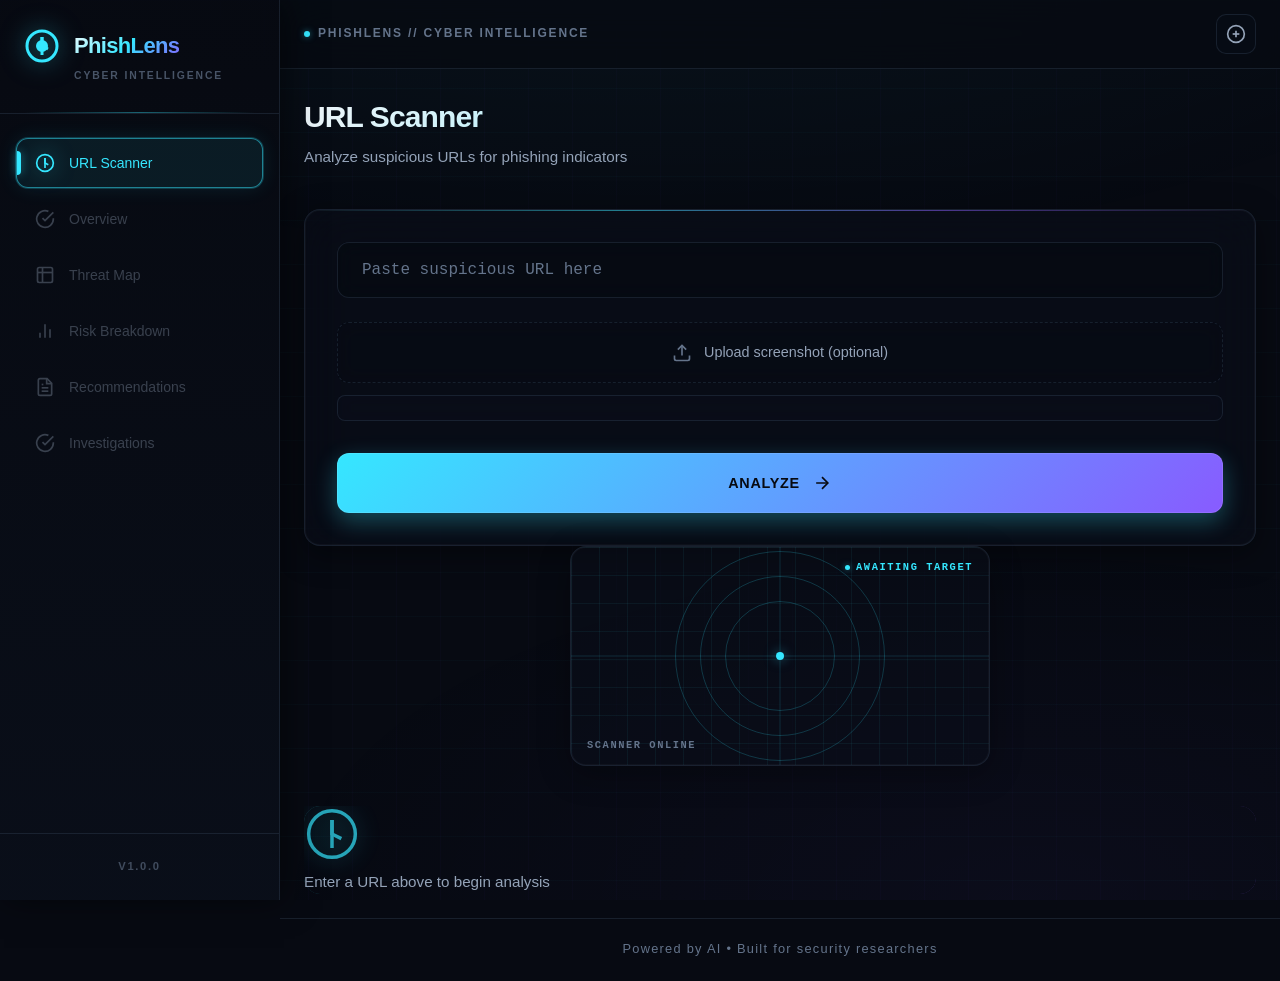
==== commit c2384d1d: "Fix investigation dashboard and update project documentation" ====
--- a/templates/index.html
+++ b/templates/index.html
@@ -64,6 +64,13 @@
                     </svg>
                     <span>Recommendations</span>
                 </button>
+                <button role="tab" class="nav-item" data-view="investigations" aria-selected="false" aria-controls="panel-investigations" disabled>
+                    <svg viewBox="0 0 24 24" fill="none" stroke="currentColor" stroke-width="2" aria-hidden="true">
+                        <path d="M22 11.08V12a10 10 0 1 1-5.93-9.14"/>
+                        <polyline points="22 4 12 14.01 9 11.01"/>
+                    </svg>
+                    <span>Investigations</span>
+                </button>
             </nav>
             <div class="sidebar-footer">
                 <p class="version">v1.0.0</p>
@@ -309,6 +316,58 @@
                         </div>
                     </div>
                 </section>
+
+                <section class="tab-panel" id="panel-investigations" role="tabpanel" aria-labelledby="investigations-tab" tabindex="0" hidden>
+                    <div class="results-view">
+                        <header class="results-header">
+                            <div class="result-header">
+                                <span class="result-panel-title">Investigations</span>
+                            </div>
+                            <div class="investigations-toolbar">
+                                <button class="toolbar-btn" id="refreshInvestigationsBtn" title="Refresh" aria-label="Refresh investigations list">
+                                    <svg viewBox="0 0 24 24" fill="none" stroke="currentColor" stroke-width="2">
+                                        <polyline points="23 4 23 10 17 10"/>
+                                        <path d="M20.49 15a9 9 0 1 1-2.12-9.36L23 10"/>
+                                    </svg>
+                                </button>
+                            </div>
+                        </header>
+
+                        <div class="investigations-disclaimer">
+                            <svg viewBox="0 0 24 24" fill="none" stroke="currentColor" stroke-width="2" aria-hidden="true">
+                                <circle cx="12" cy="12" r="10"/>
+                                <line x1="12" y1="16" x2="12" y2="12"/>
+                                <line x1="12" y1="8" x2="12.01" y2="8"/>
+                            </svg>
+                            <span>Investigation history is stored locally in SQLite. Reports are heuristic assessments, not proof of maliciousness or safety. URLs are never fetched or contacted during analysis.</span>
+                        </div>
+
+                        <div class="investigations-loading" id="investigationsLoading" hidden>
+                            <div class="loading-spinner"></div>
+                            <span>Loading investigations...</span>
+                        </div>
+
+                        <div class="investigations-error" id="investigationsError" hidden>
+                            <svg viewBox="0 0 24 24" fill="none" stroke="currentColor" stroke-width="2">
+                                <circle cx="12" cy="12" r="10"/>
+                                <line x1="15" y1="9" x2="9" y2="15"/>
+                                <line x1="9" y1="9" x2="15" y2="15"/>
+                            </svg>
+                            <span id="investigationsErrorText">Failed to load investigations</span>
+                        </div>
+
+                        <div class="investigations-list" id="investigationsList" hidden></div>
+
+                        <div class="investigations-empty" id="investigationsEmpty" hidden>
+                            <svg viewBox="0 0 24 24" fill="none" stroke="currentColor" stroke-width="1.5">
+                                <path d="M22 11.08V12a10 10 0 1 1-5.93-9.14"/>
+                                <polyline points="22 4 12 14.01 9 11.01"/>
+                            </svg>
+                            <p>No investigations saved yet</p>
+                            <p class="empty-hint">Analyze a URL to create your first investigation record</p>
+                        </div>
+                    </div>
+                </section>
             </div>
         </main>
     </div>
--- a/static/style.css
+++ b/static/style.css
@@ -1450,6 +1450,47 @@
     transform: translateY(-1px);
 }
 
+.subdomain-segment {
+    cursor: pointer;
+    padding: 0.125rem 0.25rem;
+    border-radius: 4px;
+    transition: all 0.15s ease;
+    background: rgba(255, 255, 255, 0.05);
+    margin: 0 0.125rem;
+    font-family: var(--font-mono);
+    font-size: 0.75rem;
+}
+
+.subdomain-segment:hover {
+    background: color-mix(in srgb, var(--pill-color) 20%, transparent);
+    transform: translateY(-1px);
+}
+
+.subdomain-segment:focus-visible {
+    outline: none;
+    box-shadow: 0 0 0 2px var(--accent-cyan-glow);
+    background: color-mix(in srgb, var(--pill-color) 20%, transparent);
+}
+
+.subdomain-segment.selected {
+    background: var(--pill-color);
+    color: #0a0f1a;
+    font-weight: 600;
+    box-shadow: 0 0 0 2px var(--accent-cyan-glow);
+}
+
+.subdomain-separator {
+    opacity: 0.5;
+    margin: 0 0.125rem;
+}
+
+.threat-map-subdomain-context {
+    font-size: 0.7rem;
+    opacity: 0.7;
+    font-family: var(--font-mono);
+    font-style: italic;
+}
+
 /* ============ THREAT MAP ============ */
 .threat-map-section {
     margin-bottom: 2.5rem;
@@ -2525,6 +2566,255 @@
     height: 48px;
 }
 
+/* ============ INVESTIGATIONS ============ */
+.investigations-toolbar {
+    display: flex;
+    gap: 0.5rem;
+    margin-left: auto;
+}
+
+.investigations-disclaimer {
+    display: flex;
+    align-items: flex-start;
+    gap: 0.625rem;
+    font-size: 0.78rem;
+    line-height: 1.5;
+    color: var(--text-secondary);
+    background: rgba(251, 191, 36, 0.06);
+    border: 1px solid rgba(251, 191, 36, 0.22);
+    border-left: 3px solid var(--warning);
+    border-radius: 8px;
+    padding: 0.75rem 1rem;
+    margin: 0 0 1.25rem;
+}
+
+.investigations-disclaimer svg {
+    width: 16px;
+    height: 16px;
+    flex-shrink: 0;
+    color: var(--warning);
+    margin-top: 0.1rem;
+}
+
+.investigations-disclaimer span {
+    flex: 1;
+}
+
+.investigations-loading {
+    display: flex;
+    flex-direction: column;
+    align-items: center;
+    justify-content: center;
+    gap: 1rem;
+    padding: 3rem 2rem;
+    color: var(--text-secondary);
+}
+
+.loading-spinner {
+    width: 32px;
+    height: 32px;
+    border: 3px solid var(--border);
+    border-top-color: var(--accent-cyan);
+    border-radius: 50%;
+    animation: spin 0.8s linear infinite;
+}
+
+.investigations-loading[hidden],
+.investigations-error[hidden],
+.investigations-list[hidden],
+.investigations-empty[hidden] {
+    display: none !important;
+}
+
+.investigations-error {
+    display: flex;
+    flex-direction: column;
+    align-items: center;
+    justify-content: center;
+    gap: 0.75rem;
+    padding: 2rem;
+    background: rgba(255, 73, 108, 0.08);
+    border: 1px solid rgba(255, 73, 108, 0.3);
+    border-radius: 12px;
+    color: var(--danger);
+    text-align: center;
+}
+
+.investigations-error svg {
+    width: 40px;
+    height: 40px;
+    color: var(--danger);
+}
+
+.investigations-list {
+    margin-top: 1rem;
+}
+
+.investigation-items {
+    display: flex;
+    flex-direction: column;
+    gap: 0.75rem;
+}
+
+.investigation-item {
+    background: rgba(10, 15, 26, 0.5);
+    backdrop-filter: blur(20px);
+    -webkit-backdrop-filter: blur(20px);
+    border: 1px solid var(--glass-border);
+    border-radius: 12px;
+    padding: 1.25rem;
+    transition: all 0.2s ease;
+}
+
+.investigation-item:hover {
+    border-color: var(--accent-cyan);
+    box-shadow: 0 4px 16px rgba(0, 0, 0, 0.2);
+}
+
+.investigation-header {
+    display: flex;
+    align-items: flex-start;
+    justify-content: space-between;
+    gap: 1rem;
+    margin-bottom: 1rem;
+    flex-wrap: wrap;
+}
+
+.investigation-main {
+    flex: 1;
+    min-width: 0;
+}
+
+.investigation-url {
+    font-family: var(--font-mono);
+    font-size: 0.85rem;
+    color: var(--text-primary);
+    word-break: break-all;
+    margin-bottom: 0.5rem;
+    overflow: hidden;
+    text-overflow: ellipsis;
+    white-space: nowrap;
+}
+
+.investigation-meta {
+    display: flex;
+    align-items: center;
+    gap: 1rem;
+    font-size: 0.75rem;
+    color: var(--text-muted);
+    font-family: var(--font-mono);
+}
+
+.investigation-risk {
+    display: flex;
+    flex-direction: column;
+    align-items: flex-end;
+    gap: 0.25rem;
+    padding: 0.5rem 0.75rem;
+    background: rgba(0, 0, 0, 0.3);
+    border-radius: 8px;
+    border: 1px solid var(--risk-color);
+    min-width: 100px;
+}
+
+.investigation-score {
+    font-size: 1.5rem;
+    font-weight: 800;
+    line-height: 1;
+    font-variant-numeric: tabular-nums;
+    color: var(--risk-color);
+}
+
+.investigation-level {
+    font-size: 0.65rem;
+    font-weight: 700;
+    text-transform: uppercase;
+    letter-spacing: 0.05em;
+    color: var(--risk-color);
+    font-family: var(--font-mono);
+}
+
+.investigation-actions {
+    display: flex;
+    gap: 0.5rem;
+    padding-top: 0.75rem;
+    border-top: 1px solid var(--glass-border);
+}
+
+.investigation-btn {
+    display: inline-flex;
+    align-items: center;
+    gap: 0.375rem;
+    background: rgba(10, 15, 26, 0.5);
+    backdrop-filter: blur(10px);
+    -webkit-backdrop-filter: blur(10px);
+    border: 1px solid var(--glass-border);
+    border-radius: 8px;
+    padding: 0.5rem 0.875rem;
+    color: var(--text-secondary);
+    font-size: 0.75rem;
+    font-weight: 500;
+    font-family: inherit;
+    cursor: pointer;
+    transition: all 0.2s ease;
+}
+
+.investigation-btn svg {
+    width: 16px;
+    height: 16px;
+}
+
+.investigation-btn:hover {
+    border-color: var(--accent-cyan);
+    color: var(--accent-cyan);
+    background: rgba(53, 231, 255, 0.04);
+    box-shadow: 0 0 12px rgba(53, 231, 255, 0.15);
+}
+
+.investigation-btn:focus-visible {
+    outline: none;
+    box-shadow: 0 0 0 3px var(--accent-cyan-glow);
+}
+
+.investigation-btn-pdf:hover {
+    border-color: var(--accent-uv);
+    color: var(--accent-uv);
+    box-shadow: 0 0 12px rgba(136, 91, 255, 0.15);
+}
+
+.investigations-empty {
+    display: flex;
+    flex-direction: column;
+    align-items: center;
+    justify-content: center;
+    gap: 0.75rem;
+    padding: 3rem 2rem;
+    background: rgba(10, 15, 26, 0.4);
+    border-radius: 14px;
+    border: 1px solid var(--glass-border);
+    text-align: center;
+    margin-top: 1rem;
+}
+
+.investigations-empty svg {
+    width: 56px;
+    height: 56px;
+    color: var(--accent-cyan);
+    opacity: 0.7;
+    filter: drop-shadow(0 0 12px var(--accent-cyan-glow));
+}
+
+.investigations-empty p {
+    margin: 0;
+    font-size: 0.95rem;
+    color: var(--text-secondary);
+}
+
+.empty-hint {
+    font-size: 0.85rem !important;
+    color: var(--text-muted) !important;
+}
+
 /* ============ GLOBAL FOOTER ============ */
 .global-footer {
     text-align: center;
@@ -2641,6 +2931,21 @@
         grid-template-columns: 1fr;
     }
 
+    .investigation-header {
+        flex-direction: column;
+        align-items: flex-start;
+    }
+
+    .investigation-risk {
+        align-items: flex-start;
+        width: 100%;
+    }
+
+    .investigation-actions {
+        width: 100%;
+        justify-content: flex-start;
+    }
+
     .hop-box {
         min-width: 160px;
         max-width: 200px;
